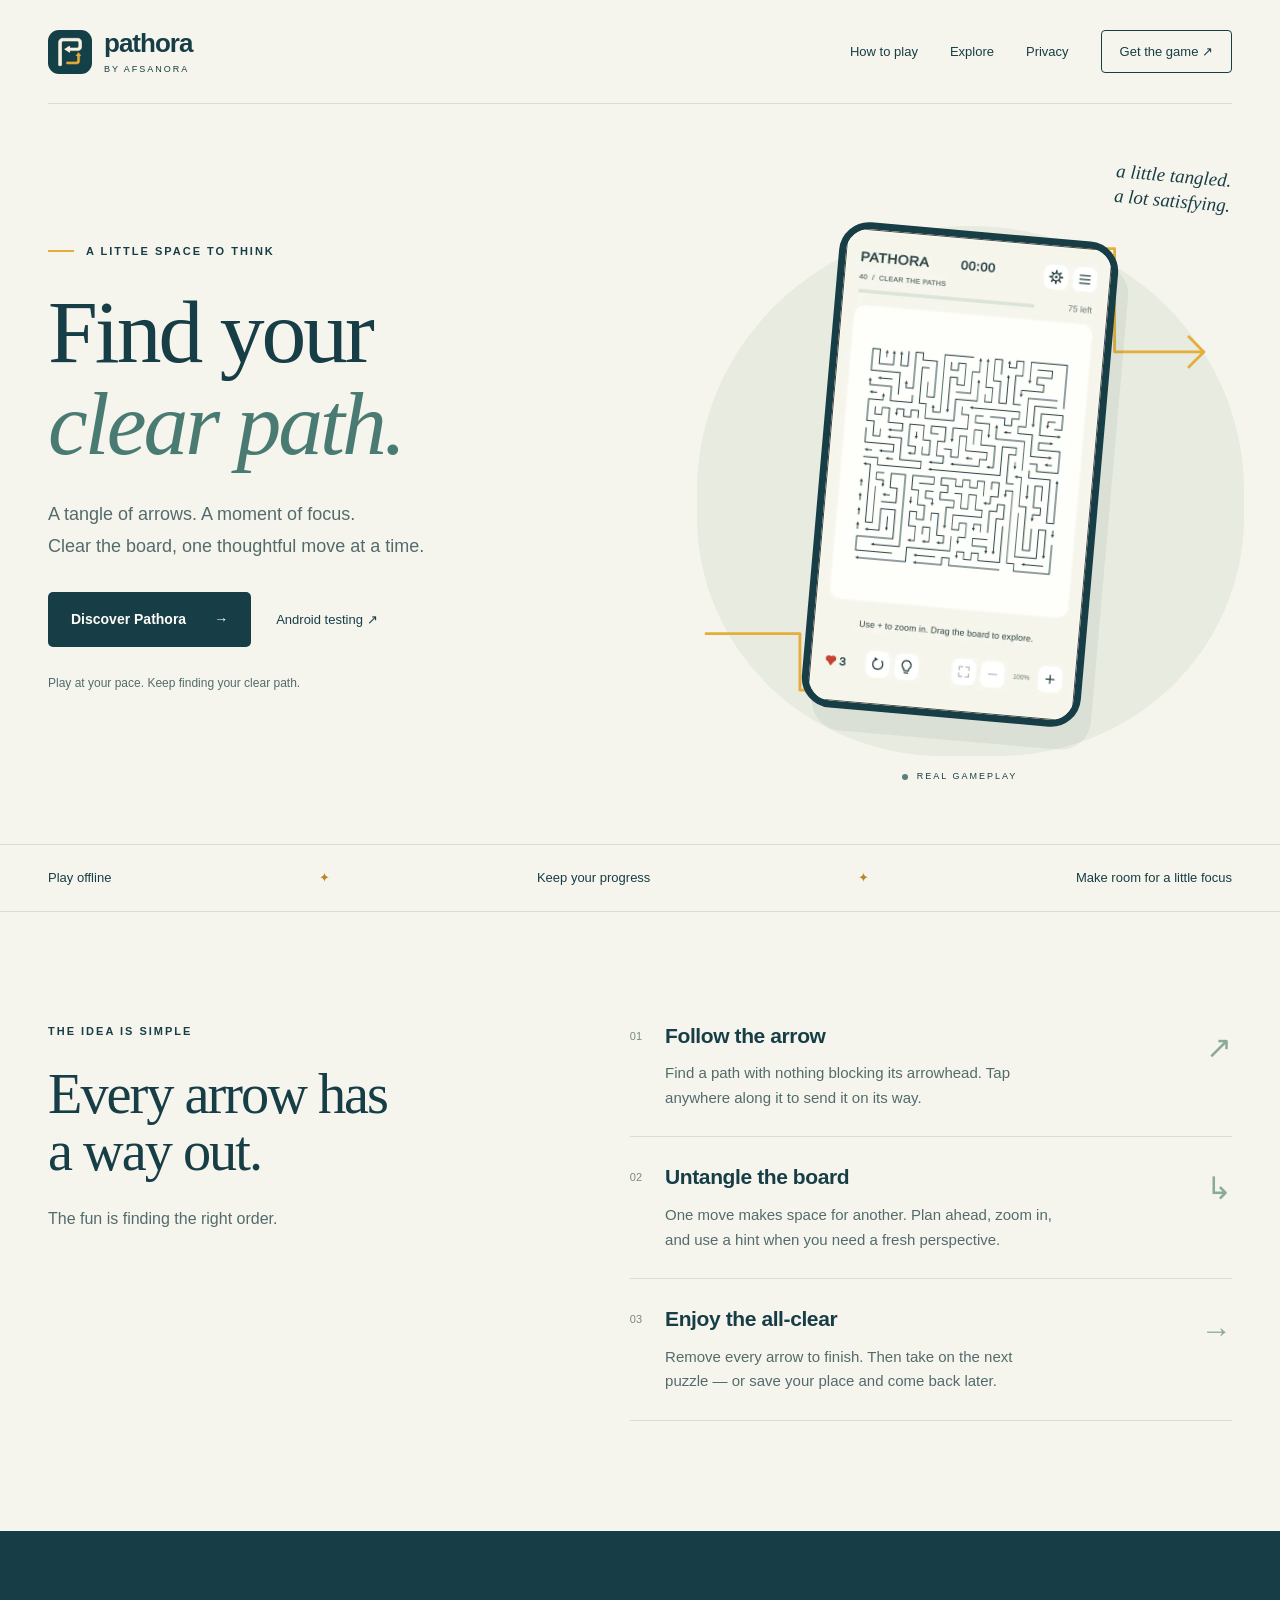
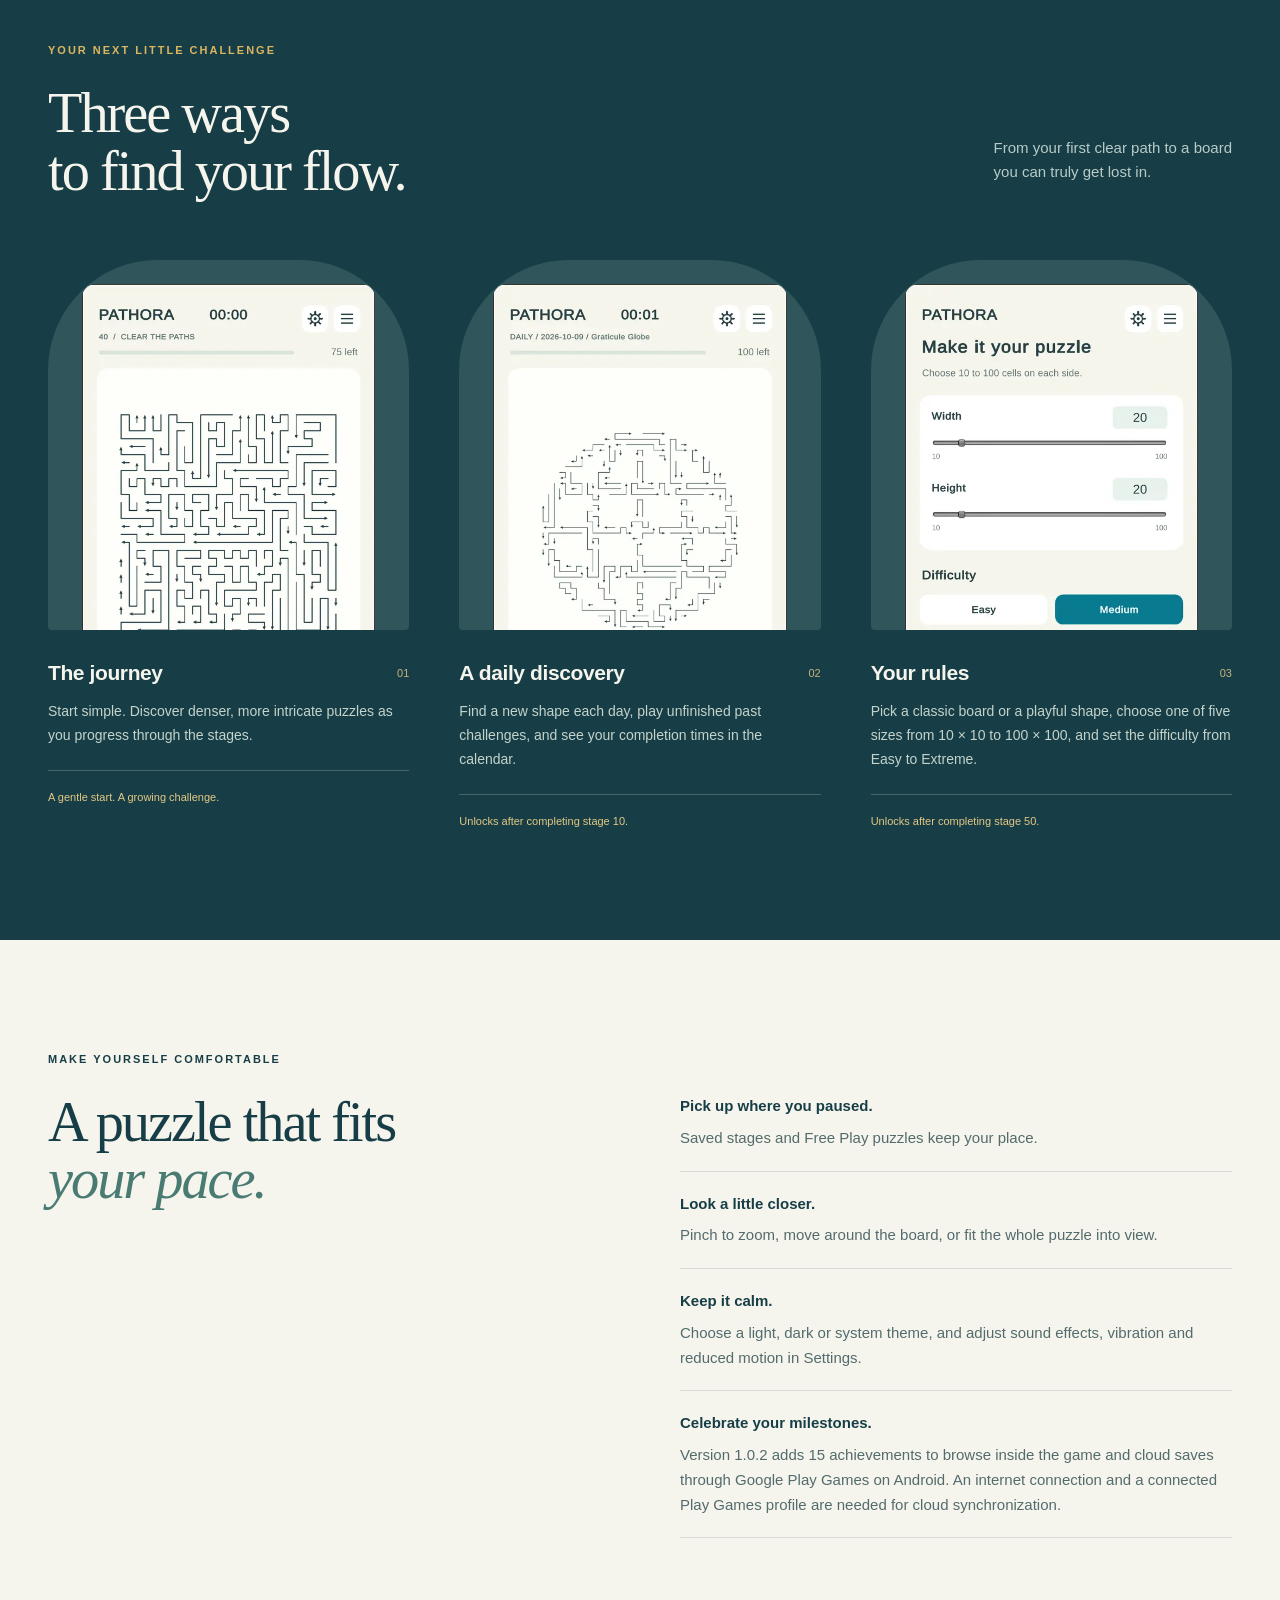
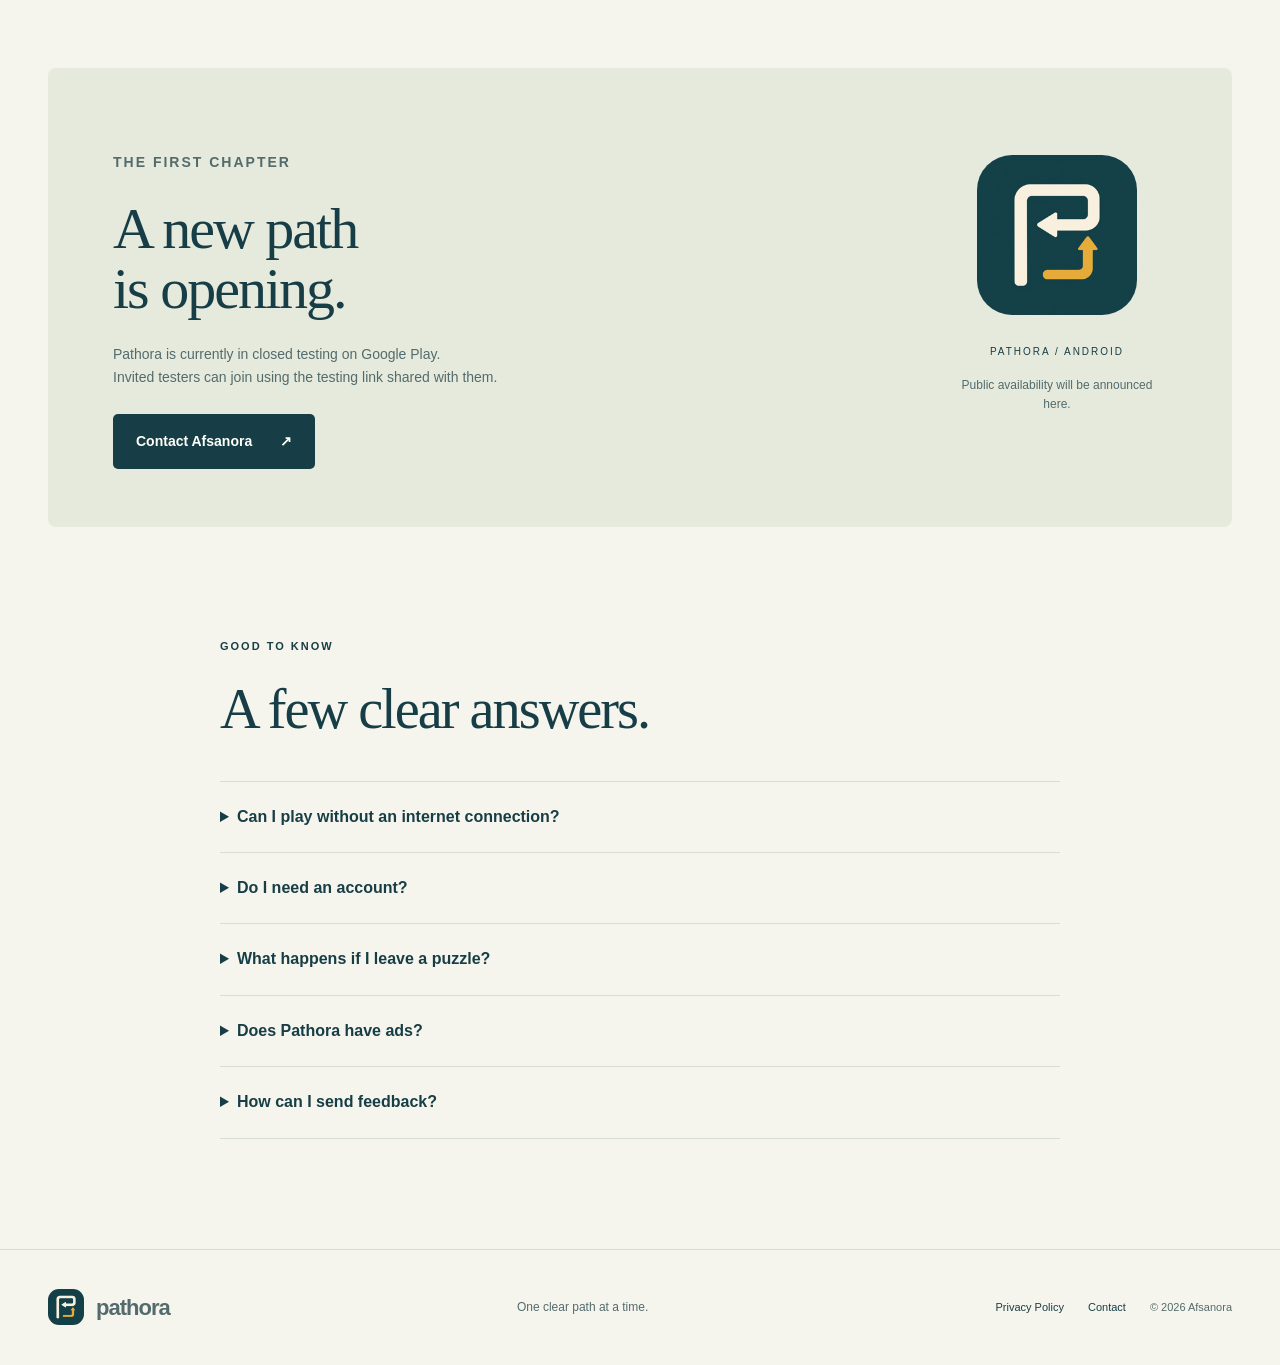
==== index.html @ 981471ac "Explain optional rewarded test ads and privacy handling" ====
<!doctype html>
<html lang="en">
<head>
  <meta charset="utf-8"><meta name="viewport" content="width=device-width,initial-scale=1">
  <title>Pathora — Find your clear path</title>
  <meta name="description" content="A little space to think. Explore winding arrow puzzles, daily shapes and custom challenges in Pathora by Afsanora.">
  <meta name="theme-color" content="#173e46"><meta property="og:title" content="Pathora — Find your clear path"><meta property="og:description" content="A thoughtful arrow puzzle by Afsanora. One clear path at a time."><meta property="og:type" content="website">
  <link rel="icon" href="assets/icon.png"><link rel="stylesheet" href="style.css">
</head>
<body>
<a class="skip" href="#main">Skip to content</a>
<header class="header wrap"><a class="brand" href="./" aria-label="Pathora home"><img src="assets/icon.png" width="44" height="44" alt=""><span>pathora<span class="byline">BY AFSANORA</span></span></a><nav aria-label="Main navigation"><a href="#how-to-play">How to play</a><a href="#explore">Explore</a><a href="privacy/">Privacy</a><a class="nav-button" href="#availability">Get the game <span aria-hidden="true">↗</span></a></nav></header>
<main id="main">
<section class="hero wrap">
  <div class="hero-copy"><p class="eyebrow"><span class="small-line"></span> A LITTLE SPACE TO THINK</p><h1>Find your<br><em>clear path.</em></h1><p class="lead">A tangle of arrows. A moment of focus.<br>Clear the board, one thoughtful move at a time.</p><div class="actions"><a class="button" href="#how-to-play">Discover Pathora <span aria-hidden="true">→</span></a><a class="text-link" href="#availability">Android testing <span aria-hidden="true">↗</span></a></div><p class="quiet">Play at your pace. Keep finding your clear path.</p></div>
  <div class="hero-art"><svg class="route" viewBox="0 0 560 660" aria-hidden="true"><path d="M10 500H110V560H210V90H445V200H540"/><path d="M524 184L540 200L524 216"/></svg><span class="art-note">a little tangled.<br>a lot satisfying.</span><div class="phone"><img src="assets/stages.webp" width="540" height="960" alt="Pathora stage 40, showing winding arrow paths and zoom controls"></div><span class="art-caption"><span class="dot"></span> REAL GAMEPLAY</span></div>
</section>
<div class="feature-strip"><div class="wrap strip-inner"><span>Play offline</span><i aria-hidden="true">✦</i><span>Keep your progress</span><i aria-hidden="true">✦</i><span>Make room for a little focus</span></div></div>
<section class="how wrap section" id="how-to-play"><div class="section-title"><p class="eyebrow">THE IDEA IS SIMPLE</p><h2>Every arrow has<br>a way out.</h2><p>The fun is finding the right order.</p></div><div class="steps"><article><span class="step-number">01</span><div><h3>Follow the arrow</h3><p>Find a path with nothing blocking its arrowhead. Tap anywhere along it to send it on its way.</p></div><span class="step-arrow" aria-hidden="true">↗</span></article><article><span class="step-number">02</span><div><h3>Untangle the board</h3><p>One move makes space for another. Plan ahead, zoom in, and use a hint when you need a fresh perspective.</p></div><span class="step-arrow" aria-hidden="true">↳</span></article><article><span class="step-number">03</span><div><h3>Enjoy the all-clear</h3><p>Remove every arrow to finish. Then take on the next puzzle — or save your place and come back later.</p></div><span class="step-arrow" aria-hidden="true">→</span></article></div></section>
<section class="explore section" id="explore"><div class="wrap"><div class="explore-heading"><div><p class="eyebrow">YOUR NEXT LITTLE CHALLENGE</p><h2>Three ways<br>to find your flow.</h2></div><p>From your first clear path to a board<br>you can truly get lost in.</p></div><div class="modes"><article><div class="screen"><img src="assets/stages.webp" width="540" height="960" loading="lazy" alt="A campaign stage with winding arrows"></div><div class="mode-title"><h3>The journey</h3><span>01</span></div><p>Start simple. Discover denser, more intricate puzzles as you progress through the stages.</p><span class="mode-detail">A gentle start. A growing challenge.</span></article><article><div class="screen"><img src="assets/daily.webp" width="540" height="960" loading="lazy" alt="A daily puzzle arranged into a globe shape"></div><div class="mode-title"><h3>A daily discovery</h3><span>02</span></div><p>Find a new shape each day, play unfinished past challenges, and see your completion times in the calendar.</p><span class="mode-detail">Unlocks after completing stage 10.</span></article><article><div class="screen"><img src="assets/free-play.webp" width="540" height="960" loading="lazy" alt="Free Play settings with width, height and four difficulty choices"></div><div class="mode-title"><h3>Your rules</h3><span>03</span></div><p>Pick a classic board or a playful shape, choose one of five sizes from 10 × 10 to 100 × 100, and set the difficulty from Easy to Extreme.</p><span class="mode-detail">Unlocks after completing stage 50.</span></article></div></div></section>
<section class="comfort section wrap"><p class="eyebrow">MAKE YOURSELF COMFORTABLE</p><h2>A puzzle that fits<br><em>your pace.</em></h2><div class="comfort-list"><p><strong>Pick up where you paused.</strong> Saved stages and Free Play puzzles keep your place.</p><p><strong>Look a little closer.</strong> Pinch to zoom, move around the board, or fit the whole puzzle into view.</p><p><strong>Keep it calm.</strong> Choose a light, dark or system theme, and adjust sound effects, vibration and reduced motion in Settings.</p><p><strong>Celebrate your milestones.</strong> Version 1.0.2 adds 15 achievements to browse inside the game and cloud saves through Google Play Games on Android. An internet connection and a connected Play Games profile are needed for cloud synchronization.</p></div></section>
<section class="availability wrap" id="availability"><div><p class="eyebrow">THE FIRST CHAPTER</p><h2>A new path<br>is opening.</h2><p>Pathora is currently in closed testing on Google Play.<br>Invited testers can join using the testing link shared with them.</p><a class="button" href="mailto:pathora@afsanora.com">Contact Afsanora <span aria-hidden="true">↗</span></a></div><div class="availability-aside"><img src="assets/icon.png" width="160" height="160" alt="Pathora app icon"><span>PATHORA / ANDROID</span><p>Public availability will be announced here.</p></div></section>
<section class="faq wrap section"><p class="eyebrow">GOOD TO KNOW</p><h2>A few clear answers.</h2><details><summary>Can I play without an internet connection?</summary><p>Yes. The current Android game generates its stages and daily puzzles locally. You do not need an internet connection to play after installation.</p></details><details><summary>Do I need an account?</summary><p>You do not need a separate Pathora account to play. Android version 1.0.2 adds Google Play Games integration: when signed in through Google, progress syncs automatically from the main menu and earned achievements are reported to Google. Local play remains available without a connection. Manage automatic sign-in through your Play Games settings.</p></details><details><summary>What happens if I leave a puzzle?</summary><p>Continue stages returns you to your unfinished campaign stage. Free Play has a separate saved puzzle that you can resume from its settings screen.</p></details><details><summary>Does Pathora have ads?</summary><p>The latest Android closed-test build includes optional rewarded test ads for one extra heart or three extra hints. There are no banners or automatic ad breaks. One heart revival is available per puzzle attempt. These demo ads do not generate revenue; an internet connection is needed. Ordinary play remains available offline. See our <a href="privacy/">Privacy Policy</a> for SDK data handling.</p></details><details><summary>How can I send feedback?</summary><p>Email <a href="mailto:pathora@afsanora.com">pathora@afsanora.com</a>. For technical issues, your device model, Android version and a description of what happened can help us investigate. Please avoid sending sensitive personal information.</p></details></section>
</main>
<footer class="footer"><div class="wrap"><a class="brand" href="./"><img src="assets/icon.png" width="36" height="36" alt=""><span>pathora</span></a><p>One clear path at a time.</p><div><a href="privacy/">Privacy Policy</a><a href="mailto:pathora@afsanora.com">Contact</a><span>© 2026 Afsanora</span></div></div></footer>
</body></html>
---- style.css ----
@charset "UTF-8";
:root{--paper:#f6f5ed;--ink:#173e46;--muted:#536b6d;--gold:#e5ae3b;--line:#d7ddd5;--white:#fffef8}*{box-sizing:border-box}html{scroll-behavior:smooth;scroll-padding-top:30px}body{margin:0;background:var(--paper);color:var(--ink);font-family:Arial,Helvetica,sans-serif;font-size:16px;line-height:1.65}a{color:inherit;text-underline-offset:5px}a:focus-visible,summary:focus-visible{outline:3px solid #ba7612;outline-offset:6px}img{max-width:100%;display:block;height:auto}.wrap{max-width:1200px;width:calc(100% - 96px);margin-inline:auto}.header{display:flex;align-items:center;justify-content:space-between;padding-block:29px;border-bottom:1px solid var(--line);gap:24px}.brand{display:flex;gap:12px;align-items:center;text-decoration:none;font-size:26px;font-weight:700;letter-spacing:-1px;line-height:1.15}.brand img{border-radius:11px}.byline{display:block;font-size:9px;font-weight:400;letter-spacing:2px;margin-top:5px}.header nav{display:flex;align-items:center;gap:32px;font-size:13px}.header nav a{text-decoration:none}.header nav a:hover{text-decoration:underline}.nav-button{border:1px solid var(--ink);padding:10px 18px;border-radius:4px}.hero{display:grid;grid-template-columns:1.1fr 1fr;align-items:center;gap:40px;min-height:740px;padding-block:52px}.eyebrow{font-size:11px;font-weight:700;letter-spacing:2px;margin:0 0 26px;display:flex;align-items:center;gap:12px}.small-line{width:26px;height:2px;background:var(--gold)}h1,h2{font-family:Georgia,'Times New Roman',serif;font-weight:400;line-height:1.02;letter-spacing:-3px;margin:0}h1{font-size:clamp(60px,7vw,98px)}h1 em,h2 em{font-weight:400;color:#497b73}h2{font-size:clamp(40px,4.4vw,61px);letter-spacing:-2px}h3{font-size:21px;line-height:1.3;margin:0 0 12px;letter-spacing:-.4px}.lead{font-size:18px;line-height:1.75;margin:30px 0;color:var(--muted)}.actions{display:flex;align-items:center;gap:25px;flex-wrap:wrap}.button{display:inline-flex;align-items:center;justify-content:space-between;gap:28px;background:var(--ink);color:var(--white);text-decoration:none;padding:16px 23px;border-radius:5px;font-size:14px;font-weight:700;transition:background .2s}.button:hover{background:#296069}.text-link{font-size:13px;text-decoration:none}.quiet{font-size:12px;color:var(--muted);margin-top:27px}.hero-art{position:relative;min-height:620px;display:flex;align-items:center;justify-content:center}.hero-art:before{content:"";position:absolute;inset:62px -12px 28px 10px;border-radius:50% 50% 45% 45%;background:#e7ebe0}.route{position:absolute;width:110%;height:100%;inset:0 -5%;fill:none;stroke:var(--gold);stroke-width:3;stroke-linejoin:round;stroke-linecap:round}.phone{position:relative;width:280px;border:7px solid var(--ink);border-radius:30px;overflow:hidden;box-shadow:12px 22px 0 #173e4610;transform:rotate(5deg)}.phone img{width:100%}.art-note{position:absolute;z-index:2;right:0;top:0;font-family:Georgia,serif;font-size:19px;line-height:1.3;font-style:italic;transform:rotate(5deg)}.art-caption{position:absolute;bottom:0;font-size:9px;letter-spacing:2px;display:flex;align-items:center;gap:9px}.dot{height:6px;width:6px;border-radius:50%;background:#578277}.feature-strip{border-block:1px solid var(--line)}.strip-inner{display:flex;justify-content:space-between;align-items:center;padding-block:22px;font-size:13px}.strip-inner i{color:#ba8726;font-style:normal}.section{padding-block:110px}.how{display:grid;grid-template-columns:1fr 1.2fr;gap:80px}.section-title>p:last-child{color:var(--muted);margin-top:25px}.steps article{display:flex;gap:23px;padding:26px 0;border-bottom:1px solid var(--line)}.steps article:first-child{padding-top:0}.step-number{font-size:11px;color:#7b8881;line-height:2.7}.steps p{font-size:15px;color:var(--muted);margin:0;max-width:390px}.step-arrow{font-size:31px;margin-left:auto;color:#8caa9b}.explore{background:var(--ink);color:var(--paper)}.explore .eyebrow{color:#dbb660}.explore-heading{display:flex;justify-content:space-between;align-items:end;margin-bottom:60px;gap:30px}.explore-heading>p{color:#b8cbc7;font-size:15px}.modes{display:grid;grid-template-columns:repeat(3,1fr);gap:50px}.screen{padding:24px 34px 0;background:#30565b;overflow:hidden;border-radius:110px 110px 4px 4px;max-height:370px}.screen img{border-radius:14px 14px 0 0}.mode-title{display:flex;justify-content:space-between;align-items:center;margin-top:29px}.mode-title span{font-size:11px;color:#c8b17d}.mode-title h3{margin:0}.modes p{color:#c4d3cb;font-size:14px;line-height:1.7}.mode-detail{display:block;padding-top:17px;margin-top:22px;border-top:1px solid #48666a;font-size:11px;color:#e3c884}.comfort{display:grid;grid-template-columns:1fr 1fr;gap:0 80px}.comfort>.eyebrow{grid-column:1/-1}.comfort-list p{padding-bottom:20px;margin:0 0 20px;border-bottom:1px solid var(--line);font-size:15px;color:var(--muted)}.comfort-list strong{color:var(--ink);display:block;margin-bottom:7px}.availability{background:#e6eadd;border-radius:8px;padding:58px 65px;display:flex;justify-content:space-between;gap:70px;align-items:center}.availability h2{font-size:58px}.availability p{font-size:14px;color:var(--muted);margin:25px 0}.availability-aside{max-width:220px;text-align:center;flex-shrink:0}.availability-aside img{border-radius:35px;margin:auto auto 22px}.availability-aside span{font-size:10px;letter-spacing:2px}.availability-aside p{font-size:12px;margin-top:12px}.faq{max-width:840px}.faq h2{margin-bottom:42px}.faq details{border-top:1px solid var(--line);padding:22px 0}.faq details:last-child{border-bottom:1px solid var(--line)}summary{cursor:pointer;font-weight:600;font-size:16px;padding-right:15px}details p{font-size:15px;color:var(--muted);max-width:670px;margin-bottom:0}.footer{border-top:1px solid var(--line);padding-block:36px}.footer>.wrap{display:flex;align-items:center;justify-content:space-between;gap:25px}.footer .brand{font-size:22px}.footer p{font-size:12px;color:var(--muted)}.footer>.wrap>div{display:flex;gap:24px;align-items:center;font-size:11px}.footer a{text-decoration:none}.footer a:hover{text-decoration:underline}.footer span{color:var(--muted)}.skip{position:absolute;top:-100px;left:20px;padding:12px;background:var(--ink);color:white;z-index:10}.skip:focus{top:10px}.policy{max-width:850px;padding-block:75px 100px}.policy h1{font-size:64px;margin-bottom:20px}.policy .intro{font-size:18px;color:var(--muted)}.policy h2{font-family:Arial,Helvetica,sans-serif;font-size:24px;font-weight:600;line-height:1.3;letter-spacing:-.5px;margin:42px 0 15px}.policy p,.policy li{font-size:16px;color:#425d62}.policy ul{padding-left:22px}.policy .summary{border-left:3px solid var(--gold);padding:8px 23px;margin:32px 0;background:#e9ede3}.policy .summary p{margin:9px 0}.policy .meta{font-size:12px;letter-spacing:.5px}.policy code{font-size:14px;overflow-wrap:anywhere}a[href^="mailto:"]{overflow-wrap:anywhere}
@media(min-width:1500px){.hero{min-height:800px}}@media(max-width:1000px){.wrap{width:calc(100% - 56px)}.hero{gap:15px}.hero-art{min-height:560px}.phone{width:240px}.art-note{right:0;font-size:16px}.how{gap:45px}.modes{gap:28px}.screen{padding:20px 20px 0;max-height:325px}.availability{padding:48px 40px}.footer>.wrap{flex-wrap:wrap}.comfort{gap:0 40px}}@media(max-width:700px){.wrap{width:calc(100% - 40px)}.header{padding-block:20px;gap:20px;align-items:start}.header nav{gap:16px;font-size:12px;flex-wrap:wrap;justify-content:flex-end;max-width:230px}.header nav>a:first-child{display:none}.nav-button{padding:6px 10px}.brand{font-size:23px}.brand img{width:36px;height:36px}.byline{font-size:7px}.hero{grid-template-columns:1fr;padding-top:46px;gap:20px}.hero h1{font-size:72px}.lead{font-size:16px;margin:24px 0}.eyebrow{font-size:9px;letter-spacing:1.7px;margin-bottom:23px}.hero-art{min-height:570px;width:min(100%,440px);margin:auto}.hero-art:before{inset:45px 0}.phone{width:255px}.art-note{top:8px;right:10px}.hero .quiet{font-size:11px}.actions{gap:21px}.button{font-size:13px;padding:15px 18px}.strip-inner{font-size:10px;gap:12px;flex-wrap:wrap;justify-content:center}.strip-inner i{font-size:9px}.section{padding-block:70px}.how{grid-template-columns:1fr;gap:35px}.steps article{gap:18px}.steps h3{font-size:19px}.explore-heading{display:block;margin-bottom:40px}.explore-heading>p{margin-top:25px}.modes{grid-template-columns:1fr;gap:50px}.modes article{max-width:390px;margin:auto}.screen{max-height:395px;padding:25px 48px 0}.mode-title{margin-top:22px}.comfort{grid-template-columns:1fr;gap:25px}.comfort h2{margin-bottom:12px}.availability{padding:38px 28px;display:block}.availability h2{font-size:48px}.availability-aside{display:none}.faq h2{font-size:43px}.footer>.wrap{gap:16px}.footer p{display:none}.footer>.wrap>div{gap:18px;flex-wrap:wrap;font-size:10px}.policy{padding-block:48px 70px}.policy h1{font-size:49px}.policy h2{font-size:21px}.policy p,.policy li{font-size:15px}}@media(prefers-reduced-motion:reduce){html{scroll-behavior:auto}*{transition:none!important}}
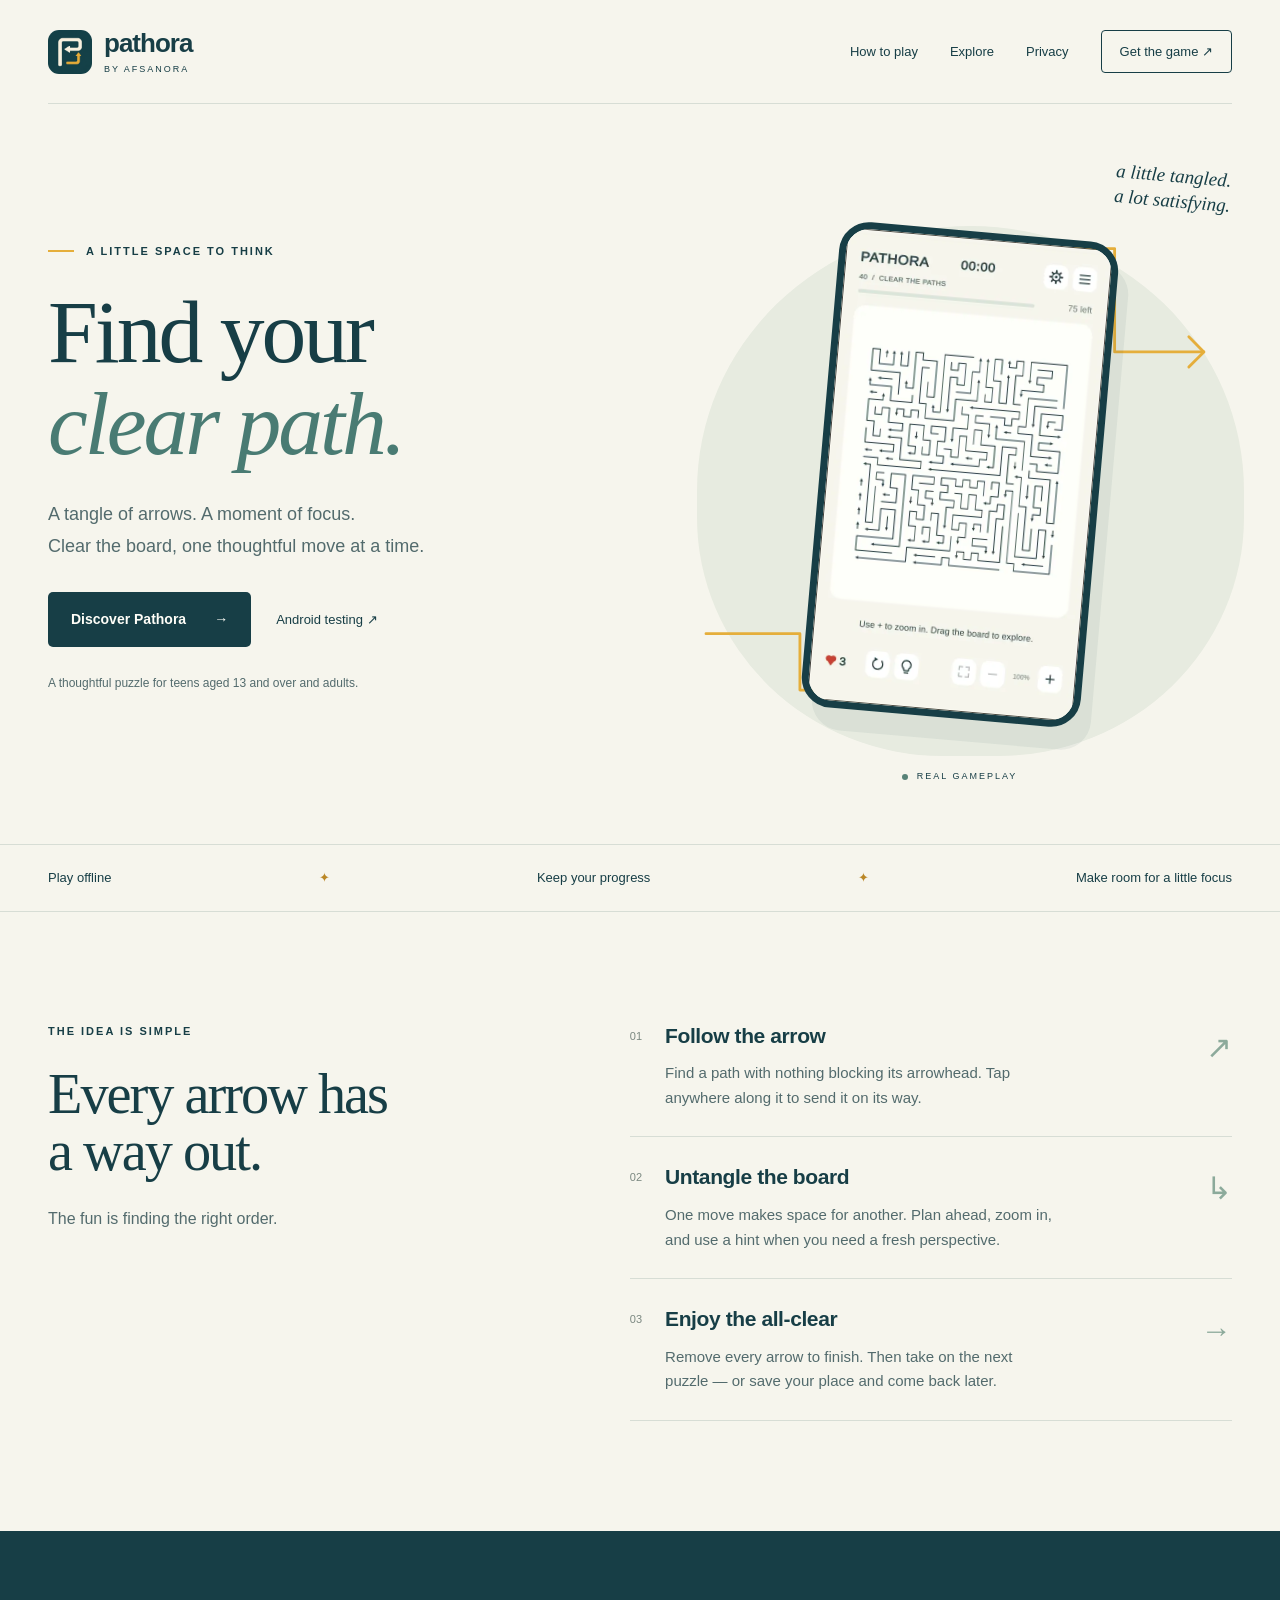
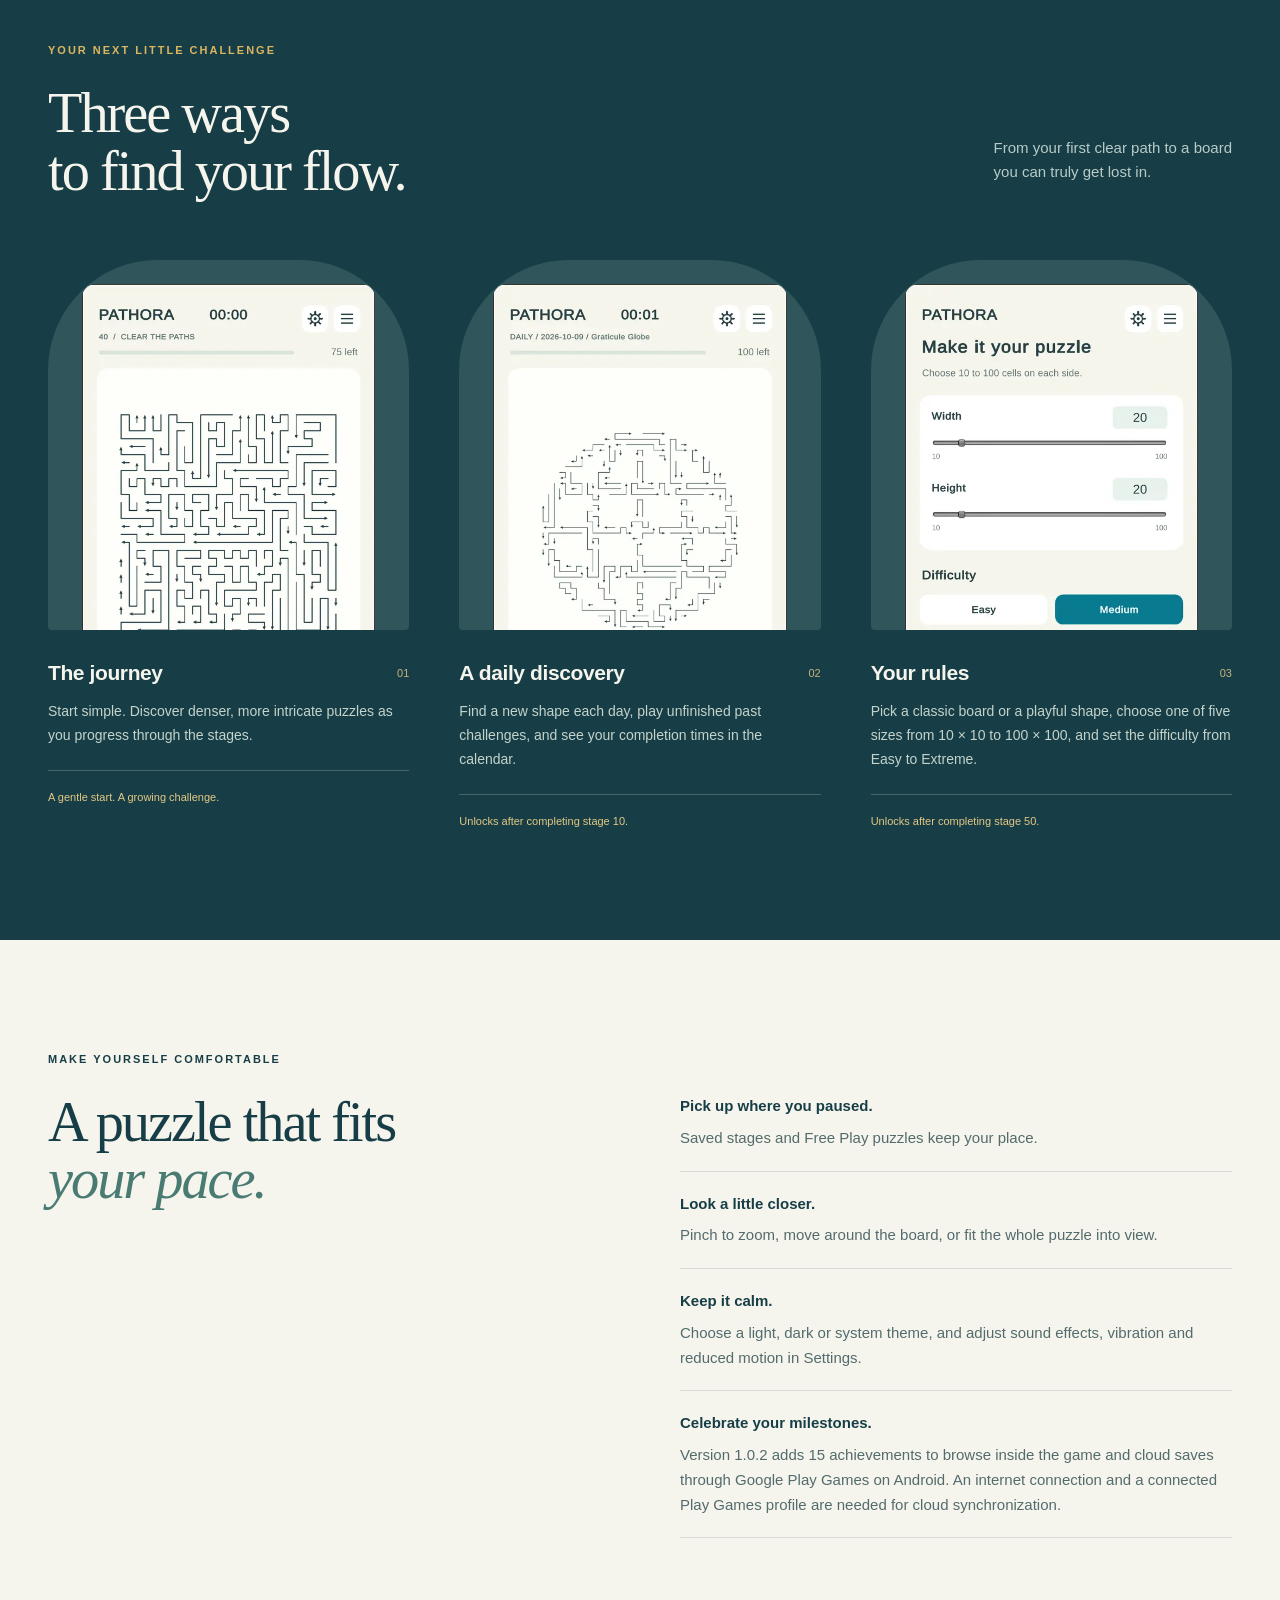
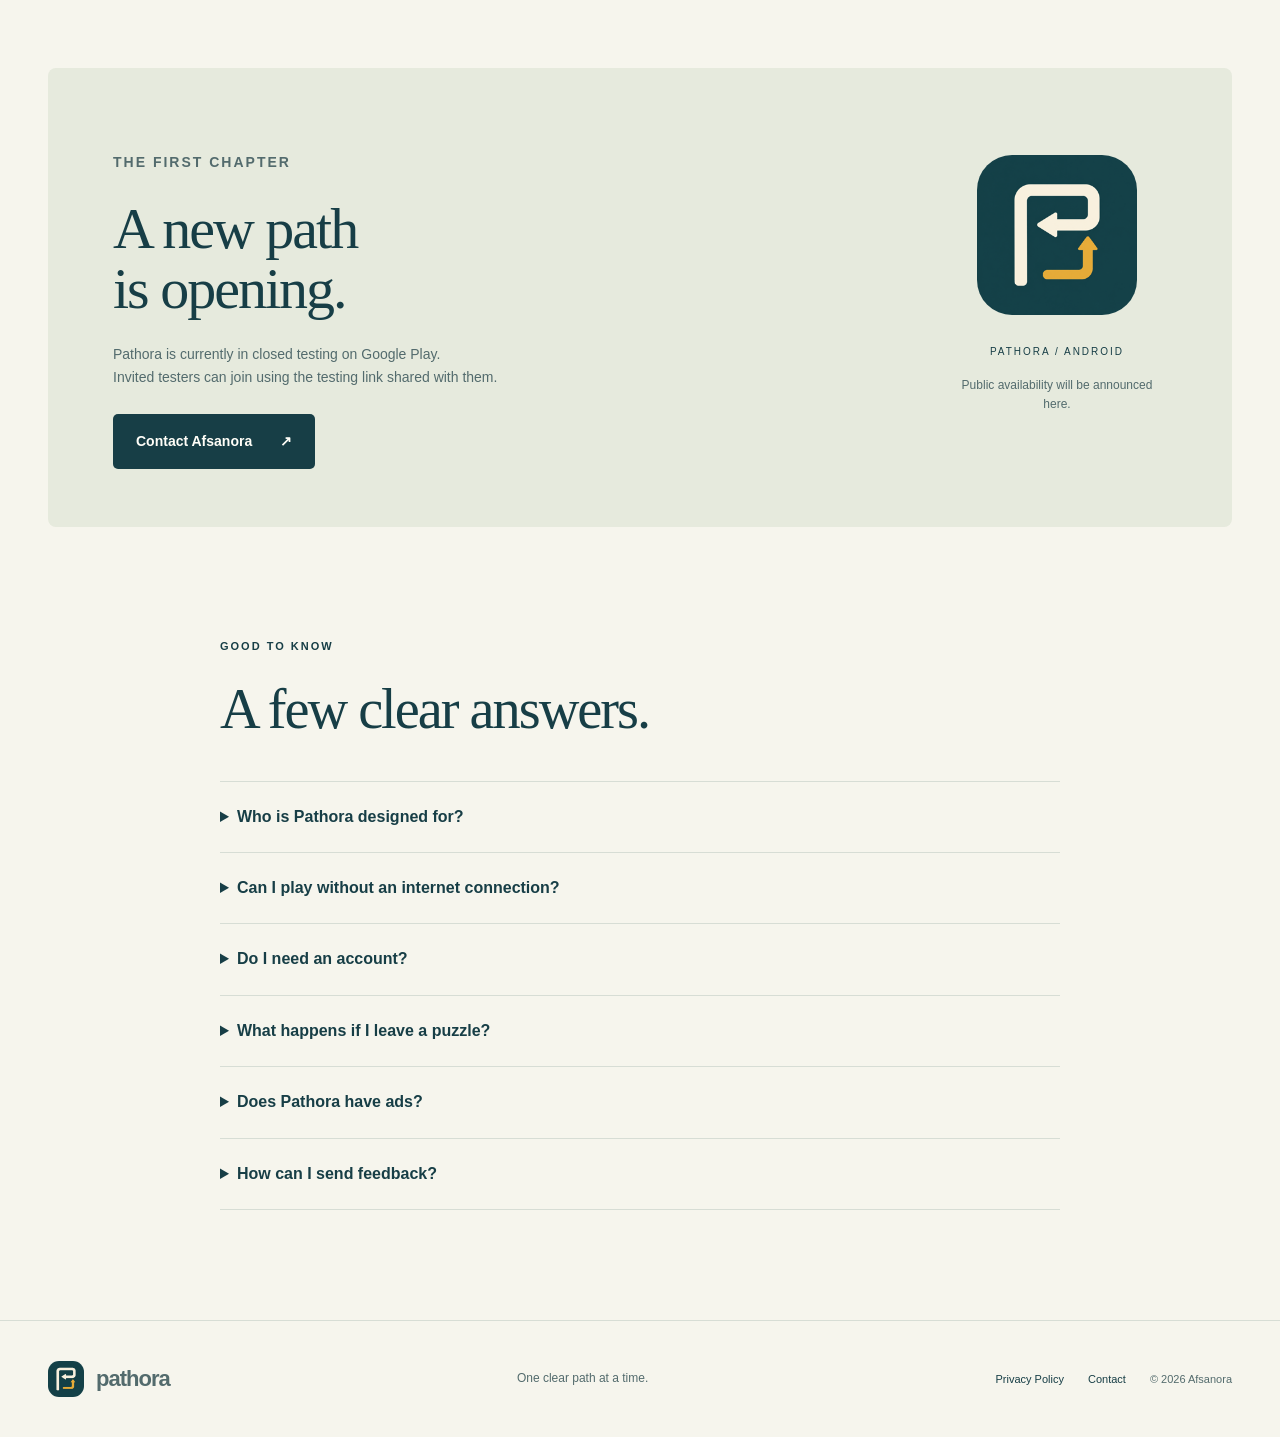
==== commit a312a437: "Align website and privacy policy with ages 13 and over" ====
--- a/index.html
+++ b/index.html
@@ -12,7 +12,7 @@
 <header class="header wrap"><a class="brand" href="./" aria-label="Pathora home"><img src="assets/icon.png" width="44" height="44" alt=""><span>pathora<span class="byline">BY AFSANORA</span></span></a><nav aria-label="Main navigation"><a href="#how-to-play">How to play</a><a href="#explore">Explore</a><a href="privacy/">Privacy</a><a class="nav-button" href="#availability">Get the game <span aria-hidden="true">↗</span></a></nav></header>
 <main id="main">
 <section class="hero wrap">
-  <div class="hero-copy"><p class="eyebrow"><span class="small-line"></span> A LITTLE SPACE TO THINK</p><h1>Find your<br><em>clear path.</em></h1><p class="lead">A tangle of arrows. A moment of focus.<br>Clear the board, one thoughtful move at a time.</p><div class="actions"><a class="button" href="#how-to-play">Discover Pathora <span aria-hidden="true">→</span></a><a class="text-link" href="#availability">Android testing <span aria-hidden="true">↗</span></a></div><p class="quiet">Play at your pace. Keep finding your clear path.</p></div>
+  <div class="hero-copy"><p class="eyebrow"><span class="small-line"></span> A LITTLE SPACE TO THINK</p><h1>Find your<br><em>clear path.</em></h1><p class="lead">A tangle of arrows. A moment of focus.<br>Clear the board, one thoughtful move at a time.</p><div class="actions"><a class="button" href="#how-to-play">Discover Pathora <span aria-hidden="true">→</span></a><a class="text-link" href="#availability">Android testing <span aria-hidden="true">↗</span></a></div><p class="quiet">A thoughtful puzzle for teens aged 13 and over and adults.</p></div>
   <div class="hero-art"><svg class="route" viewBox="0 0 560 660" aria-hidden="true"><path d="M10 500H110V560H210V90H445V200H540"/><path d="M524 184L540 200L524 216"/></svg><span class="art-note">a little tangled.<br>a lot satisfying.</span><div class="phone"><img src="assets/stages.webp" width="540" height="960" alt="Pathora stage 40, showing winding arrow paths and zoom controls"></div><span class="art-caption"><span class="dot"></span> REAL GAMEPLAY</span></div>
 </section>
 <div class="feature-strip"><div class="wrap strip-inner"><span>Play offline</span><i aria-hidden="true">✦</i><span>Keep your progress</span><i aria-hidden="true">✦</i><span>Make room for a little focus</span></div></div>
@@ -20,7 +20,7 @@
 <section class="explore section" id="explore"><div class="wrap"><div class="explore-heading"><div><p class="eyebrow">YOUR NEXT LITTLE CHALLENGE</p><h2>Three ways<br>to find your flow.</h2></div><p>From your first clear path to a board<br>you can truly get lost in.</p></div><div class="modes"><article><div class="screen"><img src="assets/stages.webp" width="540" height="960" loading="lazy" alt="A campaign stage with winding arrows"></div><div class="mode-title"><h3>The journey</h3><span>01</span></div><p>Start simple. Discover denser, more intricate puzzles as you progress through the stages.</p><span class="mode-detail">A gentle start. A growing challenge.</span></article><article><div class="screen"><img src="assets/daily.webp" width="540" height="960" loading="lazy" alt="A daily puzzle arranged into a globe shape"></div><div class="mode-title"><h3>A daily discovery</h3><span>02</span></div><p>Find a new shape each day, play unfinished past challenges, and see your completion times in the calendar.</p><span class="mode-detail">Unlocks after completing stage 10.</span></article><article><div class="screen"><img src="assets/free-play.webp" width="540" height="960" loading="lazy" alt="Free Play settings with width, height and four difficulty choices"></div><div class="mode-title"><h3>Your rules</h3><span>03</span></div><p>Pick a classic board or a playful shape, choose one of five sizes from 10 × 10 to 100 × 100, and set the difficulty from Easy to Extreme.</p><span class="mode-detail">Unlocks after completing stage 50.</span></article></div></div></section>
 <section class="comfort section wrap"><p class="eyebrow">MAKE YOURSELF COMFORTABLE</p><h2>A puzzle that fits<br><em>your pace.</em></h2><div class="comfort-list"><p><strong>Pick up where you paused.</strong> Saved stages and Free Play puzzles keep your place.</p><p><strong>Look a little closer.</strong> Pinch to zoom, move around the board, or fit the whole puzzle into view.</p><p><strong>Keep it calm.</strong> Choose a light, dark or system theme, and adjust sound effects, vibration and reduced motion in Settings.</p><p><strong>Celebrate your milestones.</strong> Version 1.0.2 adds 15 achievements to browse inside the game and cloud saves through Google Play Games on Android. An internet connection and a connected Play Games profile are needed for cloud synchronization.</p></div></section>
 <section class="availability wrap" id="availability"><div><p class="eyebrow">THE FIRST CHAPTER</p><h2>A new path<br>is opening.</h2><p>Pathora is currently in closed testing on Google Play.<br>Invited testers can join using the testing link shared with them.</p><a class="button" href="mailto:pathora@afsanora.com">Contact Afsanora <span aria-hidden="true">↗</span></a></div><div class="availability-aside"><img src="assets/icon.png" width="160" height="160" alt="Pathora app icon"><span>PATHORA / ANDROID</span><p>Public availability will be announced here.</p></div></section>
-<section class="faq wrap section"><p class="eyebrow">GOOD TO KNOW</p><h2>A few clear answers.</h2><details><summary>Can I play without an internet connection?</summary><p>Yes. The current Android game generates its stages and daily puzzles locally. You do not need an internet connection to play after installation.</p></details><details><summary>Do I need an account?</summary><p>You do not need a separate Pathora account to play. Android version 1.0.2 adds Google Play Games integration: when signed in through Google, progress syncs automatically from the main menu and earned achievements are reported to Google. Local play remains available without a connection. Manage automatic sign-in through your Play Games settings.</p></details><details><summary>What happens if I leave a puzzle?</summary><p>Continue stages returns you to your unfinished campaign stage. Free Play has a separate saved puzzle that you can resume from its settings screen.</p></details><details><summary>Does Pathora have ads?</summary><p>The latest Android closed-test build includes optional rewarded test ads for one extra heart or three extra hints. There are no banners or automatic ad breaks. One heart revival is available per puzzle attempt. These demo ads do not generate revenue; an internet connection is needed. Ordinary play remains available offline. See our <a href="privacy/">Privacy Policy</a> for SDK data handling.</p></details><details><summary>How can I send feedback?</summary><p>Email <a href="mailto:pathora@afsanora.com">pathora@afsanora.com</a>. For technical issues, your device model, Android version and a description of what happened can help us investigate. Please avoid sending sensitive personal information.</p></details></section>
+<section class="faq wrap section"><p class="eyebrow">GOOD TO KNOW</p><h2>A few clear answers.</h2><details><summary>Who is Pathora designed for?</summary><p>Pathora is designed for teens aged 13 and over and adults who enjoy spatial puzzles and planning ahead. It is not directed to children under 13.</p></details><details><summary>Can I play without an internet connection?</summary><p>Yes. The current Android game generates its stages and daily puzzles locally. You do not need an internet connection to play after installation.</p></details><details><summary>Do I need an account?</summary><p>You do not need a separate Pathora account to play. Android version 1.0.2 adds Google Play Games integration: when signed in through Google, progress syncs automatically from the main menu and earned achievements are reported to Google. Local play remains available without a connection. Manage automatic sign-in through your Play Games settings.</p></details><details><summary>What happens if I leave a puzzle?</summary><p>Continue stages returns you to your unfinished campaign stage. Free Play has a separate saved puzzle that you can resume from its settings screen.</p></details><details><summary>Does Pathora have ads?</summary><p>The latest Android closed-test build includes optional rewarded test ads for one extra heart or three extra hints. There are no banners or automatic ad breaks. One heart revival is available per puzzle attempt. These demo ads do not generate revenue; an internet connection is needed. Ordinary play remains available offline. See our <a href="privacy/">Privacy Policy</a> for SDK data handling.</p></details><details><summary>How can I send feedback?</summary><p>Email <a href="mailto:pathora@afsanora.com">pathora@afsanora.com</a>. For technical issues, your device model, Android version and a description of what happened can help us investigate. Please avoid sending sensitive personal information.</p></details></section>
 </main>
 <footer class="footer"><div class="wrap"><a class="brand" href="./"><img src="assets/icon.png" width="36" height="36" alt=""><span>pathora</span></a><p>One clear path at a time.</p><div><a href="privacy/">Privacy Policy</a><a href="mailto:pathora@afsanora.com">Contact</a><span>© 2026 Afsanora</span></div></div></footer>
 </body></html>
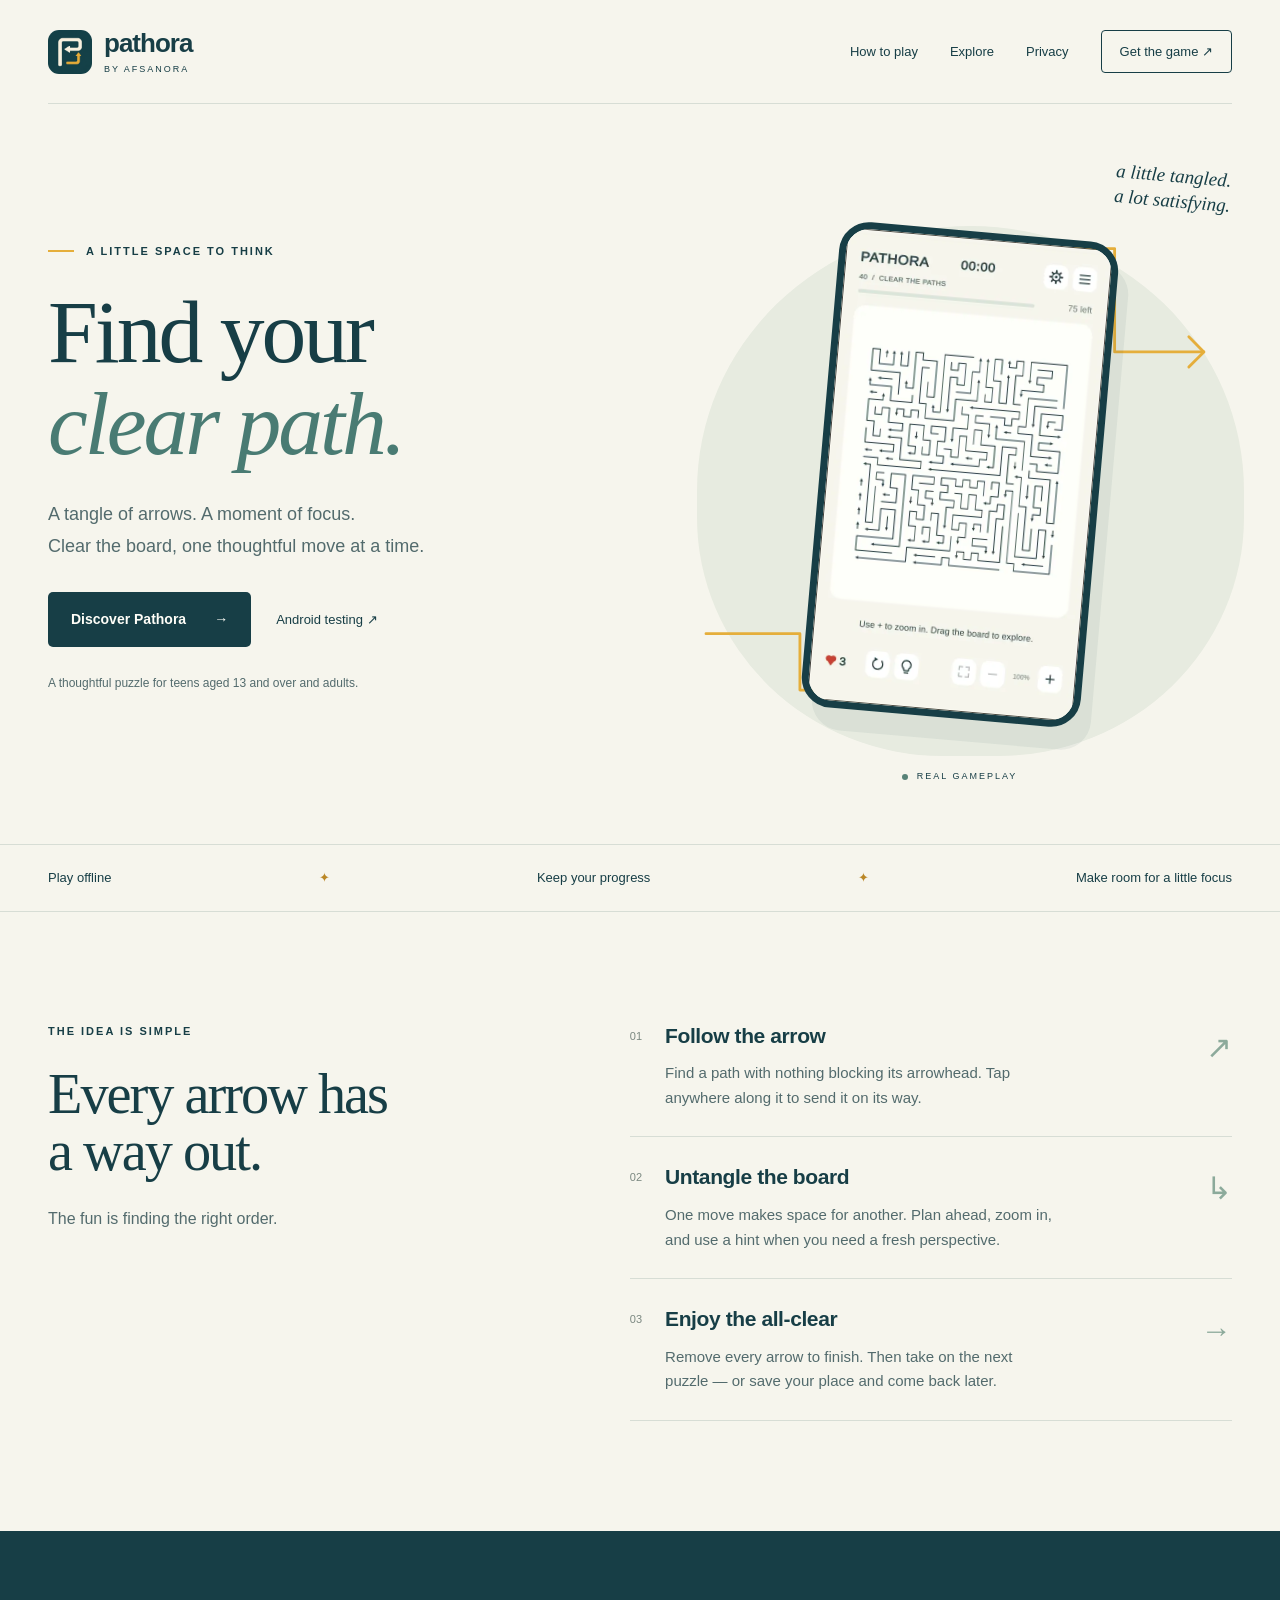
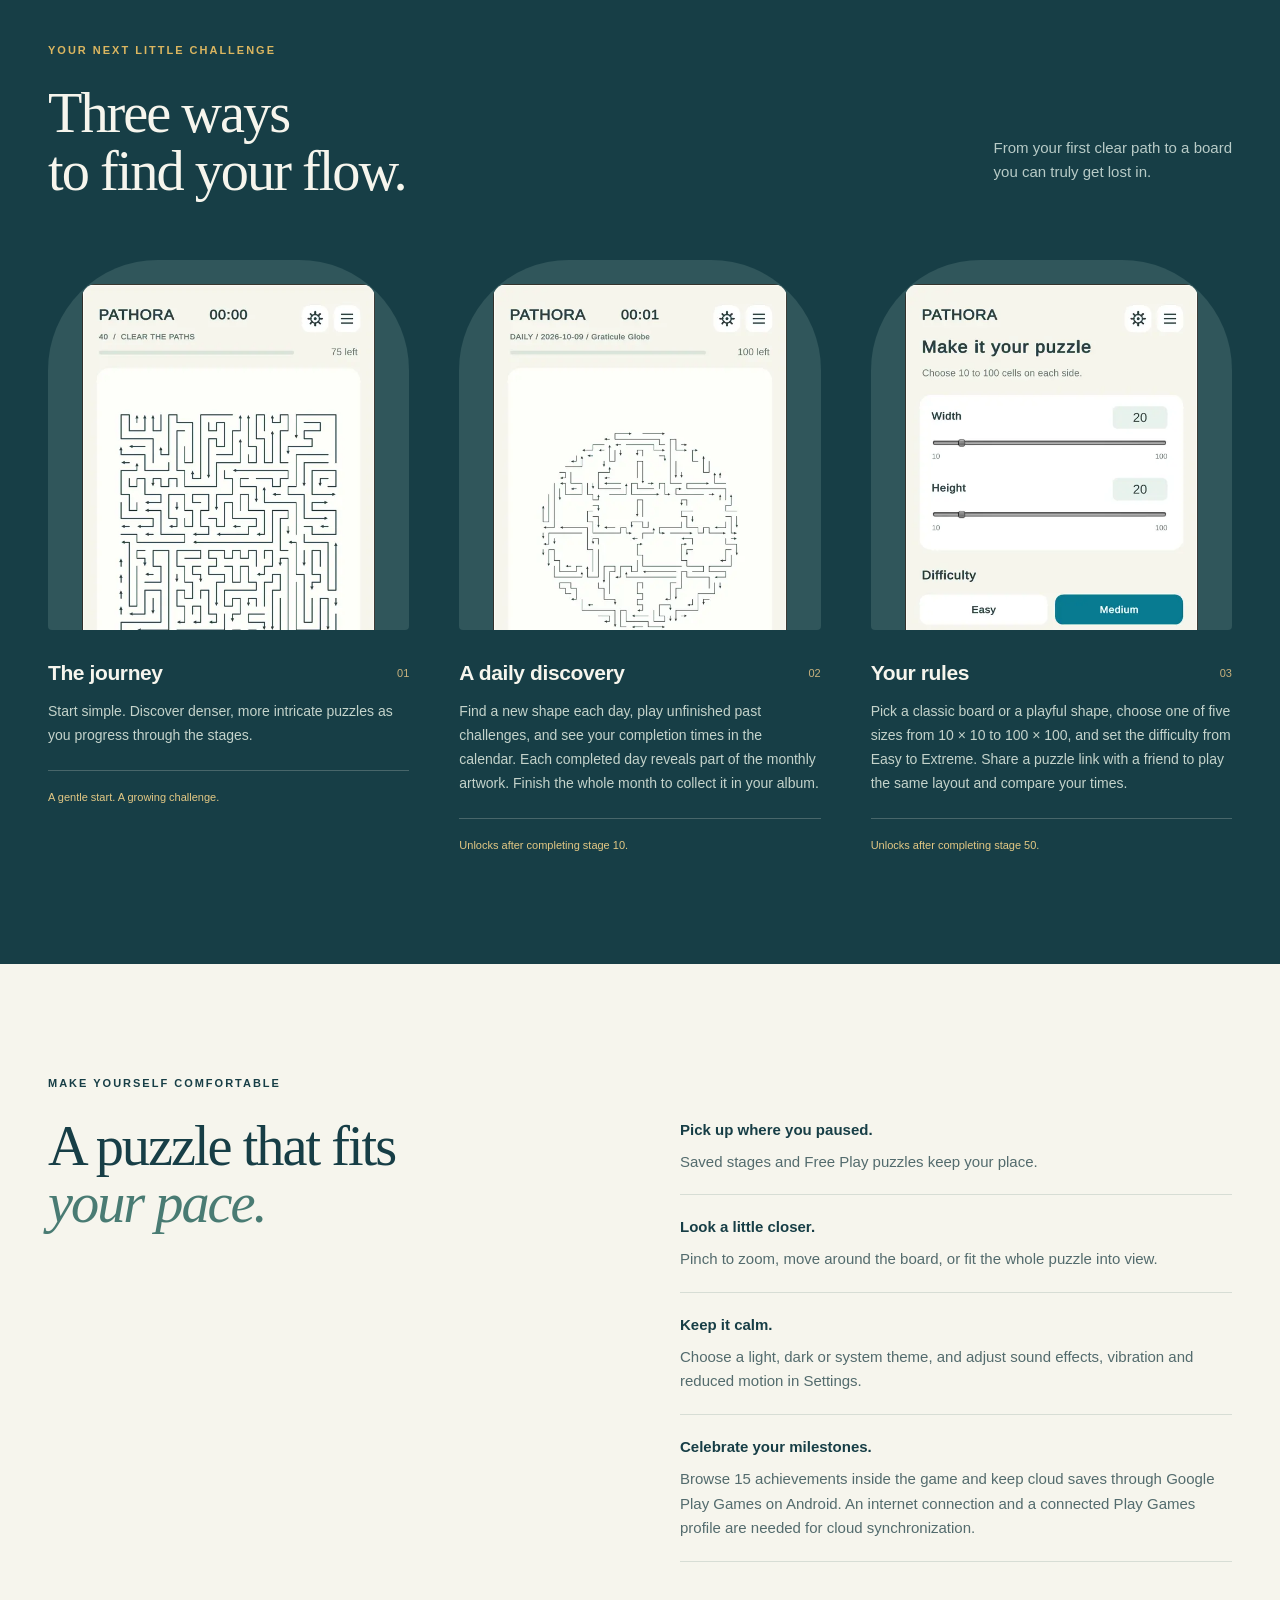
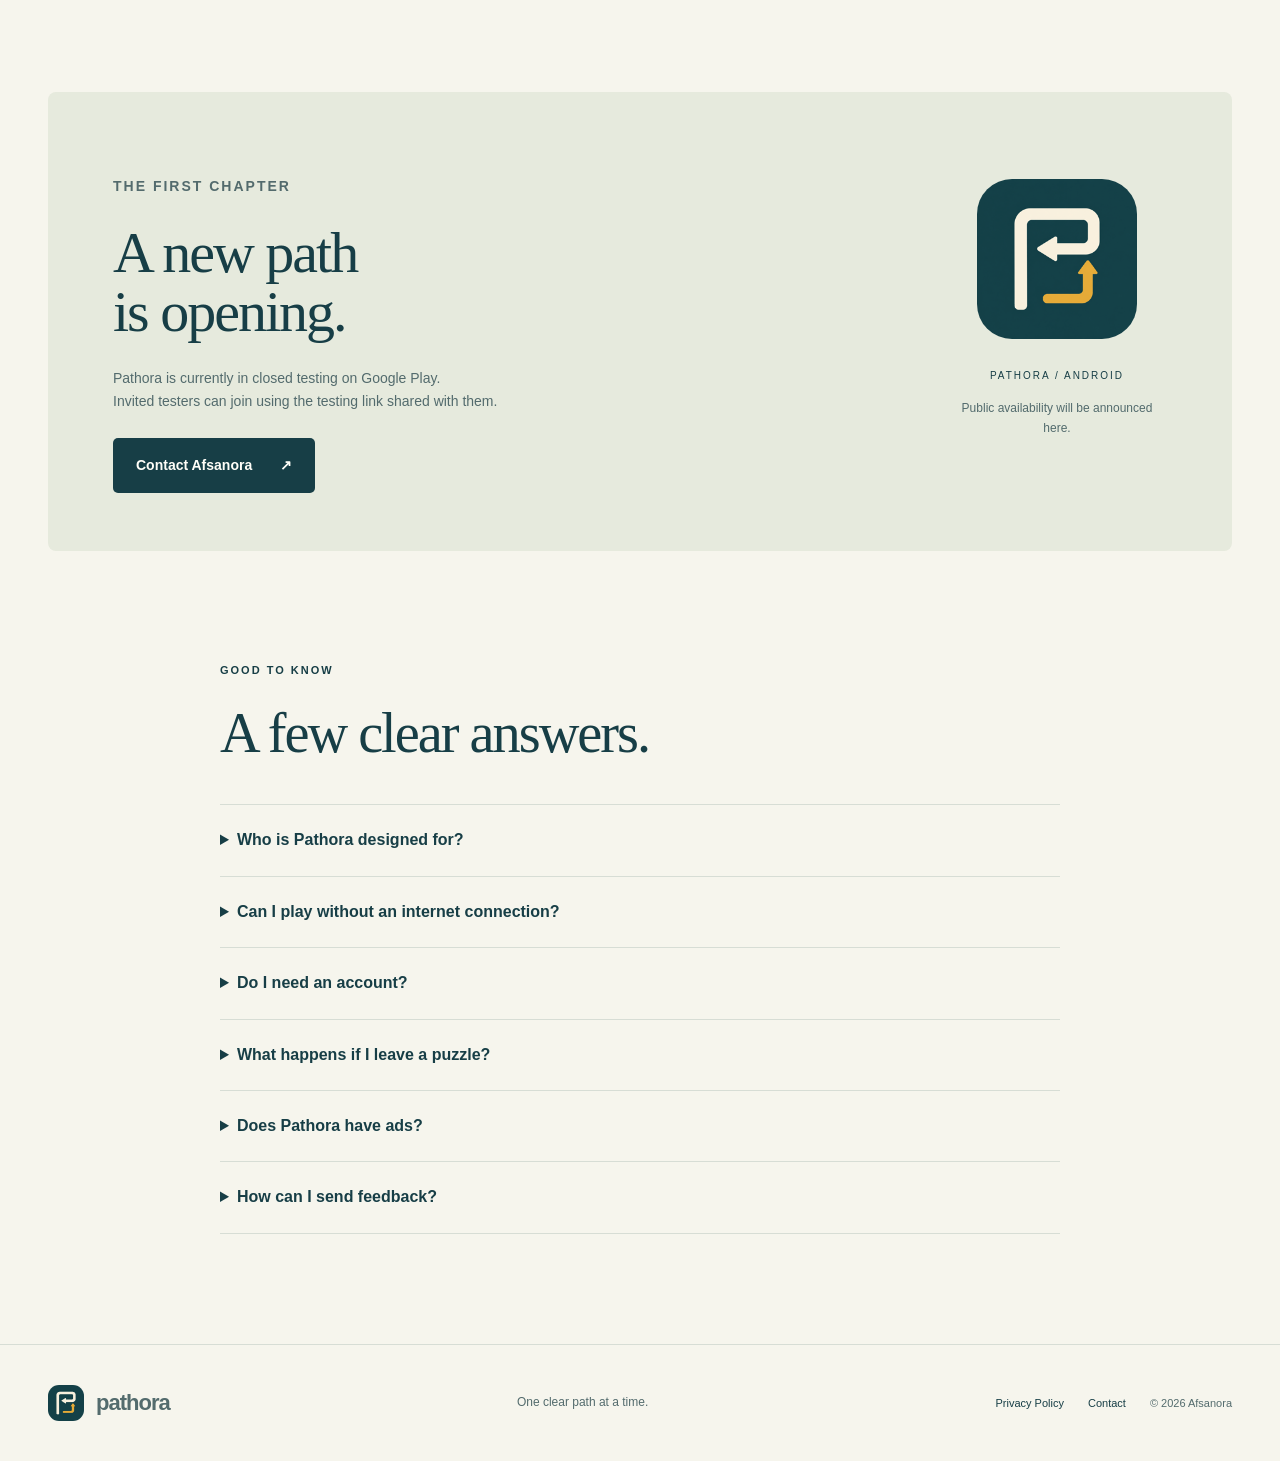
==== commit 646a6915: "Describe puzzle sharing and monthly album for Pathora 1.0.6" ====
--- a/index.html
+++ b/index.html
@@ -17,10 +17,12 @@
 </section>
 <div class="feature-strip"><div class="wrap strip-inner"><span>Play offline</span><i aria-hidden="true">✦</i><span>Keep your progress</span><i aria-hidden="true">✦</i><span>Make room for a little focus</span></div></div>
 <section class="how wrap section" id="how-to-play"><div class="section-title"><p class="eyebrow">THE IDEA IS SIMPLE</p><h2>Every arrow has<br>a way out.</h2><p>The fun is finding the right order.</p></div><div class="steps"><article><span class="step-number">01</span><div><h3>Follow the arrow</h3><p>Find a path with nothing blocking its arrowhead. Tap anywhere along it to send it on its way.</p></div><span class="step-arrow" aria-hidden="true">↗</span></article><article><span class="step-number">02</span><div><h3>Untangle the board</h3><p>One move makes space for another. Plan ahead, zoom in, and use a hint when you need a fresh perspective.</p></div><span class="step-arrow" aria-hidden="true">↳</span></article><article><span class="step-number">03</span><div><h3>Enjoy the all-clear</h3><p>Remove every arrow to finish. Then take on the next puzzle — or save your place and come back later.</p></div><span class="step-arrow" aria-hidden="true">→</span></article></div></section>
-<section class="explore section" id="explore"><div class="wrap"><div class="explore-heading"><div><p class="eyebrow">YOUR NEXT LITTLE CHALLENGE</p><h2>Three ways<br>to find your flow.</h2></div><p>From your first clear path to a board<br>you can truly get lost in.</p></div><div class="modes"><article><div class="screen"><img src="assets/stages.webp" width="540" height="960" loading="lazy" alt="A campaign stage with winding arrows"></div><div class="mode-title"><h3>The journey</h3><span>01</span></div><p>Start simple. Discover denser, more intricate puzzles as you progress through the stages.</p><span class="mode-detail">A gentle start. A growing challenge.</span></article><article><div class="screen"><img src="assets/daily.webp" width="540" height="960" loading="lazy" alt="A daily puzzle arranged into a globe shape"></div><div class="mode-title"><h3>A daily discovery</h3><span>02</span></div><p>Find a new shape each day, play unfinished past challenges, and see your completion times in the calendar.</p><span class="mode-detail">Unlocks after completing stage 10.</span></article><article><div class="screen"><img src="assets/free-play.webp" width="540" height="960" loading="lazy" alt="Free Play settings with width, height and four difficulty choices"></div><div class="mode-title"><h3>Your rules</h3><span>03</span></div><p>Pick a classic board or a playful shape, choose one of five sizes from 10 × 10 to 100 × 100, and set the difficulty from Easy to Extreme.</p><span class="mode-detail">Unlocks after completing stage 50.</span></article></div></div></section>
-<section class="comfort section wrap"><p class="eyebrow">MAKE YOURSELF COMFORTABLE</p><h2>A puzzle that fits<br><em>your pace.</em></h2><div class="comfort-list"><p><strong>Pick up where you paused.</strong> Saved stages and Free Play puzzles keep your place.</p><p><strong>Look a little closer.</strong> Pinch to zoom, move around the board, or fit the whole puzzle into view.</p><p><strong>Keep it calm.</strong> Choose a light, dark or system theme, and adjust sound effects, vibration and reduced motion in Settings.</p><p><strong>Celebrate your milestones.</strong> Version 1.0.2 adds 15 achievements to browse inside the game and cloud saves through Google Play Games on Android. An internet connection and a connected Play Games profile are needed for cloud synchronization.</p></div></section>
+<section class="explore section" id="explore"><div class="wrap"><div class="explore-heading"><div><p class="eyebrow">YOUR NEXT LITTLE CHALLENGE</p><h2>Three ways<br>to find your flow.</h2></div><p>From your first clear path to a board<br>you can truly get lost in.</p></div><div class="modes"><article><div class="screen"><img src="assets/stages.webp" width="540" height="960" loading="lazy" alt="A campaign stage with winding arrows"></div><div class="mode-title"><h3>The journey</h3><span>01</span></div><p>Start simple. Discover denser, more intricate puzzles as you progress through the stages.</p><span class="mode-detail">A gentle start. A growing challenge.</span></article><article><div class="screen"><img src="assets/daily.webp" width="540" height="960" loading="lazy" alt="A daily puzzle arranged into a globe shape"></div><div class="mode-title"><h3>A daily discovery</h3><span>02</span></div><p>Find a new shape each day, play unfinished past challenges, and see your completion times in the calendar. Each completed day reveals part of the monthly artwork. Finish the whole month to collect it in your album.</p><span class="mode-detail">Unlocks after completing stage 10.</span></article><article><div class="screen"><img src="assets/free-play.webp" width="540" height="960" loading="lazy" alt="Free Play settings with width, height and four difficulty choices"></div><div class="mode-title"><h3>Your rules</h3><span>03</span></div><p>Pick a classic board or a playful shape, choose one of five sizes from 10 × 10 to 100 × 100, and set the difficulty from Easy to Extreme. Share a puzzle link with a friend to play the same layout and compare your times.</p><span class="mode-detail">Unlocks after completing stage 50.</span></article></div></div></section>
+<section class="comfort section wrap"><p class="eyebrow">MAKE YOURSELF COMFORTABLE</p><h2>A puzzle that fits<br><em>your pace.</em></h2><div class="comfort-list"><p><strong>Pick up where you paused.</strong> Saved stages and Free Play puzzles keep your place.</p><p><strong>Look a little closer.</strong> Pinch to zoom, move around the board, or fit the whole puzzle into view.</p><p><strong>Keep it calm.</strong> Choose a light, dark or system theme, and adjust sound effects, vibration and reduced motion in Settings.</p><p><strong>Celebrate your milestones.</strong> Browse 15 achievements inside the game and keep cloud saves through Google Play Games on Android. An internet connection and a connected Play Games profile are needed for cloud synchronization.</p></div></section>
 <section class="availability wrap" id="availability"><div><p class="eyebrow">THE FIRST CHAPTER</p><h2>A new path<br>is opening.</h2><p>Pathora is currently in closed testing on Google Play.<br>Invited testers can join using the testing link shared with them.</p><a class="button" href="mailto:pathora@afsanora.com">Contact Afsanora <span aria-hidden="true">↗</span></a></div><div class="availability-aside"><img src="assets/icon.png" width="160" height="160" alt="Pathora app icon"><span>PATHORA / ANDROID</span><p>Public availability will be announced here.</p></div></section>
-<section class="faq wrap section"><p class="eyebrow">GOOD TO KNOW</p><h2>A few clear answers.</h2><details><summary>Who is Pathora designed for?</summary><p>Pathora is designed for teens aged 13 and over and adults who enjoy spatial puzzles and planning ahead. It is not directed to children under 13.</p></details><details><summary>Can I play without an internet connection?</summary><p>Yes. The current Android game generates its stages and daily puzzles locally. You do not need an internet connection to play after installation.</p></details><details><summary>Do I need an account?</summary><p>You do not need a separate Pathora account to play. Android version 1.0.2 adds Google Play Games integration: when signed in through Google, progress syncs automatically from the main menu and earned achievements are reported to Google. Local play remains available without a connection. Manage automatic sign-in through your Play Games settings.</p></details><details><summary>What happens if I leave a puzzle?</summary><p>Continue stages returns you to your unfinished campaign stage. Free Play has a separate saved puzzle that you can resume from its settings screen.</p></details><details><summary>Does Pathora have ads?</summary><p>The latest Android closed-test build includes optional rewarded test ads for one extra heart or three extra hints. There are no banners or automatic ad breaks. One heart revival is available per puzzle attempt. These demo ads do not generate revenue; an internet connection is needed. Ordinary play remains available offline. See our <a href="privacy/">Privacy Policy</a> for SDK data handling.</p></details><details><summary>How can I send feedback?</summary><p>Email <a href="mailto:pathora@afsanora.com">pathora@afsanora.com</a>. For technical issues, your device model, Android version and a description of what happened can help us investigate. Please avoid sending sensitive personal information.</p></details></section>
+<section class="faq wrap section"><p class="eyebrow">GOOD TO KNOW</p><h2>A few clear answers.</h2><details><summary>Who is Pathora designed for?</summary><p>Pathora is designed for teens aged 13 and over and adults who enjoy spatial puzzles and planning ahead. It is not directed to children under 13.</p></details><details><summary>Can I play without an internet connection?</summary><p>Yes. The current Android game generates its stages and daily puzzles locally. You do not need an internet connection to play after installation.</p></details><details><summary>Do I need an account?</summary><p>You do not need a separate Pathora account to play. With Google Play Games integration: when signed in through Google, progress syncs automatically from the main menu and earned achievements are reported to Google. Local play remains available without a connection. Manage automatic sign-in through your Play Games settings.</p></details><details><summary>What happens if I leave a puzzle?</summary><p>Continue stages returns you to your unfinished campaign stage. Free Play has a separate saved puzzle that you can resume from its settings screen.</p></details><details><summary>Does Pathora have ads?</summary><p>The latest Android closed-test build includes optional rewarded test ads for one extra heart or three extra hints. There are no banners or automatic ad breaks. One heart revival is available per puzzle attempt. These demo ads do not generate revenue; an internet connection is needed. Ordinary play remains available offline. See our <a href="privacy/">Privacy Policy</a> for SDK data handling.</p></details><details><summary>How can I send feedback?</summary><p>Email <a href="mailto:pathora@afsanora.com">pathora@afsanora.com</a>. For technical issues, your device model, Android version and a description of what happened can help us investigate. Please avoid sending sensitive personal information.</p></details></section>
 </main>
 <footer class="footer"><div class="wrap"><a class="brand" href="./"><img src="assets/icon.png" width="36" height="36" alt=""><span>pathora</span></a><p>One clear path at a time.</p><div><a href="privacy/">Privacy Policy</a><a href="mailto:pathora@afsanora.com">Contact</a><span>© 2026 Afsanora</span></div></div></footer>
 </body></html>
+
+
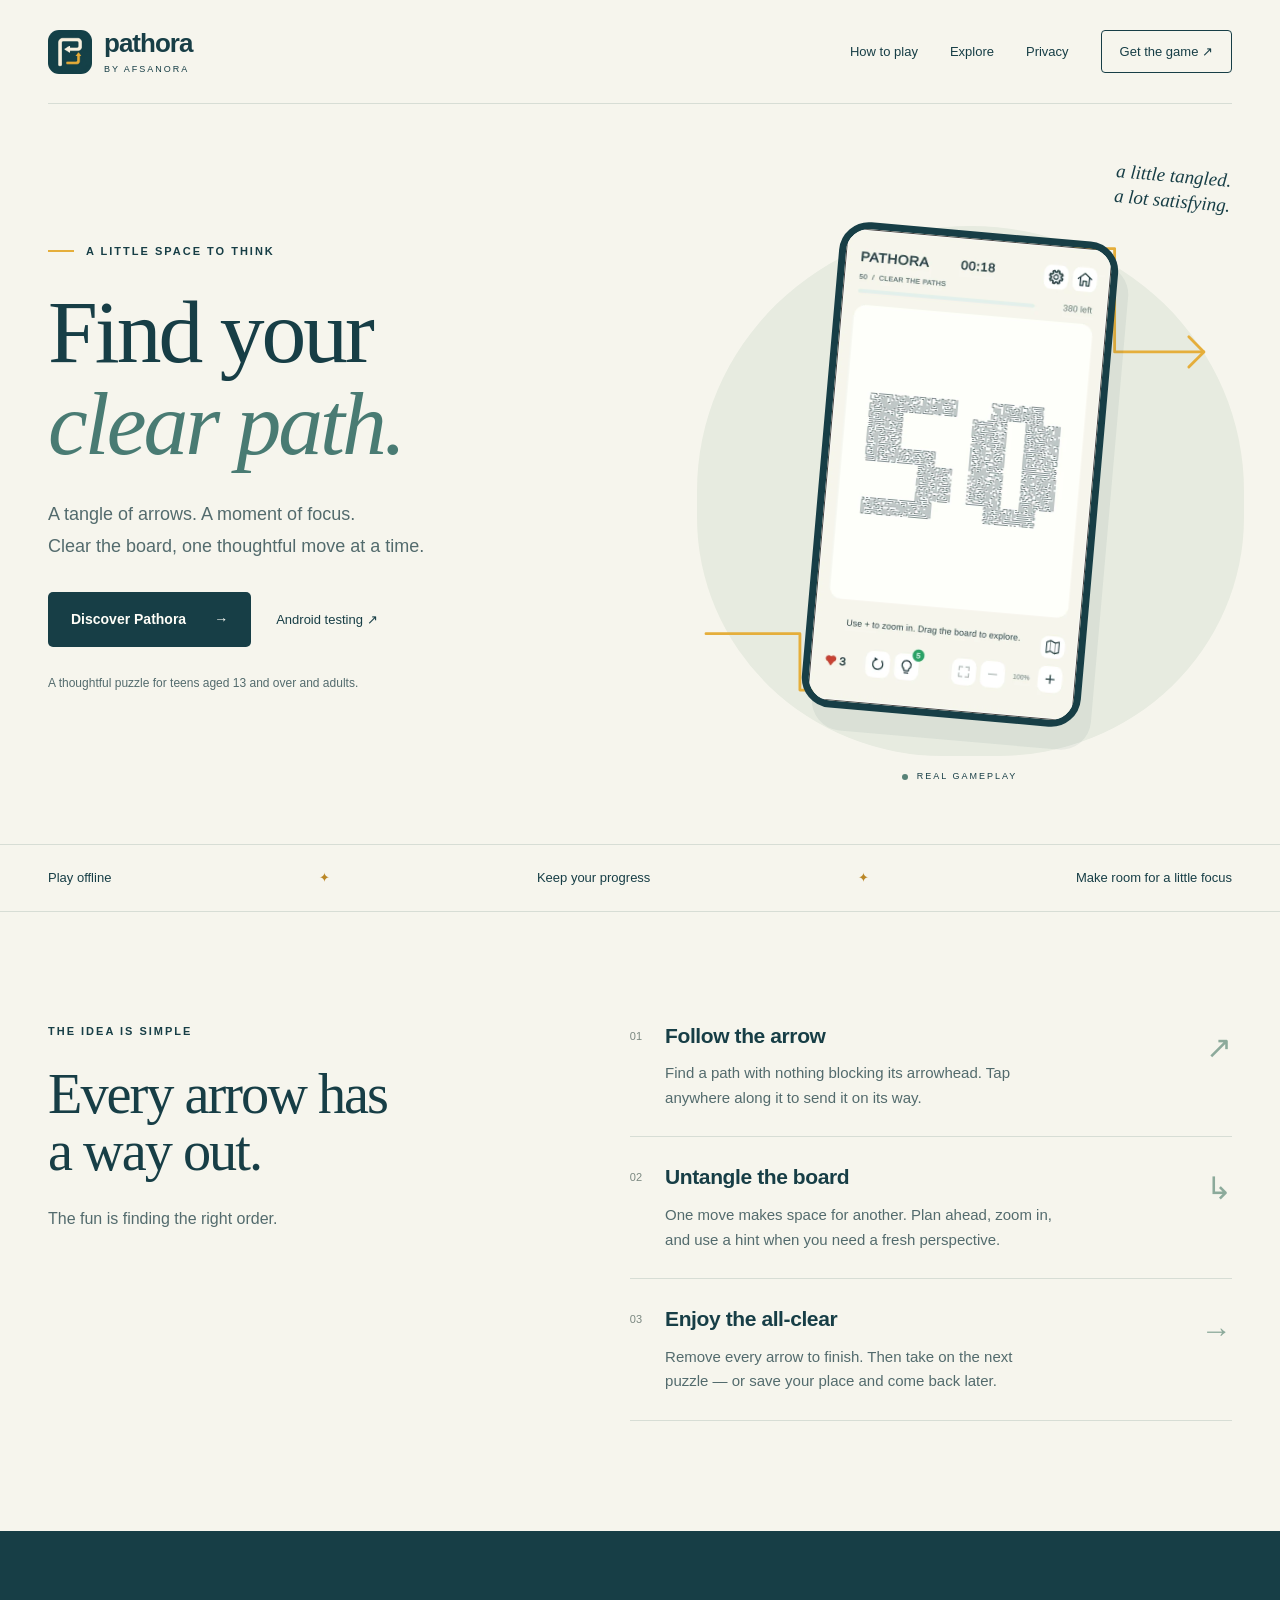
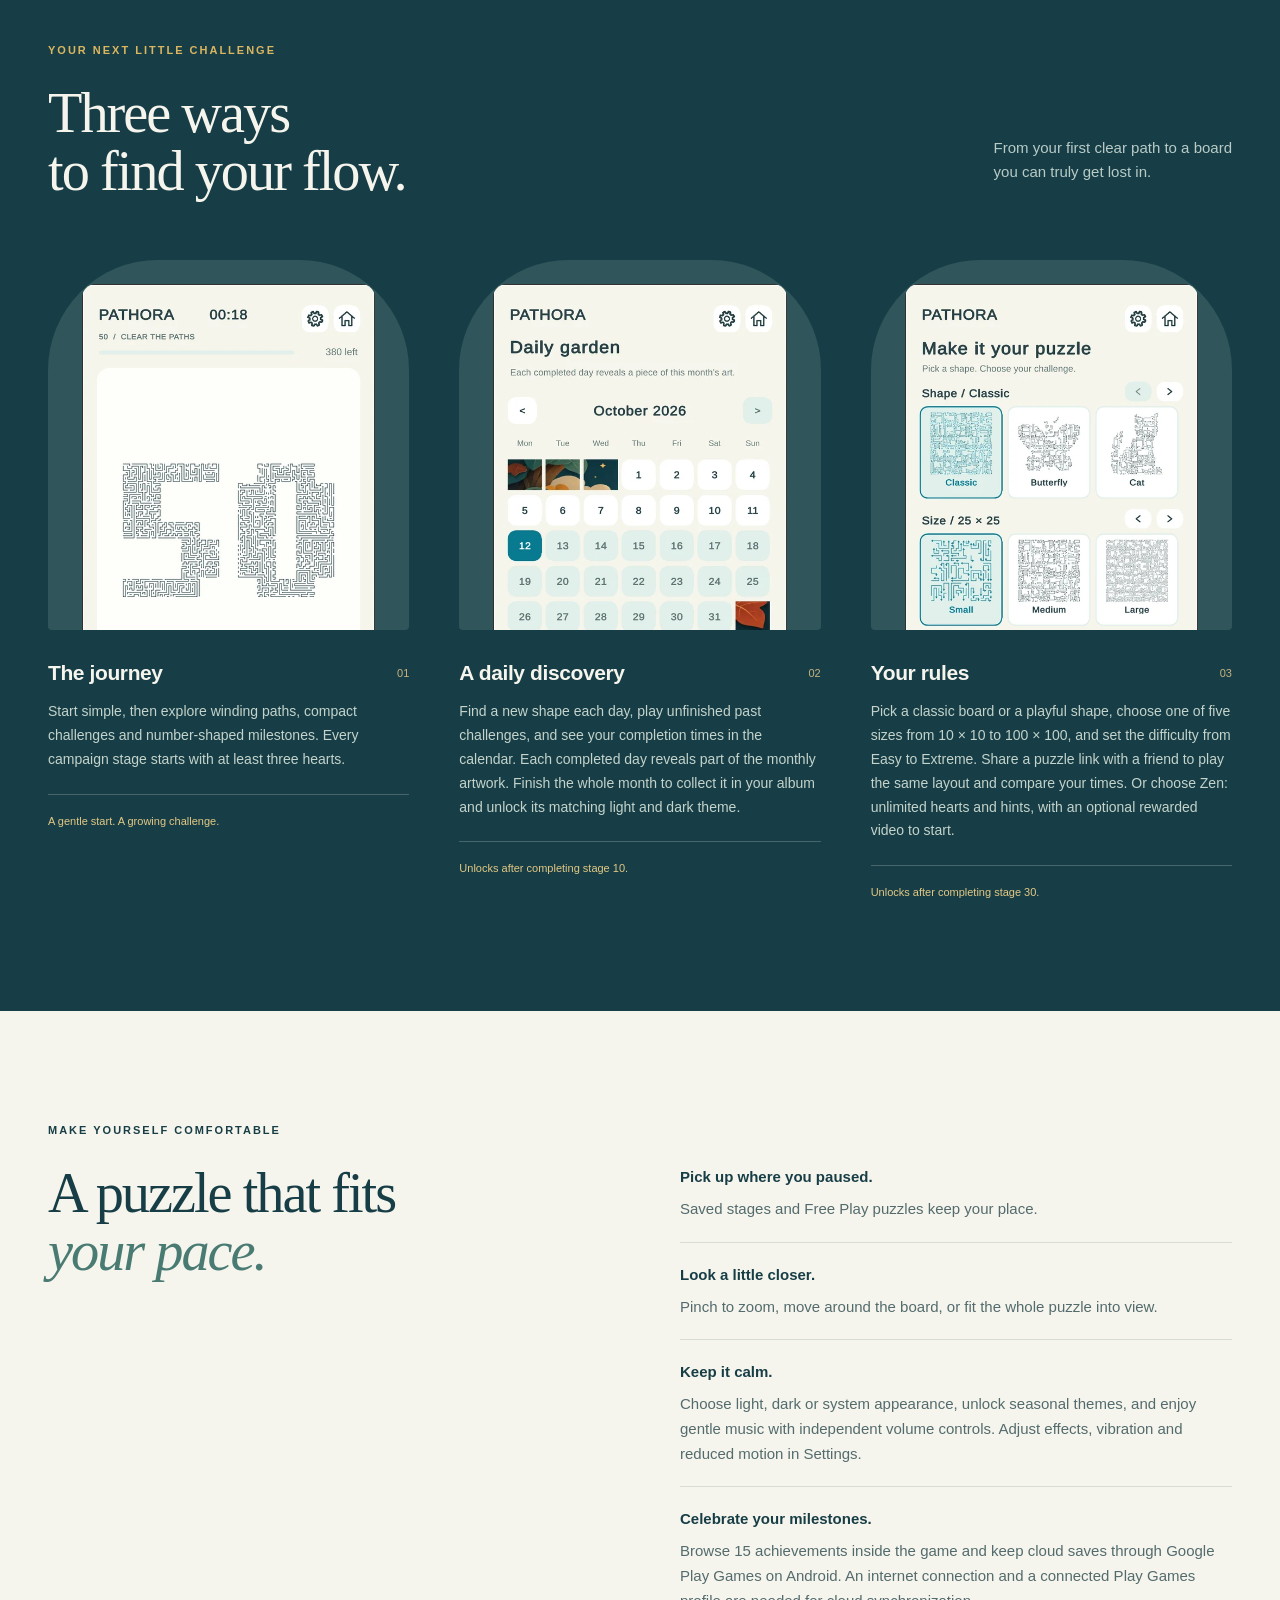
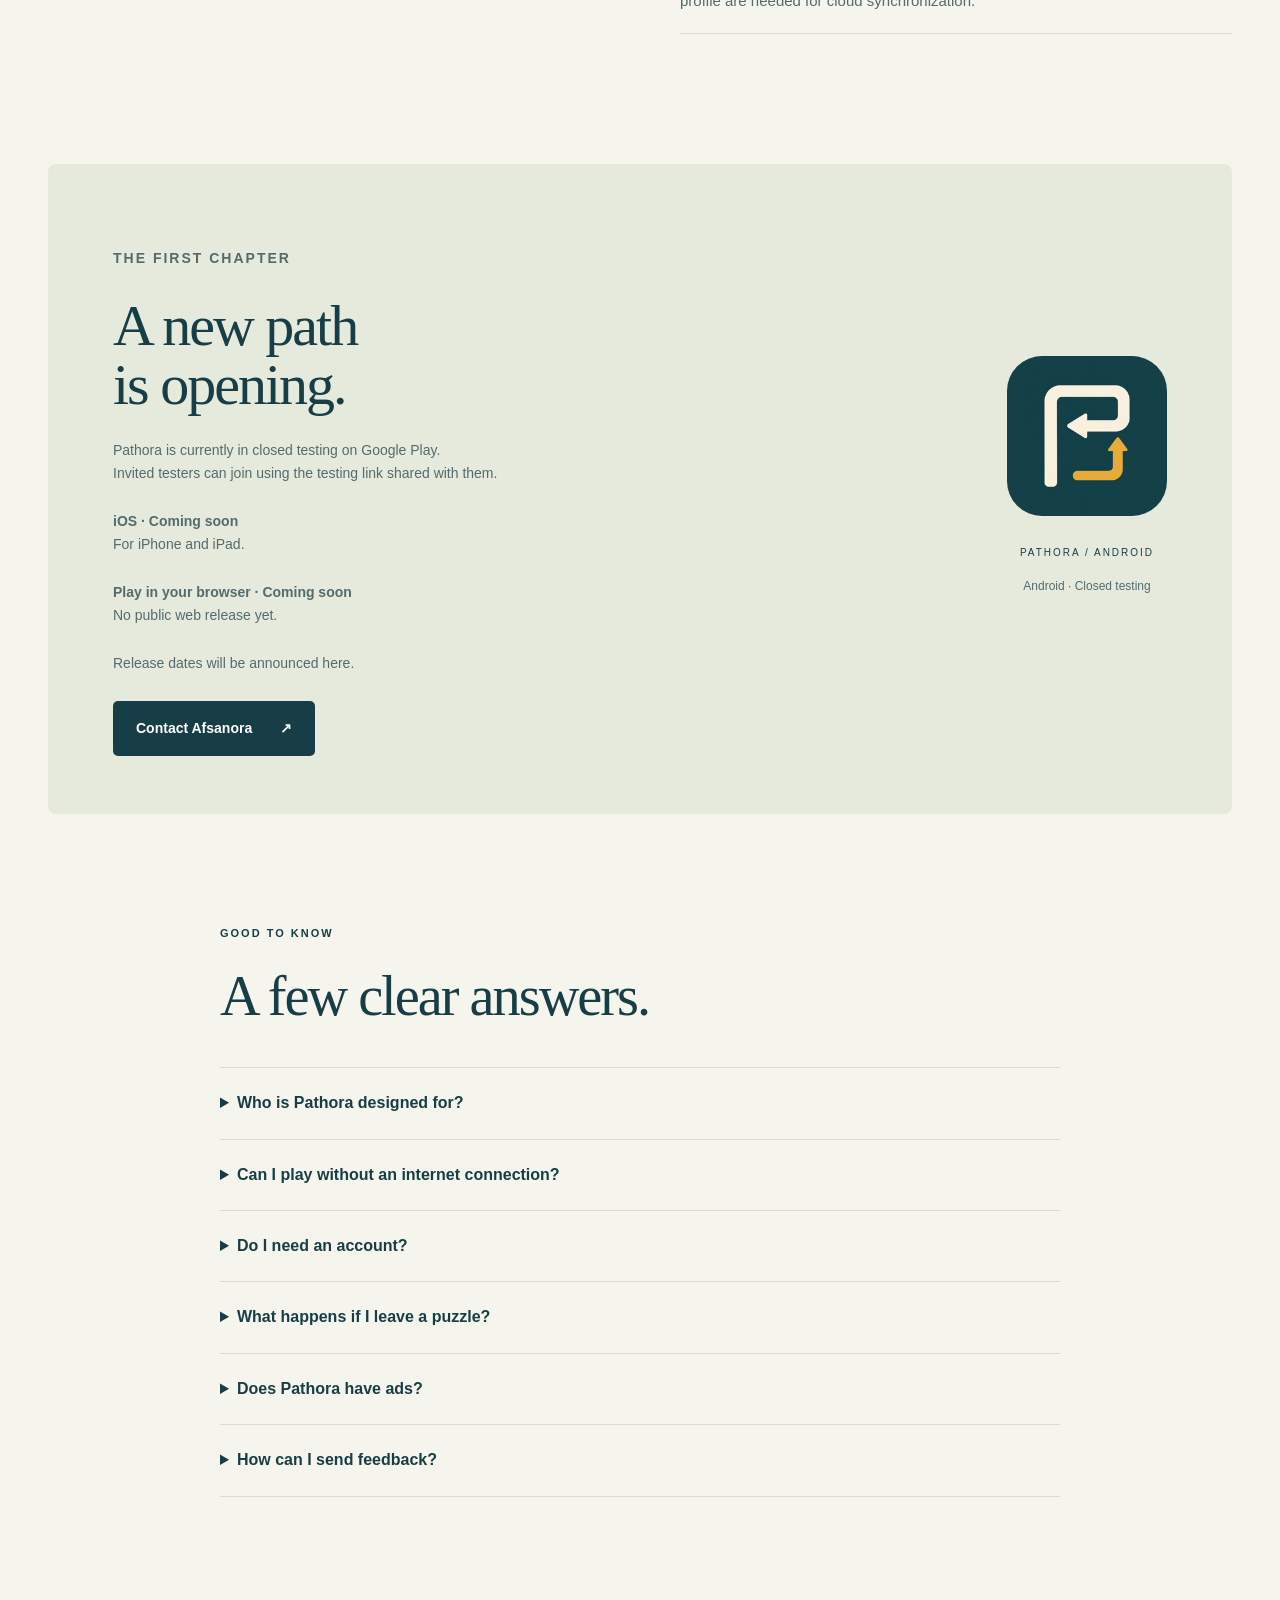
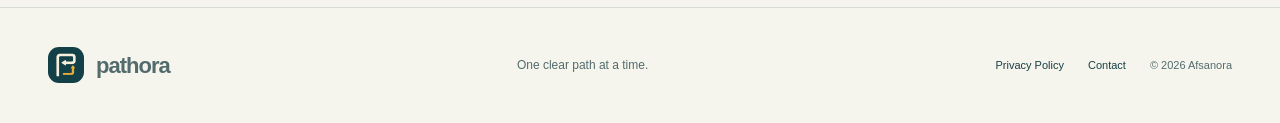
==== commit fb9dab27: "Refresh Pathora features and announce iOS and web coming soon" ====
--- a/index.html
+++ b/index.html
@@ -1,28 +1,52 @@
 <!doctype html>
+
 <html lang="en">
+
 <head>
+
   <meta charset="utf-8"><meta name="viewport" content="width=device-width,initial-scale=1">
+
   <title>Pathora — Find your clear path</title>
+
   <meta name="description" content="A little space to think. Explore winding arrow puzzles, daily shapes and custom challenges in Pathora by Afsanora.">
+
   <meta name="theme-color" content="#173e46"><meta property="og:title" content="Pathora — Find your clear path"><meta property="og:description" content="A thoughtful arrow puzzle by Afsanora. One clear path at a time."><meta property="og:type" content="website">
+
   <link rel="icon" href="assets/icon.png"><link rel="stylesheet" href="style.css">
+
 </head>
+
 <body>
+
 <a class="skip" href="#main">Skip to content</a>
+
 <header class="header wrap"><a class="brand" href="./" aria-label="Pathora home"><img src="assets/icon.png" width="44" height="44" alt=""><span>pathora<span class="byline">BY AFSANORA</span></span></a><nav aria-label="Main navigation"><a href="#how-to-play">How to play</a><a href="#explore">Explore</a><a href="privacy/">Privacy</a><a class="nav-button" href="#availability">Get the game <span aria-hidden="true">↗</span></a></nav></header>
+
 <main id="main">
+
 <section class="hero wrap">
+
   <div class="hero-copy"><p class="eyebrow"><span class="small-line"></span> A LITTLE SPACE TO THINK</p><h1>Find your<br><em>clear path.</em></h1><p class="lead">A tangle of arrows. A moment of focus.<br>Clear the board, one thoughtful move at a time.</p><div class="actions"><a class="button" href="#how-to-play">Discover Pathora <span aria-hidden="true">→</span></a><a class="text-link" href="#availability">Android testing <span aria-hidden="true">↗</span></a></div><p class="quiet">A thoughtful puzzle for teens aged 13 and over and adults.</p></div>
-  <div class="hero-art"><svg class="route" viewBox="0 0 560 660" aria-hidden="true"><path d="M10 500H110V560H210V90H445V200H540"/><path d="M524 184L540 200L524 216"/></svg><span class="art-note">a little tangled.<br>a lot satisfying.</span><div class="phone"><img src="assets/stages.webp" width="540" height="960" alt="Pathora stage 40, showing winding arrow paths and zoom controls"></div><span class="art-caption"><span class="dot"></span> REAL GAMEPLAY</span></div>
+
+  <div class="hero-art"><svg class="route" viewBox="0 0 560 660" aria-hidden="true"><path d="M10 500H110V560H210V90H445V200H540"/><path d="M524 184L540 200L524 216"/></svg><span class="art-note">a little tangled.<br>a lot satisfying.</span><div class="phone"><img src="assets/stages.webp" width="540" height="960" alt="Pathora stage 50, an arrow puzzle shaped like the number 50"></div><span class="art-caption"><span class="dot"></span> REAL GAMEPLAY</span></div>
+
 </section>
+
 <div class="feature-strip"><div class="wrap strip-inner"><span>Play offline</span><i aria-hidden="true">✦</i><span>Keep your progress</span><i aria-hidden="true">✦</i><span>Make room for a little focus</span></div></div>
+
 <section class="how wrap section" id="how-to-play"><div class="section-title"><p class="eyebrow">THE IDEA IS SIMPLE</p><h2>Every arrow has<br>a way out.</h2><p>The fun is finding the right order.</p></div><div class="steps"><article><span class="step-number">01</span><div><h3>Follow the arrow</h3><p>Find a path with nothing blocking its arrowhead. Tap anywhere along it to send it on its way.</p></div><span class="step-arrow" aria-hidden="true">↗</span></article><article><span class="step-number">02</span><div><h3>Untangle the board</h3><p>One move makes space for another. Plan ahead, zoom in, and use a hint when you need a fresh perspective.</p></div><span class="step-arrow" aria-hidden="true">↳</span></article><article><span class="step-number">03</span><div><h3>Enjoy the all-clear</h3><p>Remove every arrow to finish. Then take on the next puzzle — or save your place and come back later.</p></div><span class="step-arrow" aria-hidden="true">→</span></article></div></section>
-<section class="explore section" id="explore"><div class="wrap"><div class="explore-heading"><div><p class="eyebrow">YOUR NEXT LITTLE CHALLENGE</p><h2>Three ways<br>to find your flow.</h2></div><p>From your first clear path to a board<br>you can truly get lost in.</p></div><div class="modes"><article><div class="screen"><img src="assets/stages.webp" width="540" height="960" loading="lazy" alt="A campaign stage with winding arrows"></div><div class="mode-title"><h3>The journey</h3><span>01</span></div><p>Start simple. Discover denser, more intricate puzzles as you progress through the stages.</p><span class="mode-detail">A gentle start. A growing challenge.</span></article><article><div class="screen"><img src="assets/daily.webp" width="540" height="960" loading="lazy" alt="A daily puzzle arranged into a globe shape"></div><div class="mode-title"><h3>A daily discovery</h3><span>02</span></div><p>Find a new shape each day, play unfinished past challenges, and see your completion times in the calendar. Each completed day reveals part of the monthly artwork. Finish the whole month to collect it in your album.</p><span class="mode-detail">Unlocks after completing stage 10.</span></article><article><div class="screen"><img src="assets/free-play.webp" width="540" height="960" loading="lazy" alt="Free Play settings with width, height and four difficulty choices"></div><div class="mode-title"><h3>Your rules</h3><span>03</span></div><p>Pick a classic board or a playful shape, choose one of five sizes from 10 × 10 to 100 × 100, and set the difficulty from Easy to Extreme. Share a puzzle link with a friend to play the same layout and compare your times.</p><span class="mode-detail">Unlocks after completing stage 50.</span></article></div></div></section>
-<section class="comfort section wrap"><p class="eyebrow">MAKE YOURSELF COMFORTABLE</p><h2>A puzzle that fits<br><em>your pace.</em></h2><div class="comfort-list"><p><strong>Pick up where you paused.</strong> Saved stages and Free Play puzzles keep your place.</p><p><strong>Look a little closer.</strong> Pinch to zoom, move around the board, or fit the whole puzzle into view.</p><p><strong>Keep it calm.</strong> Choose a light, dark or system theme, and adjust sound effects, vibration and reduced motion in Settings.</p><p><strong>Celebrate your milestones.</strong> Browse 15 achievements inside the game and keep cloud saves through Google Play Games on Android. An internet connection and a connected Play Games profile are needed for cloud synchronization.</p></div></section>
-<section class="availability wrap" id="availability"><div><p class="eyebrow">THE FIRST CHAPTER</p><h2>A new path<br>is opening.</h2><p>Pathora is currently in closed testing on Google Play.<br>Invited testers can join using the testing link shared with them.</p><a class="button" href="mailto:pathora@afsanora.com">Contact Afsanora <span aria-hidden="true">↗</span></a></div><div class="availability-aside"><img src="assets/icon.png" width="160" height="160" alt="Pathora app icon"><span>PATHORA / ANDROID</span><p>Public availability will be announced here.</p></div></section>
-<section class="faq wrap section"><p class="eyebrow">GOOD TO KNOW</p><h2>A few clear answers.</h2><details><summary>Who is Pathora designed for?</summary><p>Pathora is designed for teens aged 13 and over and adults who enjoy spatial puzzles and planning ahead. It is not directed to children under 13.</p></details><details><summary>Can I play without an internet connection?</summary><p>Yes. The current Android game generates its stages and daily puzzles locally. You do not need an internet connection to play after installation.</p></details><details><summary>Do I need an account?</summary><p>You do not need a separate Pathora account to play. With Google Play Games integration: when signed in through Google, progress syncs automatically from the main menu and earned achievements are reported to Google. Local play remains available without a connection. Manage automatic sign-in through your Play Games settings.</p></details><details><summary>What happens if I leave a puzzle?</summary><p>Continue stages returns you to your unfinished campaign stage. Free Play has a separate saved puzzle that you can resume from its settings screen.</p></details><details><summary>Does Pathora have ads?</summary><p>The latest Android closed-test build includes optional rewarded test ads for one extra heart or three extra hints. There are no banners or automatic ad breaks. One heart revival is available per puzzle attempt. These demo ads do not generate revenue; an internet connection is needed. Ordinary play remains available offline. See our <a href="privacy/">Privacy Policy</a> for SDK data handling.</p></details><details><summary>How can I send feedback?</summary><p>Email <a href="mailto:pathora@afsanora.com">pathora@afsanora.com</a>. For technical issues, your device model, Android version and a description of what happened can help us investigate. Please avoid sending sensitive personal information.</p></details></section>
+
+<section class="explore section" id="explore"><div class="wrap"><div class="explore-heading"><div><p class="eyebrow">YOUR NEXT LITTLE CHALLENGE</p><h2>Three ways<br>to find your flow.</h2></div><p>From your first clear path to a board<br>you can truly get lost in.</p></div><div class="modes"><article><div class="screen"><img src="assets/stages.webp" width="540" height="960" loading="lazy" alt="Number-shaped campaign milestone with zoom controls"></div><div class="mode-title"><h3>The journey</h3><span>01</span></div><p>Start simple, then explore winding paths, compact challenges and number-shaped milestones. Every campaign stage starts with at least three hearts.</p><span class="mode-detail">A gentle start. A growing challenge.</span></article><article><div class="screen"><img src="assets/daily.webp" width="540" height="960" loading="lazy" alt="Daily calendar with monthly artwork progress"></div><div class="mode-title"><h3>A daily discovery</h3><span>02</span></div><p>Find a new shape each day, play unfinished past challenges, and see your completion times in the calendar. Each completed day reveals part of the monthly artwork. Finish the whole month to collect it in your album and unlock its matching light and dark theme.</p><span class="mode-detail">Unlocks after completing stage 10.</span></article><article><div class="screen"><img src="assets/free-play.webp" width="540" height="960" loading="lazy" alt="Free Play settings with shapes, five board sizes and four difficulty choices"></div><div class="mode-title"><h3>Your rules</h3><span>03</span></div><p>Pick a classic board or a playful shape, choose one of five sizes from 10 × 10 to 100 × 100, and set the difficulty from Easy to Extreme. Share a puzzle link with a friend to play the same layout and compare your times. Or choose Zen: unlimited hearts and hints, with an optional rewarded video to start.</p><span class="mode-detail">Unlocks after completing stage 30.</span></article></div></div></section>
+
+<section class="comfort section wrap"><p class="eyebrow">MAKE YOURSELF COMFORTABLE</p><h2>A puzzle that fits<br><em>your pace.</em></h2><div class="comfort-list"><p><strong>Pick up where you paused.</strong> Saved stages and Free Play puzzles keep your place.</p><p><strong>Look a little closer.</strong> Pinch to zoom, move around the board, or fit the whole puzzle into view.</p><p><strong>Keep it calm.</strong> Choose light, dark or system appearance, unlock seasonal themes, and enjoy gentle music with independent volume controls. Adjust effects, vibration and reduced motion in Settings.</p><p><strong>Celebrate your milestones.</strong> Browse 15 achievements inside the game and keep cloud saves through Google Play Games on Android. An internet connection and a connected Play Games profile are needed for cloud synchronization.</p></div></section>
+
+<section class="availability wrap" id="availability"><div><p class="eyebrow">THE FIRST CHAPTER</p><h2>A new path<br>is opening.</h2><p>Pathora is currently in closed testing on Google Play.<br>Invited testers can join using the testing link shared with them.</p><p><strong>iOS · Coming soon</strong><br>For iPhone and iPad.</p><p><strong>Play in your browser · Coming soon</strong><br>No public web release yet.</p><p>Release dates will be announced here.</p><a class="button" href="mailto:pathora@afsanora.com">Contact Afsanora <span aria-hidden="true">↗</span></a></div><div class="availability-aside"><img src="assets/icon.png" width="160" height="160" alt="Pathora app icon"><span>PATHORA / ANDROID</span><p>Android · Closed testing</p></div></section>
+
+<section class="faq wrap section"><p class="eyebrow">GOOD TO KNOW</p><h2>A few clear answers.</h2><details><summary>Who is Pathora designed for?</summary><p>Pathora is designed for teens aged 13 and over and adults who enjoy spatial puzzles and planning ahead. It is not directed to children under 13.</p></details><details><summary>Can I play without an internet connection?</summary><p>Yes. The current Android game generates its stages and daily puzzles locally. Ordinary campaign, daily and Free Play puzzles work offline after installation. Optional rewarded ads, including starting a new Zen puzzle, require an internet connection.</p></details><details><summary>Do I need an account?</summary><p>You do not need a separate Pathora account to play. With Google Play Games integration: when signed in through Google, progress syncs automatically from the main menu and earned achievements are reported to Google. Local play remains available without a connection. Manage automatic sign-in through your Play Games settings.</p></details><details><summary>What happens if I leave a puzzle?</summary><p>Continue stages returns you to your unfinished campaign stage. Free Play has a separate saved puzzle that you can resume from its settings screen.</p></details><details><summary>Does Pathora have ads?</summary><p>The latest Android closed-test build includes optional rewarded test ads for one extra heart, three extra hints, or starting a Zen puzzle. There are no banners or automatic ad breaks. One heart revival is available per puzzle attempt. These demo ads do not generate revenue; an internet connection is needed. Ordinary play remains available offline. See our <a href="privacy/">Privacy Policy</a> for SDK data handling.</p></details><details><summary>How can I send feedback?</summary><p>Email <a href="mailto:pathora@afsanora.com">pathora@afsanora.com</a>. For technical issues, your device model, Android version and a description of what happened can help us investigate. Please avoid sending sensitive personal information.</p></details></section>
+
 </main>
+
 <footer class="footer"><div class="wrap"><a class="brand" href="./"><img src="assets/icon.png" width="36" height="36" alt=""><span>pathora</span></a><p>One clear path at a time.</p><div><a href="privacy/">Privacy Policy</a><a href="mailto:pathora@afsanora.com">Contact</a><span>© 2026 Afsanora</span></div></div></footer>
+
 </body></html>
 
-
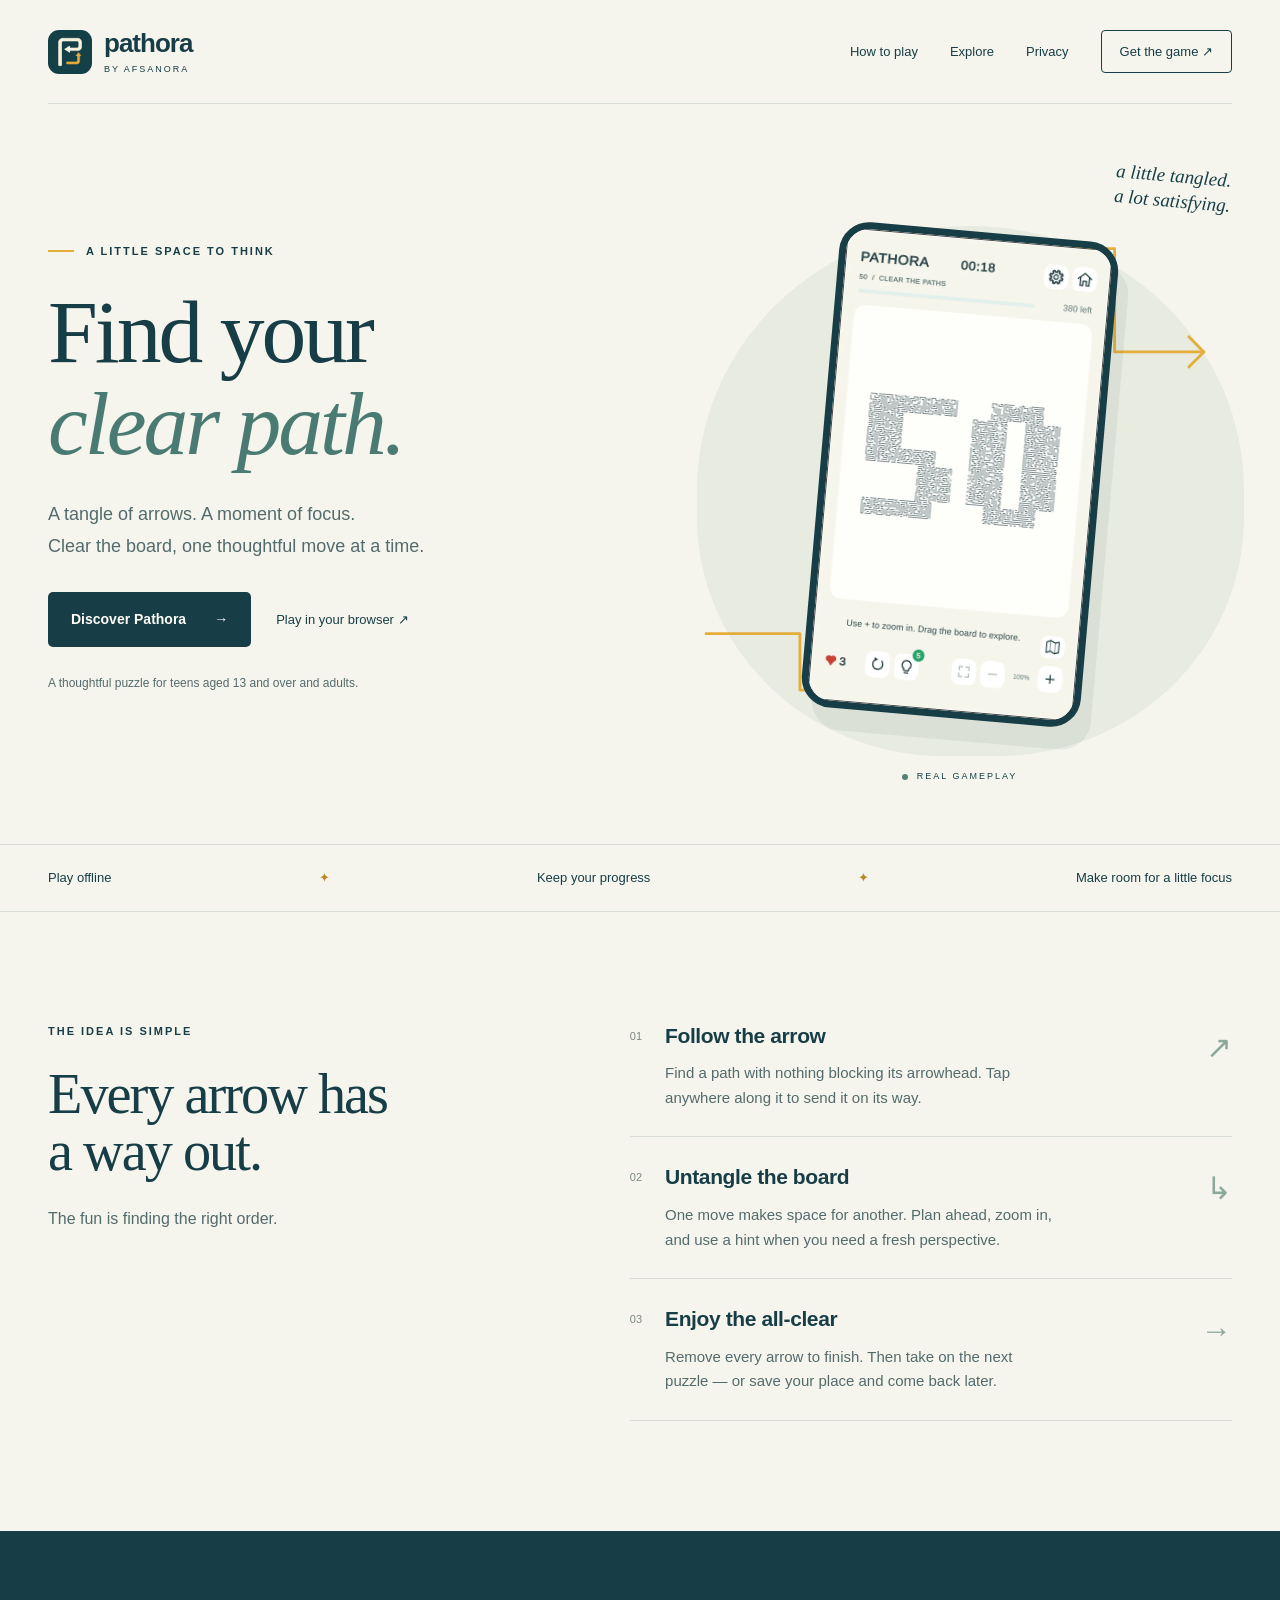
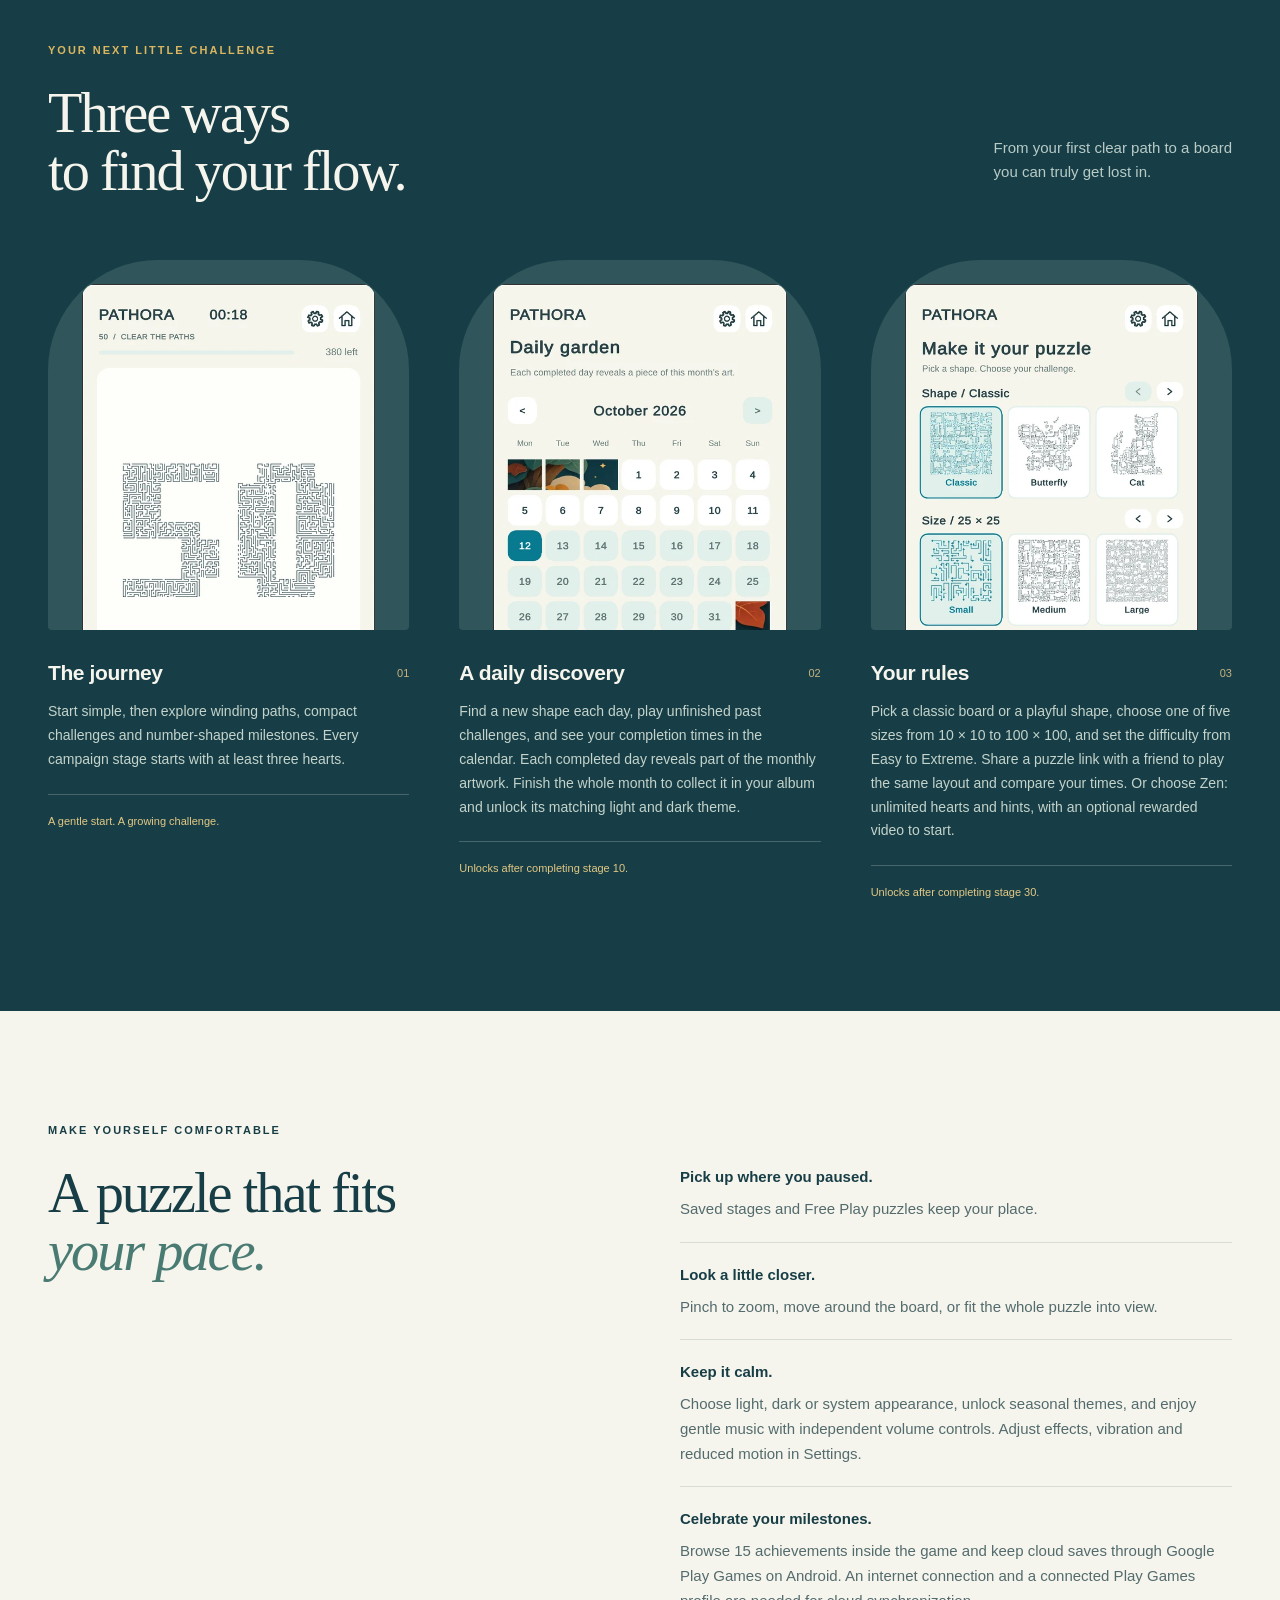
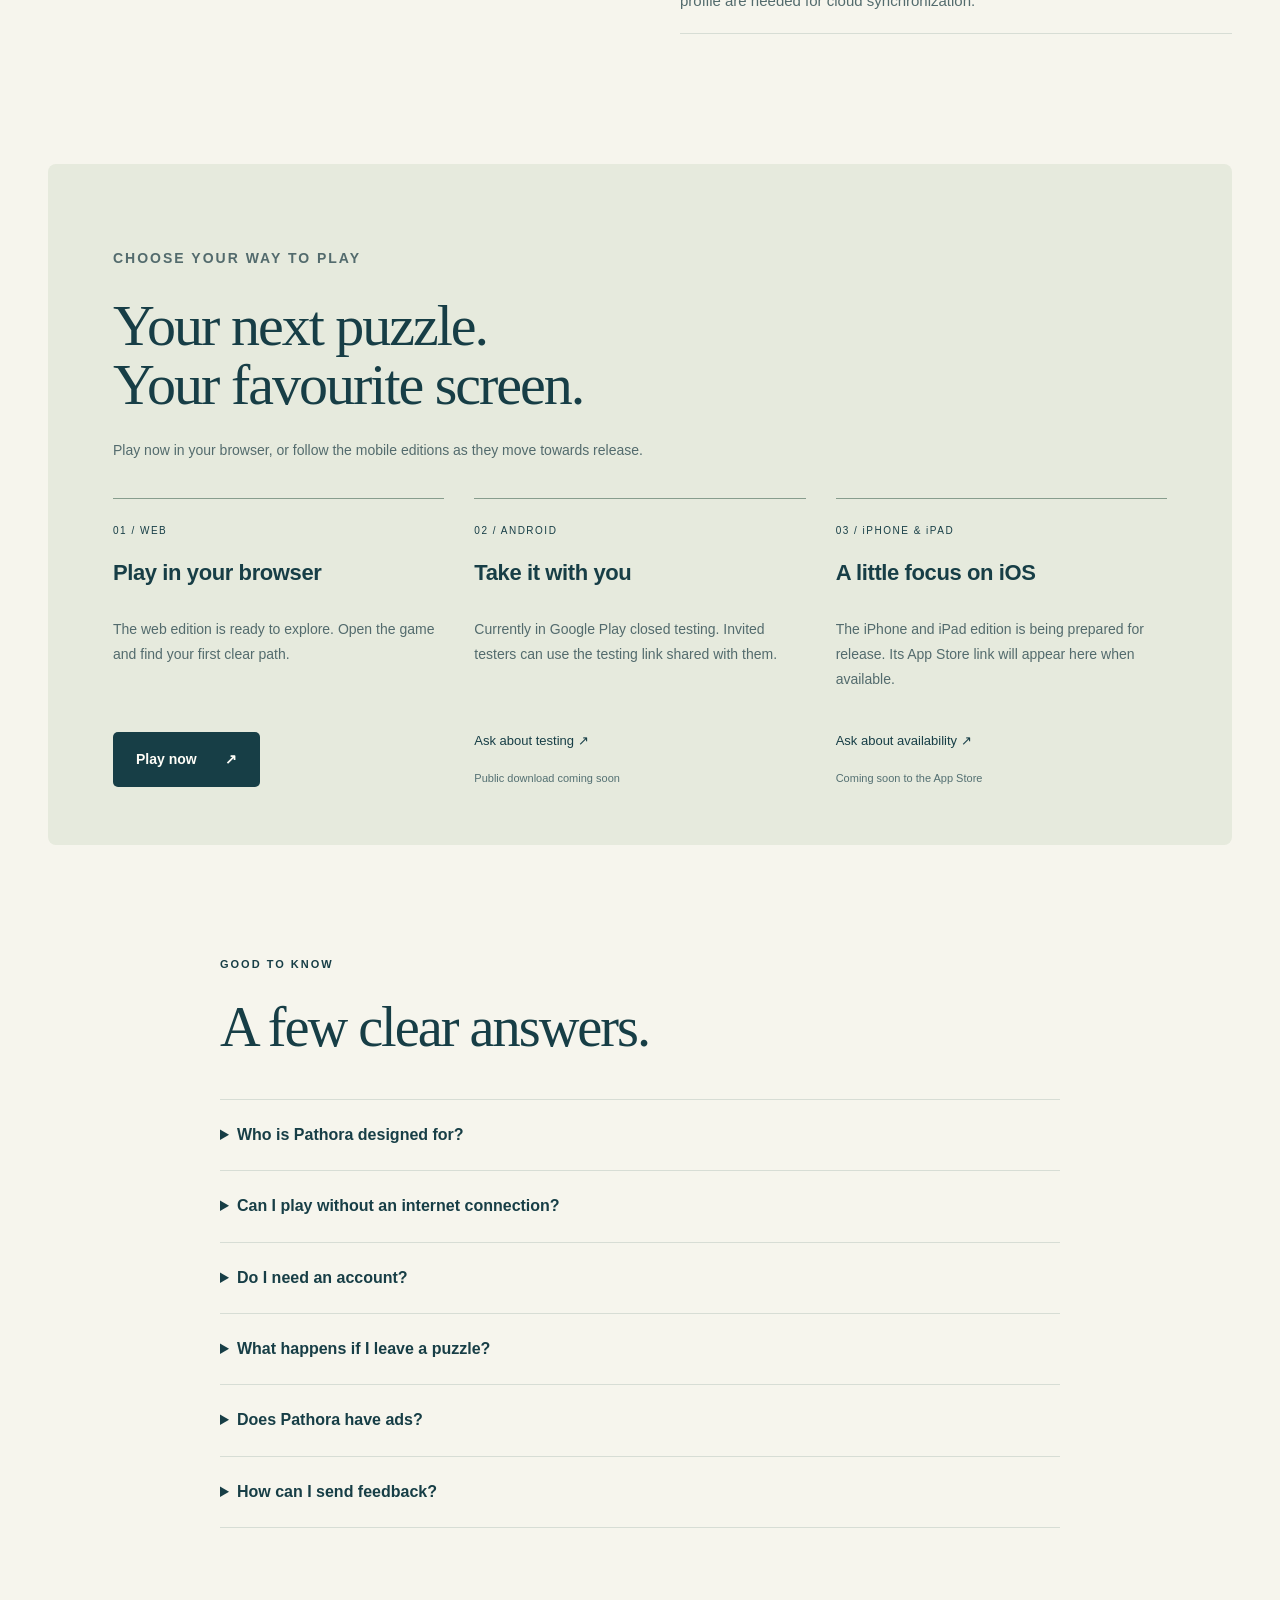
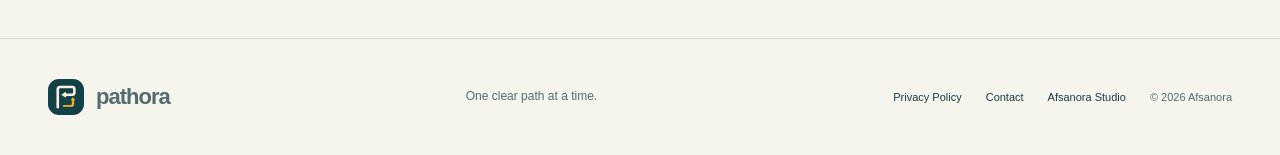
==== commit c99f916a: "Add web play and Android and iOS availability" ====
--- a/index.html
+++ b/index.html
@@ -26,7 +26,7 @@
 
 <section class="hero wrap">
 
-  <div class="hero-copy"><p class="eyebrow"><span class="small-line"></span> A LITTLE SPACE TO THINK</p><h1>Find your<br><em>clear path.</em></h1><p class="lead">A tangle of arrows. A moment of focus.<br>Clear the board, one thoughtful move at a time.</p><div class="actions"><a class="button" href="#how-to-play">Discover Pathora <span aria-hidden="true">→</span></a><a class="text-link" href="#availability">Android testing <span aria-hidden="true">↗</span></a></div><p class="quiet">A thoughtful puzzle for teens aged 13 and over and adults.</p></div>
+  <div class="hero-copy"><p class="eyebrow"><span class="small-line"></span> A LITTLE SPACE TO THINK</p><h1>Find your<br><em>clear path.</em></h1><p class="lead">A tangle of arrows. A moment of focus.<br>Clear the board, one thoughtful move at a time.</p><div class="actions"><a class="button" href="#how-to-play">Discover Pathora <span aria-hidden="true">→</span></a><a class="text-link" href="#availability">Play in your browser <span aria-hidden="true">↗</span></a></div><p class="quiet">A thoughtful puzzle for teens aged 13 and over and adults.</p></div>
 
   <div class="hero-art"><svg class="route" viewBox="0 0 560 660" aria-hidden="true"><path d="M10 500H110V560H210V90H445V200H540"/><path d="M524 184L540 200L524 216"/></svg><span class="art-note">a little tangled.<br>a lot satisfying.</span><div class="phone"><img src="assets/stages.webp" width="540" height="960" alt="Pathora stage 50, an arrow puzzle shaped like the number 50"></div><span class="art-caption"><span class="dot"></span> REAL GAMEPLAY</span></div>
 
@@ -40,13 +40,12 @@
 
 <section class="comfort section wrap"><p class="eyebrow">MAKE YOURSELF COMFORTABLE</p><h2>A puzzle that fits<br><em>your pace.</em></h2><div class="comfort-list"><p><strong>Pick up where you paused.</strong> Saved stages and Free Play puzzles keep your place.</p><p><strong>Look a little closer.</strong> Pinch to zoom, move around the board, or fit the whole puzzle into view.</p><p><strong>Keep it calm.</strong> Choose light, dark or system appearance, unlock seasonal themes, and enjoy gentle music with independent volume controls. Adjust effects, vibration and reduced motion in Settings.</p><p><strong>Celebrate your milestones.</strong> Browse 15 achievements inside the game and keep cloud saves through Google Play Games on Android. An internet connection and a connected Play Games profile are needed for cloud synchronization.</p></div></section>
 
-<section class="availability wrap" id="availability"><div><p class="eyebrow">THE FIRST CHAPTER</p><h2>A new path<br>is opening.</h2><p>Pathora is currently in closed testing on Google Play.<br>Invited testers can join using the testing link shared with them.</p><p><strong>iOS · Coming soon</strong><br>For iPhone and iPad.</p><p><strong>Play in your browser · Coming soon</strong><br>No public web release yet.</p><p>Release dates will be announced here.</p><a class="button" href="mailto:pathora@afsanora.com">Contact Afsanora <span aria-hidden="true">↗</span></a></div><div class="availability-aside"><img src="assets/icon.png" width="160" height="160" alt="Pathora app icon"><span>PATHORA / ANDROID</span><p>Android · Closed testing</p></div></section>
+<section class="availability wrap platform-section" id="availability"><div><p class="eyebrow">CHOOSE YOUR WAY TO PLAY</p><h2>Your next puzzle.<br>Your favourite screen.</h2><p>Play now in your browser, or follow the mobile editions as they move towards release.</p><div class="platform-grid"><article><span class="platform-label">01 / WEB</span><h3>Play in your browser</h3><p>The web edition is ready to explore. Open the game and find your first clear path.</p><a class="button" href="https://play.pathora.afsanora.com/">Play now <span aria-hidden="true">↗</span></a></article><article><span class="platform-label">02 / ANDROID</span><h3>Take it with you</h3><p>Currently in Google Play closed testing. Invited testers can use the testing link shared with them.</p><a class="text-link" href="mailto:pathora@afsanora.com?subject=Pathora%20Android%20testing">Ask about testing ↗</a><span class="platform-status">Public download coming soon</span></article><article><span class="platform-label">03 / iPHONE & iPAD</span><h3>A little focus on iOS</h3><p>The iPhone and iPad edition is being prepared for release. Its App Store link will appear here when available.</p><a class="text-link" href="mailto:pathora@afsanora.com?subject=Pathora%20iOS%20availability">Ask about availability ↗</a><span class="platform-status">Coming soon to the App Store</span></article></div></div></section>
 
 <section class="faq wrap section"><p class="eyebrow">GOOD TO KNOW</p><h2>A few clear answers.</h2><details><summary>Who is Pathora designed for?</summary><p>Pathora is designed for teens aged 13 and over and adults who enjoy spatial puzzles and planning ahead. It is not directed to children under 13.</p></details><details><summary>Can I play without an internet connection?</summary><p>Yes. The current Android game generates its stages and daily puzzles locally. Ordinary campaign, daily and Free Play puzzles work offline after installation. Optional rewarded ads, including starting a new Zen puzzle, require an internet connection.</p></details><details><summary>Do I need an account?</summary><p>You do not need a separate Pathora account to play. With Google Play Games integration: when signed in through Google, progress syncs automatically from the main menu and earned achievements are reported to Google. Local play remains available without a connection. Manage automatic sign-in through your Play Games settings.</p></details><details><summary>What happens if I leave a puzzle?</summary><p>Continue stages returns you to your unfinished campaign stage. Free Play has a separate saved puzzle that you can resume from its settings screen.</p></details><details><summary>Does Pathora have ads?</summary><p>The latest Android closed-test build includes optional rewarded test ads for one extra heart, three extra hints, or starting a Zen puzzle. There are no banners or automatic ad breaks. One heart revival is available per puzzle attempt. These demo ads do not generate revenue; an internet connection is needed. Ordinary play remains available offline. See our <a href="privacy/">Privacy Policy</a> for SDK data handling.</p></details><details><summary>How can I send feedback?</summary><p>Email <a href="mailto:pathora@afsanora.com">pathora@afsanora.com</a>. For technical issues, your device model, Android version and a description of what happened can help us investigate. Please avoid sending sensitive personal information.</p></details></section>
 
 </main>
 
-<footer class="footer"><div class="wrap"><a class="brand" href="./"><img src="assets/icon.png" width="36" height="36" alt=""><span>pathora</span></a><p>One clear path at a time.</p><div><a href="privacy/">Privacy Policy</a><a href="mailto:pathora@afsanora.com">Contact</a><span>© 2026 Afsanora</span></div></div></footer>
+<footer class="footer"><div class="wrap"><a class="brand" href="./"><img src="assets/icon.png" width="36" height="36" alt=""><span>pathora</span></a><p>One clear path at a time.</p><div><a href="privacy/">Privacy Policy</a><a href="mailto:pathora@afsanora.com">Contact</a><a href="https://afsanora.com/">Afsanora Studio</a><span>© 2026 Afsanora</span></div></div></footer>
 
 </body></html>
-
--- a/style.css
+++ b/style.css
@@ -1,3 +1,5 @@
 @charset "UTF-8";
 :root{--paper:#f6f5ed;--ink:#173e46;--muted:#536b6d;--gold:#e5ae3b;--line:#d7ddd5;--white:#fffef8}*{box-sizing:border-box}html{scroll-behavior:smooth;scroll-padding-top:30px}body{margin:0;background:var(--paper);color:var(--ink);font-family:Arial,Helvetica,sans-serif;font-size:16px;line-height:1.65}a{color:inherit;text-underline-offset:5px}a:focus-visible,summary:focus-visible{outline:3px solid #ba7612;outline-offset:6px}img{max-width:100%;display:block;height:auto}.wrap{max-width:1200px;width:calc(100% - 96px);margin-inline:auto}.header{display:flex;align-items:center;justify-content:space-between;padding-block:29px;border-bottom:1px solid var(--line);gap:24px}.brand{display:flex;gap:12px;align-items:center;text-decoration:none;font-size:26px;font-weight:700;letter-spacing:-1px;line-height:1.15}.brand img{border-radius:11px}.byline{display:block;font-size:9px;font-weight:400;letter-spacing:2px;margin-top:5px}.header nav{display:flex;align-items:center;gap:32px;font-size:13px}.header nav a{text-decoration:none}.header nav a:hover{text-decoration:underline}.nav-button{border:1px solid var(--ink);padding:10px 18px;border-radius:4px}.hero{display:grid;grid-template-columns:1.1fr 1fr;align-items:center;gap:40px;min-height:740px;padding-block:52px}.eyebrow{font-size:11px;font-weight:700;letter-spacing:2px;margin:0 0 26px;display:flex;align-items:center;gap:12px}.small-line{width:26px;height:2px;background:var(--gold)}h1,h2{font-family:Georgia,'Times New Roman',serif;font-weight:400;line-height:1.02;letter-spacing:-3px;margin:0}h1{font-size:clamp(60px,7vw,98px)}h1 em,h2 em{font-weight:400;color:#497b73}h2{font-size:clamp(40px,4.4vw,61px);letter-spacing:-2px}h3{font-size:21px;line-height:1.3;margin:0 0 12px;letter-spacing:-.4px}.lead{font-size:18px;line-height:1.75;margin:30px 0;color:var(--muted)}.actions{display:flex;align-items:center;gap:25px;flex-wrap:wrap}.button{display:inline-flex;align-items:center;justify-content:space-between;gap:28px;background:var(--ink);color:var(--white);text-decoration:none;padding:16px 23px;border-radius:5px;font-size:14px;font-weight:700;transition:background .2s}.button:hover{background:#296069}.text-link{font-size:13px;text-decoration:none}.quiet{font-size:12px;color:var(--muted);margin-top:27px}.hero-art{position:relative;min-height:620px;display:flex;align-items:center;justify-content:center}.hero-art:before{content:"";position:absolute;inset:62px -12px 28px 10px;border-radius:50% 50% 45% 45%;background:#e7ebe0}.route{position:absolute;width:110%;height:100%;inset:0 -5%;fill:none;stroke:var(--gold);stroke-width:3;stroke-linejoin:round;stroke-linecap:round}.phone{position:relative;width:280px;border:7px solid var(--ink);border-radius:30px;overflow:hidden;box-shadow:12px 22px 0 #173e4610;transform:rotate(5deg)}.phone img{width:100%}.art-note{position:absolute;z-index:2;right:0;top:0;font-family:Georgia,serif;font-size:19px;line-height:1.3;font-style:italic;transform:rotate(5deg)}.art-caption{position:absolute;bottom:0;font-size:9px;letter-spacing:2px;display:flex;align-items:center;gap:9px}.dot{height:6px;width:6px;border-radius:50%;background:#578277}.feature-strip{border-block:1px solid var(--line)}.strip-inner{display:flex;justify-content:space-between;align-items:center;padding-block:22px;font-size:13px}.strip-inner i{color:#ba8726;font-style:normal}.section{padding-block:110px}.how{display:grid;grid-template-columns:1fr 1.2fr;gap:80px}.section-title>p:last-child{color:var(--muted);margin-top:25px}.steps article{display:flex;gap:23px;padding:26px 0;border-bottom:1px solid var(--line)}.steps article:first-child{padding-top:0}.step-number{font-size:11px;color:#7b8881;line-height:2.7}.steps p{font-size:15px;color:var(--muted);margin:0;max-width:390px}.step-arrow{font-size:31px;margin-left:auto;color:#8caa9b}.explore{background:var(--ink);color:var(--paper)}.explore .eyebrow{color:#dbb660}.explore-heading{display:flex;justify-content:space-between;align-items:end;margin-bottom:60px;gap:30px}.explore-heading>p{color:#b8cbc7;font-size:15px}.modes{display:grid;grid-template-columns:repeat(3,1fr);gap:50px}.screen{padding:24px 34px 0;background:#30565b;overflow:hidden;border-radius:110px 110px 4px 4px;max-height:370px}.screen img{border-radius:14px 14px 0 0}.mode-title{display:flex;justify-content:space-between;align-items:center;margin-top:29px}.mode-title span{font-size:11px;color:#c8b17d}.mode-title h3{margin:0}.modes p{color:#c4d3cb;font-size:14px;line-height:1.7}.mode-detail{display:block;padding-top:17px;margin-top:22px;border-top:1px solid #48666a;font-size:11px;color:#e3c884}.comfort{display:grid;grid-template-columns:1fr 1fr;gap:0 80px}.comfort>.eyebrow{grid-column:1/-1}.comfort-list p{padding-bottom:20px;margin:0 0 20px;border-bottom:1px solid var(--line);font-size:15px;color:var(--muted)}.comfort-list strong{color:var(--ink);display:block;margin-bottom:7px}.availability{background:#e6eadd;border-radius:8px;padding:58px 65px;display:flex;justify-content:space-between;gap:70px;align-items:center}.availability h2{font-size:58px}.availability p{font-size:14px;color:var(--muted);margin:25px 0}.availability-aside{max-width:220px;text-align:center;flex-shrink:0}.availability-aside img{border-radius:35px;margin:auto auto 22px}.availability-aside span{font-size:10px;letter-spacing:2px}.availability-aside p{font-size:12px;margin-top:12px}.faq{max-width:840px}.faq h2{margin-bottom:42px}.faq details{border-top:1px solid var(--line);padding:22px 0}.faq details:last-child{border-bottom:1px solid var(--line)}summary{cursor:pointer;font-weight:600;font-size:16px;padding-right:15px}details p{font-size:15px;color:var(--muted);max-width:670px;margin-bottom:0}.footer{border-top:1px solid var(--line);padding-block:36px}.footer>.wrap{display:flex;align-items:center;justify-content:space-between;gap:25px}.footer .brand{font-size:22px}.footer p{font-size:12px;color:var(--muted)}.footer>.wrap>div{display:flex;gap:24px;align-items:center;font-size:11px}.footer a{text-decoration:none}.footer a:hover{text-decoration:underline}.footer span{color:var(--muted)}.skip{position:absolute;top:-100px;left:20px;padding:12px;background:var(--ink);color:white;z-index:10}.skip:focus{top:10px}.policy{max-width:850px;padding-block:75px 100px}.policy h1{font-size:64px;margin-bottom:20px}.policy .intro{font-size:18px;color:var(--muted)}.policy h2{font-family:Arial,Helvetica,sans-serif;font-size:24px;font-weight:600;line-height:1.3;letter-spacing:-.5px;margin:42px 0 15px}.policy p,.policy li{font-size:16px;color:#425d62}.policy ul{padding-left:22px}.policy .summary{border-left:3px solid var(--gold);padding:8px 23px;margin:32px 0;background:#e9ede3}.policy .summary p{margin:9px 0}.policy .meta{font-size:12px;letter-spacing:.5px}.policy code{font-size:14px;overflow-wrap:anywhere}a[href^="mailto:"]{overflow-wrap:anywhere}
 @media(min-width:1500px){.hero{min-height:800px}}@media(max-width:1000px){.wrap{width:calc(100% - 56px)}.hero{gap:15px}.hero-art{min-height:560px}.phone{width:240px}.art-note{right:0;font-size:16px}.how{gap:45px}.modes{gap:28px}.screen{padding:20px 20px 0;max-height:325px}.availability{padding:48px 40px}.footer>.wrap{flex-wrap:wrap}.comfort{gap:0 40px}}@media(max-width:700px){.wrap{width:calc(100% - 40px)}.header{padding-block:20px;gap:20px;align-items:start}.header nav{gap:16px;font-size:12px;flex-wrap:wrap;justify-content:flex-end;max-width:230px}.header nav>a:first-child{display:none}.nav-button{padding:6px 10px}.brand{font-size:23px}.brand img{width:36px;height:36px}.byline{font-size:7px}.hero{grid-template-columns:1fr;padding-top:46px;gap:20px}.hero h1{font-size:72px}.lead{font-size:16px;margin:24px 0}.eyebrow{font-size:9px;letter-spacing:1.7px;margin-bottom:23px}.hero-art{min-height:570px;width:min(100%,440px);margin:auto}.hero-art:before{inset:45px 0}.phone{width:255px}.art-note{top:8px;right:10px}.hero .quiet{font-size:11px}.actions{gap:21px}.button{font-size:13px;padding:15px 18px}.strip-inner{font-size:10px;gap:12px;flex-wrap:wrap;justify-content:center}.strip-inner i{font-size:9px}.section{padding-block:70px}.how{grid-template-columns:1fr;gap:35px}.steps article{gap:18px}.steps h3{font-size:19px}.explore-heading{display:block;margin-bottom:40px}.explore-heading>p{margin-top:25px}.modes{grid-template-columns:1fr;gap:50px}.modes article{max-width:390px;margin:auto}.screen{max-height:395px;padding:25px 48px 0}.mode-title{margin-top:22px}.comfort{grid-template-columns:1fr;gap:25px}.comfort h2{margin-bottom:12px}.availability{padding:38px 28px;display:block}.availability h2{font-size:48px}.availability-aside{display:none}.faq h2{font-size:43px}.footer>.wrap{gap:16px}.footer p{display:none}.footer>.wrap>div{gap:18px;flex-wrap:wrap;font-size:10px}.policy{padding-block:48px 70px}.policy h1{font-size:49px}.policy h2{font-size:21px}.policy p,.policy li{font-size:15px}}@media(prefers-reduced-motion:reduce){html{scroll-behavior:auto}*{transition:none!important}}
+
+.platform-section{display:block}.platform-section>div{width:100%}.platform-grid{display:grid;grid-template-columns:repeat(3,minmax(0,1fr));gap:30px;margin-top:36px}.platform-grid article{border-top:1px solid #879d8d;padding-top:24px;display:flex;flex-direction:column;align-items:flex-start}.platform-label{font-size:10px;letter-spacing:1.5px}.platform-grid h3{font-size:22px;margin:20px 0 4px}.platform-grid p{font-size:14px;line-height:1.8;flex:1}.platform-grid .button{margin-top:12px}.platform-status{font-size:11px;opacity:.7;margin-top:18px}.platform-grid .text-link{font-size:13px;margin-top:12px}@media(max-width:800px){.platform-grid{grid-template-columns:1fr;gap:32px}}
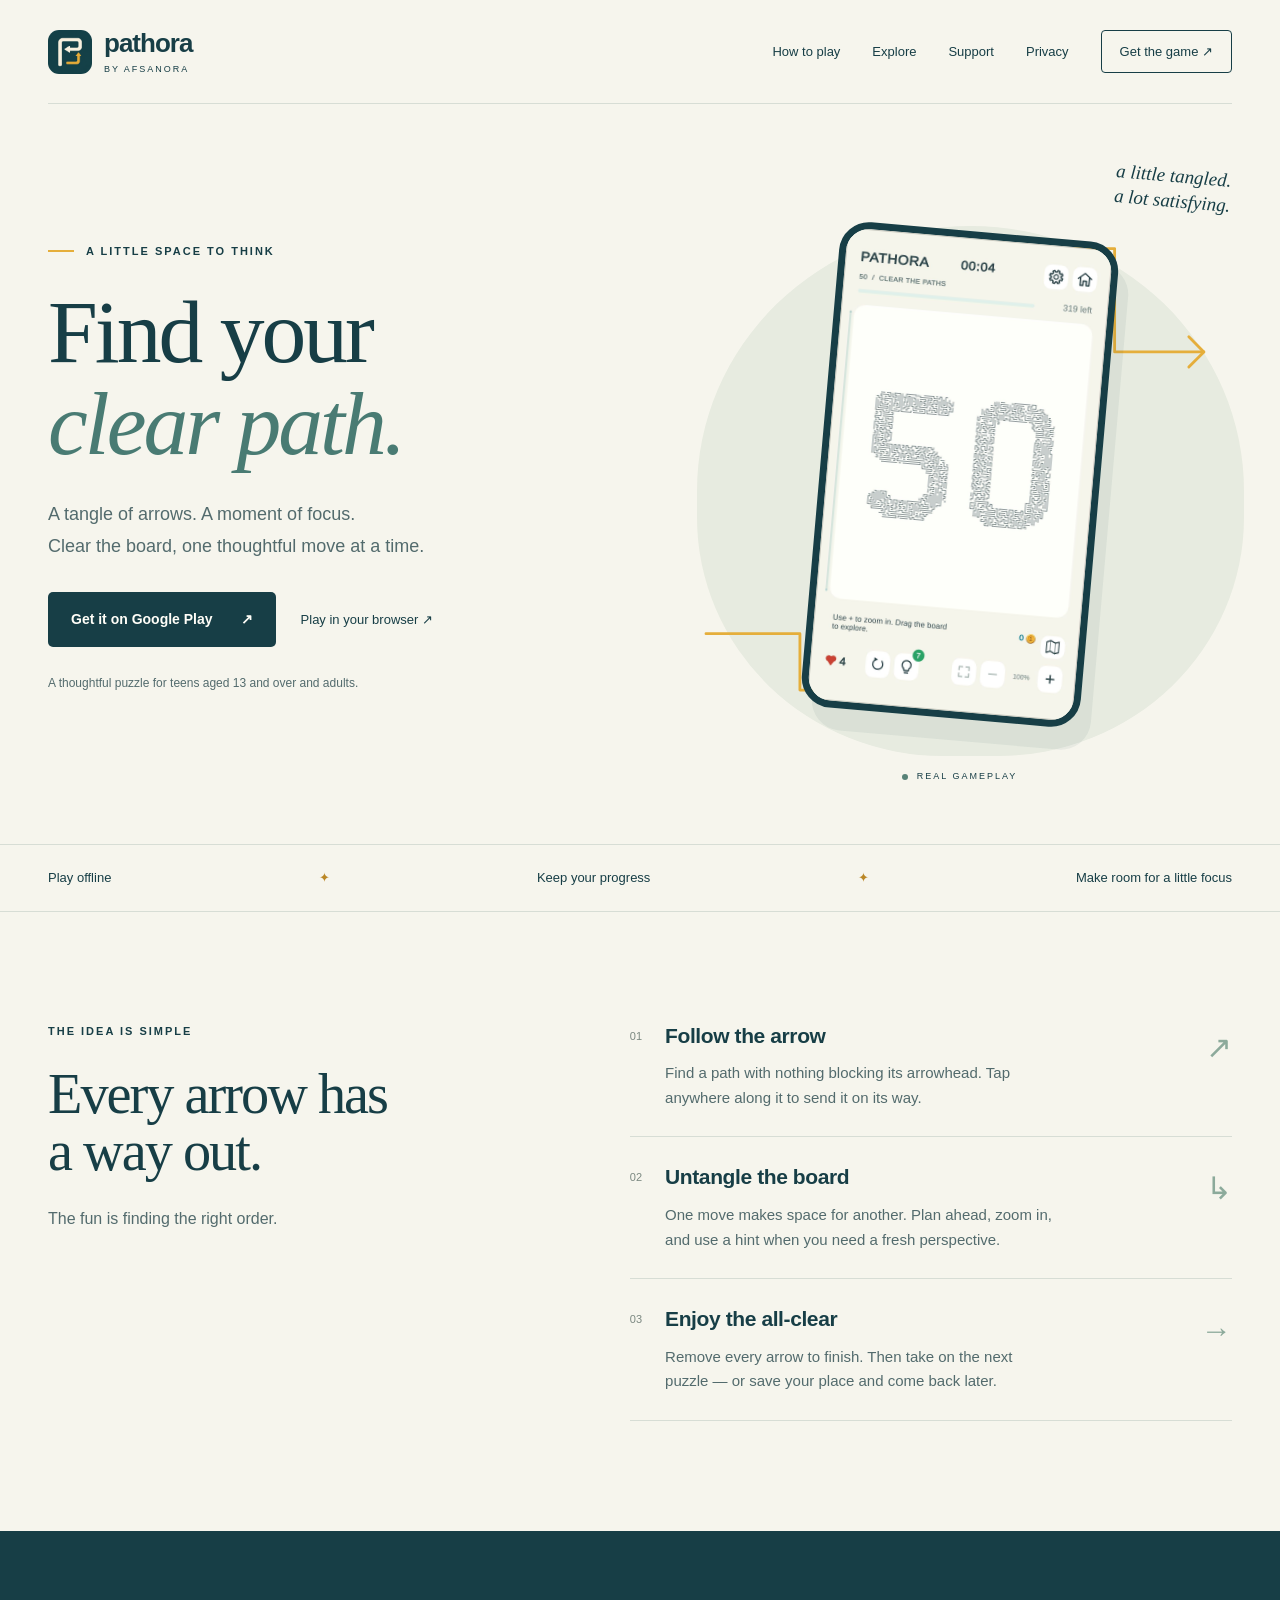
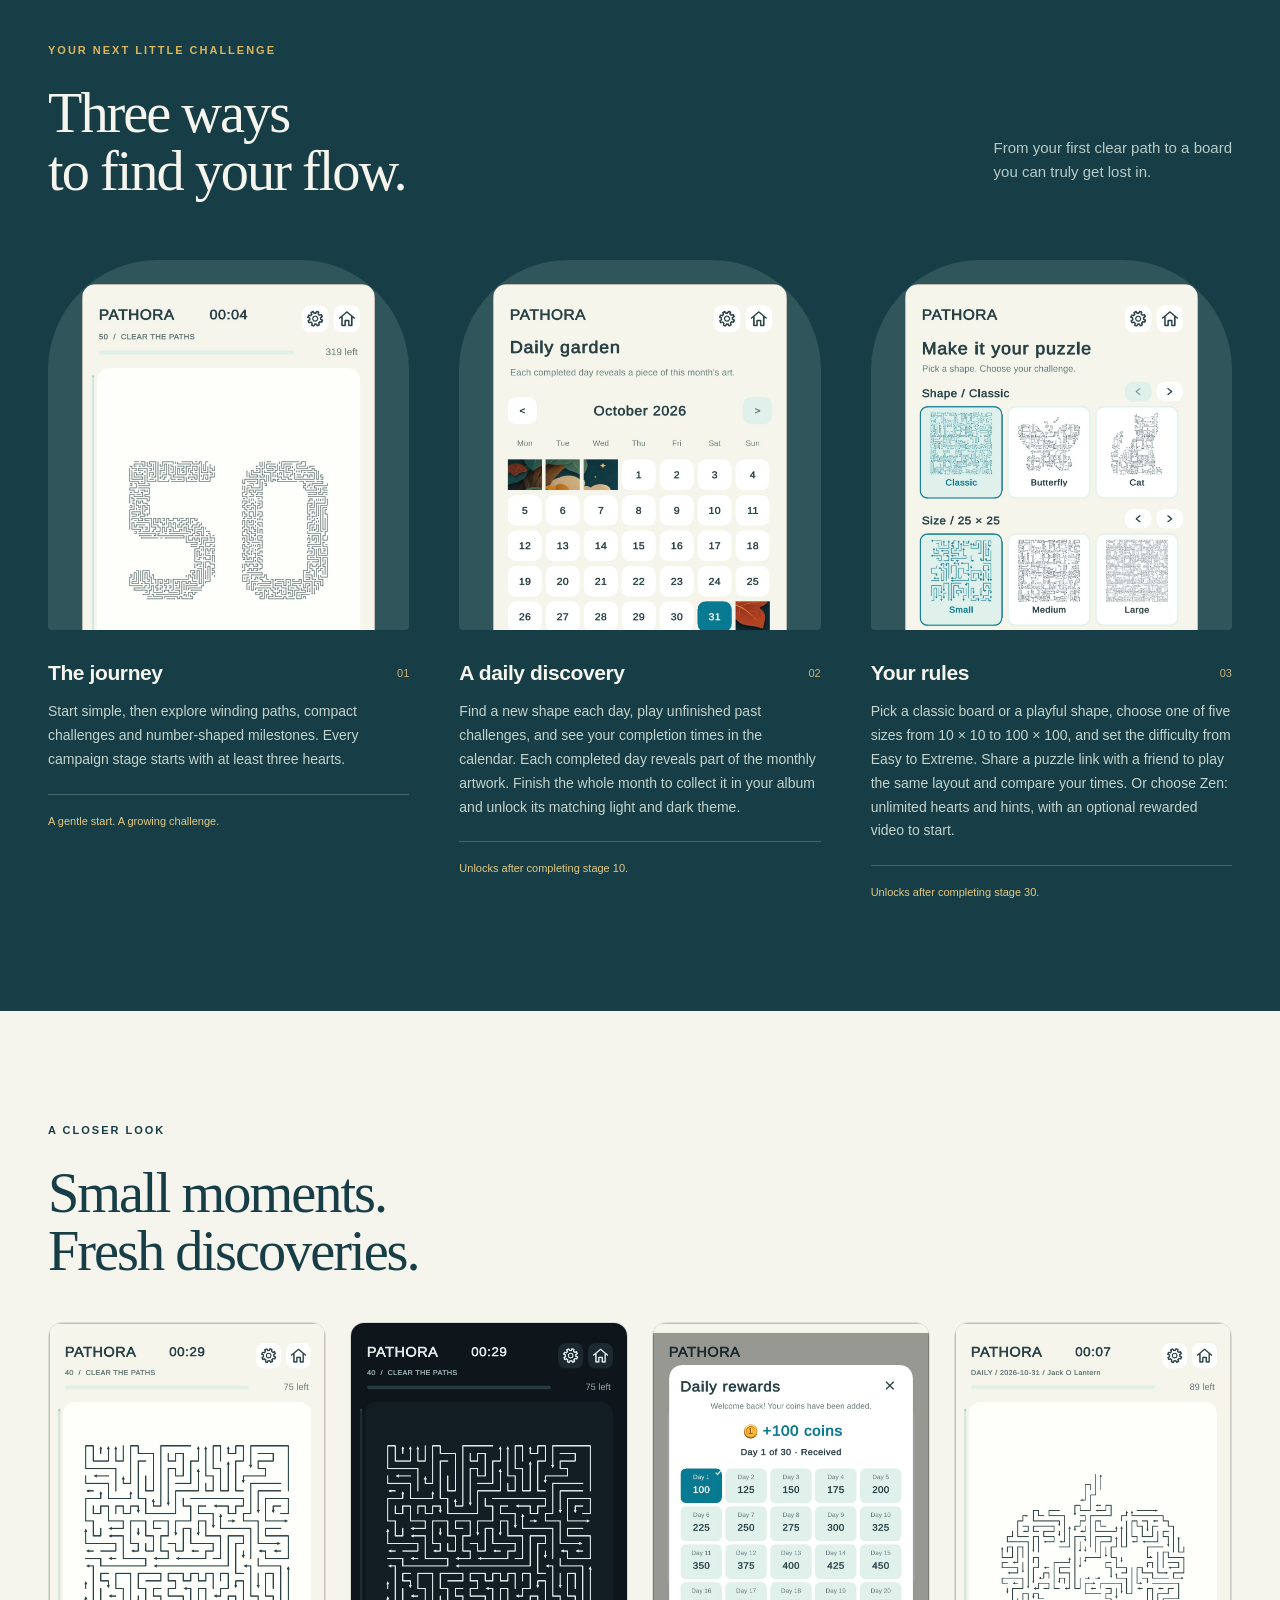
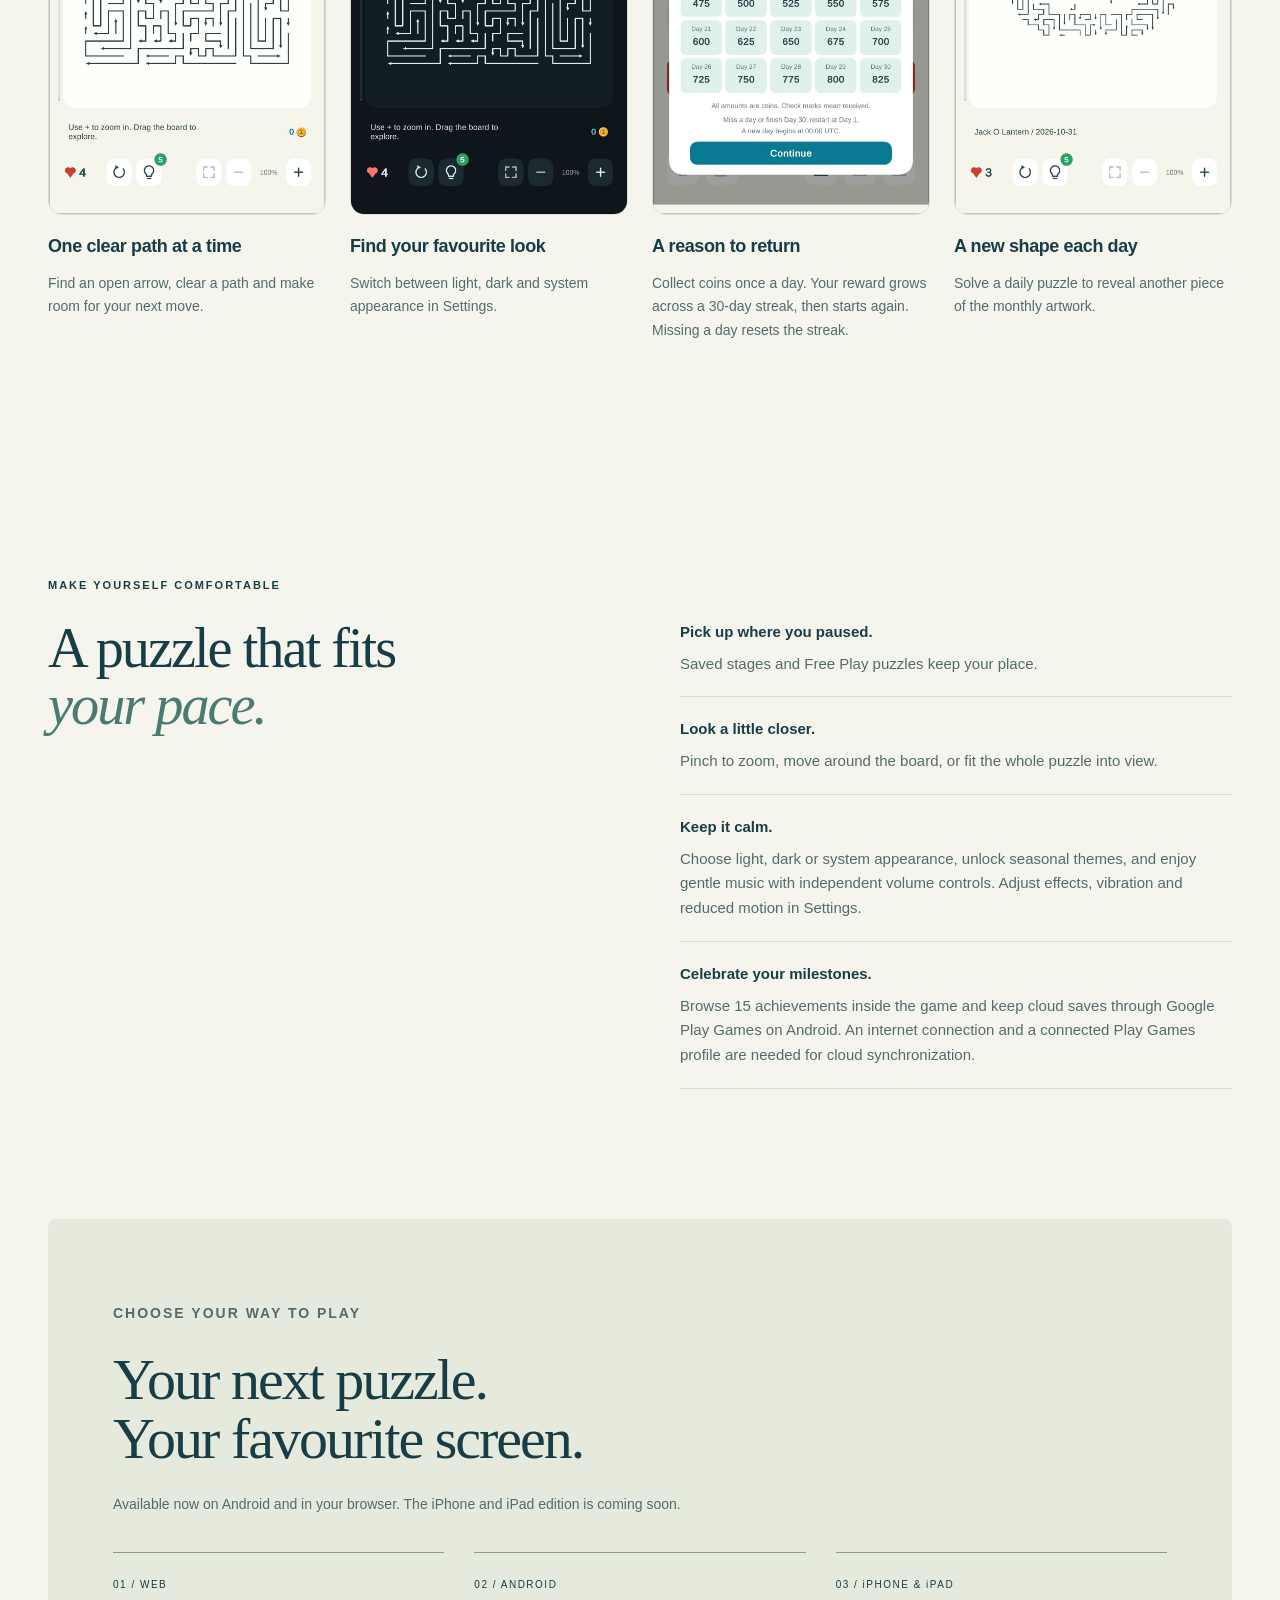
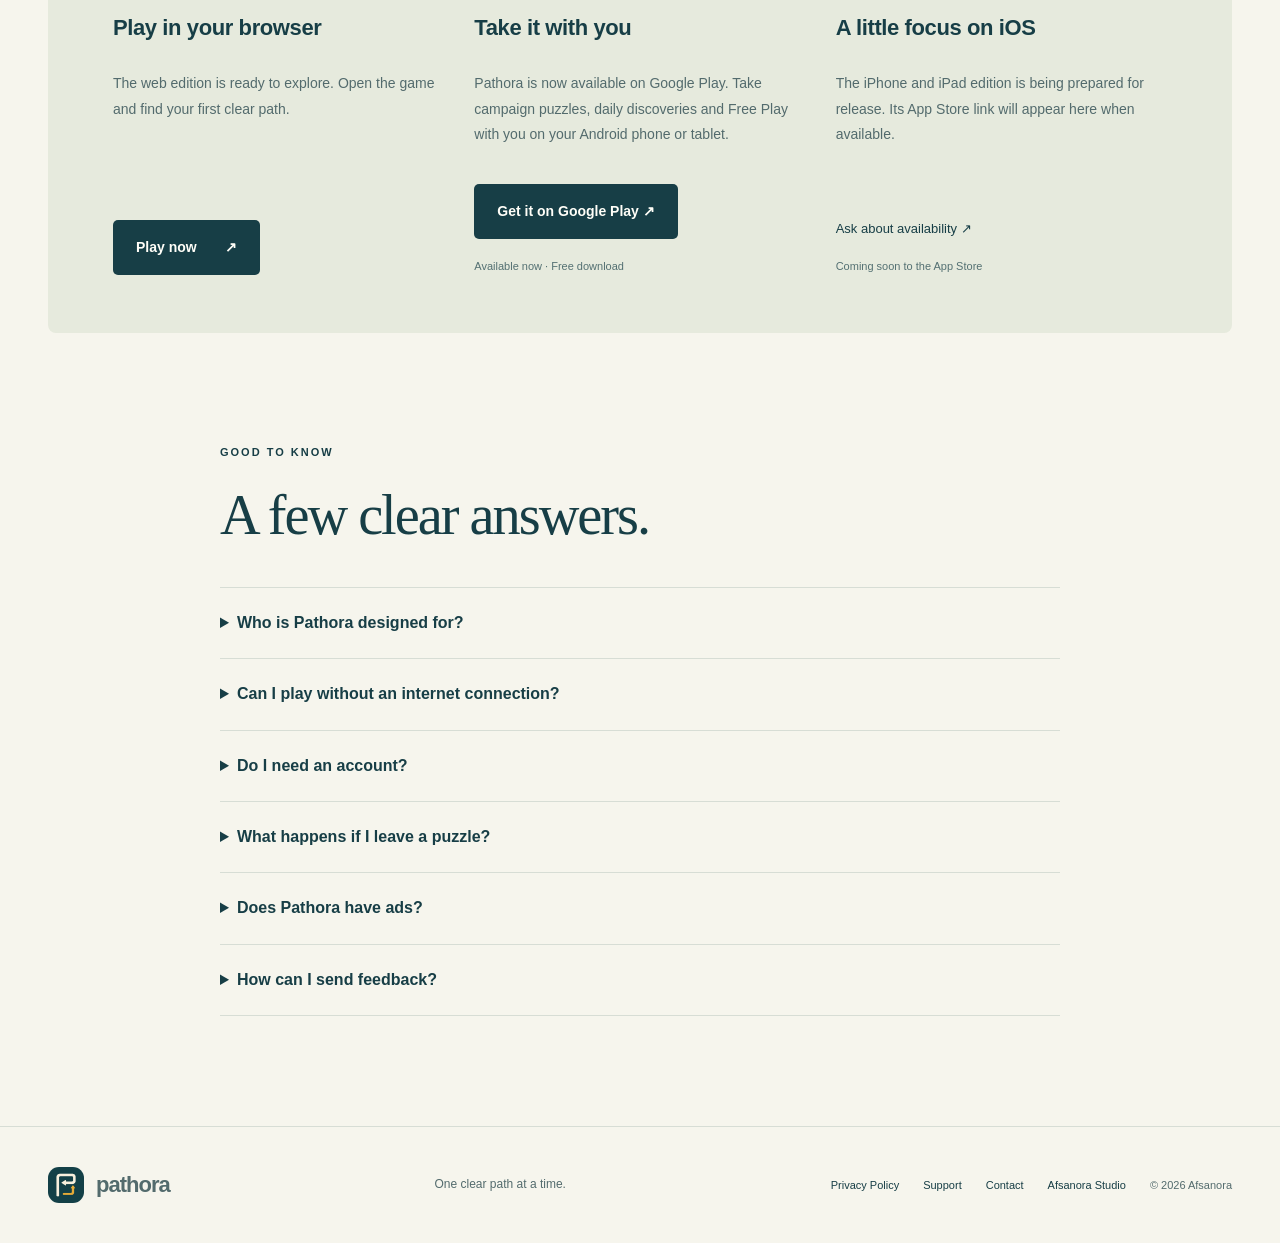
==== commit a46e07a7: "Update Android availability and current gameplay gallery" ====
--- a/index.html
+++ b/index.html
@@ -12,7 +12,7 @@
 
   <meta name="theme-color" content="#173e46"><meta property="og:title" content="Pathora — Find your clear path"><meta property="og:description" content="A thoughtful arrow puzzle by Afsanora. One clear path at a time."><meta property="og:type" content="website">
 
-  <link rel="icon" href="assets/icon.png"><link rel="stylesheet" href="style.css">
+  <link rel="canonical" href="https://pathora.afsanora.com/"><link rel="icon" href="assets/icon.png"><link rel="stylesheet" href="style.css">
 
 </head>
 
@@ -20,15 +20,15 @@
 
 <a class="skip" href="#main">Skip to content</a>
 
-<header class="header wrap"><a class="brand" href="./" aria-label="Pathora home"><img src="assets/icon.png" width="44" height="44" alt=""><span>pathora<span class="byline">BY AFSANORA</span></span></a><nav aria-label="Main navigation"><a href="#how-to-play">How to play</a><a href="#explore">Explore</a><a href="privacy/">Privacy</a><a class="nav-button" href="#availability">Get the game <span aria-hidden="true">↗</span></a></nav></header>
+<header class="header wrap"><a class="brand" href="./" aria-label="Pathora home"><img src="assets/icon.png" width="44" height="44" alt=""><span>pathora<span class="byline">BY AFSANORA</span></span></a><nav aria-label="Main navigation"><a href="#how-to-play">How to play</a><a href="#explore">Explore</a><a href="support/">Support</a><a href="privacy/">Privacy</a><a class="nav-button" href="#availability">Get the game <span aria-hidden="true">↗</span></a></nav></header>
 
 <main id="main">
 
 <section class="hero wrap">
 
-  <div class="hero-copy"><p class="eyebrow"><span class="small-line"></span> A LITTLE SPACE TO THINK</p><h1>Find your<br><em>clear path.</em></h1><p class="lead">A tangle of arrows. A moment of focus.<br>Clear the board, one thoughtful move at a time.</p><div class="actions"><a class="button" href="#how-to-play">Discover Pathora <span aria-hidden="true">→</span></a><a class="text-link" href="#availability">Play in your browser <span aria-hidden="true">↗</span></a></div><p class="quiet">A thoughtful puzzle for teens aged 13 and over and adults.</p></div>
+  <div class="hero-copy"><p class="eyebrow"><span class="small-line"></span> A LITTLE SPACE TO THINK</p><h1>Find your<br><em>clear path.</em></h1><p class="lead">A tangle of arrows. A moment of focus.<br>Clear the board, one thoughtful move at a time.</p><div class="actions"><a class="button" href="https://play.google.com/store/apps/details?id=com.afsanora.pathora">Get it on Google Play <span aria-hidden="true">↗</span></a><a class="text-link" href="https://play.pathora.afsanora.com/">Play in your browser <span aria-hidden="true">↗</span></a></div><p class="quiet">A thoughtful puzzle for teens aged 13 and over and adults.</p></div>
 
-  <div class="hero-art"><svg class="route" viewBox="0 0 560 660" aria-hidden="true"><path d="M10 500H110V560H210V90H445V200H540"/><path d="M524 184L540 200L524 216"/></svg><span class="art-note">a little tangled.<br>a lot satisfying.</span><div class="phone"><img src="assets/stages.webp" width="540" height="960" alt="Pathora stage 50, an arrow puzzle shaped like the number 50"></div><span class="art-caption"><span class="dot"></span> REAL GAMEPLAY</span></div>
+  <div class="hero-art"><svg class="route" viewBox="0 0 560 660" aria-hidden="true"><path d="M10 500H110V560H210V90H445V200H540"/><path d="M524 184L540 200L524 216"/></svg><span class="art-note">a little tangled.<br>a lot satisfying.</span><div class="phone"><img src="assets/milestone-1.0.15.png" width="540" height="960" alt="Pathora stage 50, an arrow puzzle shaped like the number 50"></div><span class="art-caption"><span class="dot"></span> REAL GAMEPLAY</span></div>
 
 </section>
 
@@ -36,16 +36,17 @@
 
 <section class="how wrap section" id="how-to-play"><div class="section-title"><p class="eyebrow">THE IDEA IS SIMPLE</p><h2>Every arrow has<br>a way out.</h2><p>The fun is finding the right order.</p></div><div class="steps"><article><span class="step-number">01</span><div><h3>Follow the arrow</h3><p>Find a path with nothing blocking its arrowhead. Tap anywhere along it to send it on its way.</p></div><span class="step-arrow" aria-hidden="true">↗</span></article><article><span class="step-number">02</span><div><h3>Untangle the board</h3><p>One move makes space for another. Plan ahead, zoom in, and use a hint when you need a fresh perspective.</p></div><span class="step-arrow" aria-hidden="true">↳</span></article><article><span class="step-number">03</span><div><h3>Enjoy the all-clear</h3><p>Remove every arrow to finish. Then take on the next puzzle — or save your place and come back later.</p></div><span class="step-arrow" aria-hidden="true">→</span></article></div></section>
 
-<section class="explore section" id="explore"><div class="wrap"><div class="explore-heading"><div><p class="eyebrow">YOUR NEXT LITTLE CHALLENGE</p><h2>Three ways<br>to find your flow.</h2></div><p>From your first clear path to a board<br>you can truly get lost in.</p></div><div class="modes"><article><div class="screen"><img src="assets/stages.webp" width="540" height="960" loading="lazy" alt="Number-shaped campaign milestone with zoom controls"></div><div class="mode-title"><h3>The journey</h3><span>01</span></div><p>Start simple, then explore winding paths, compact challenges and number-shaped milestones. Every campaign stage starts with at least three hearts.</p><span class="mode-detail">A gentle start. A growing challenge.</span></article><article><div class="screen"><img src="assets/daily.webp" width="540" height="960" loading="lazy" alt="Daily calendar with monthly artwork progress"></div><div class="mode-title"><h3>A daily discovery</h3><span>02</span></div><p>Find a new shape each day, play unfinished past challenges, and see your completion times in the calendar. Each completed day reveals part of the monthly artwork. Finish the whole month to collect it in your album and unlock its matching light and dark theme.</p><span class="mode-detail">Unlocks after completing stage 10.</span></article><article><div class="screen"><img src="assets/free-play.webp" width="540" height="960" loading="lazy" alt="Free Play settings with shapes, five board sizes and four difficulty choices"></div><div class="mode-title"><h3>Your rules</h3><span>03</span></div><p>Pick a classic board or a playful shape, choose one of five sizes from 10 × 10 to 100 × 100, and set the difficulty from Easy to Extreme. Share a puzzle link with a friend to play the same layout and compare your times. Or choose Zen: unlimited hearts and hints, with an optional rewarded video to start.</p><span class="mode-detail">Unlocks after completing stage 30.</span></article></div></div></section>
+<section class="explore section" id="explore"><div class="wrap"><div class="explore-heading"><div><p class="eyebrow">YOUR NEXT LITTLE CHALLENGE</p><h2>Three ways<br>to find your flow.</h2></div><p>From your first clear path to a board<br>you can truly get lost in.</p></div><div class="modes"><article><div class="screen"><img src="assets/milestone-1.0.15.png" width="540" height="960" loading="lazy" alt="Number-shaped campaign milestone with zoom controls"></div><div class="mode-title"><h3>The journey</h3><span>01</span></div><p>Start simple, then explore winding paths, compact challenges and number-shaped milestones. Every campaign stage starts with at least three hearts.</p><span class="mode-detail">A gentle start. A growing challenge.</span></article><article><div class="screen"><img src="assets/daily-1.0.15.png" width="540" height="960" loading="lazy" alt="Daily calendar with monthly artwork progress"></div><div class="mode-title"><h3>A daily discovery</h3><span>02</span></div><p>Find a new shape each day, play unfinished past challenges, and see your completion times in the calendar. Each completed day reveals part of the monthly artwork. Finish the whole month to collect it in your album and unlock its matching light and dark theme.</p><span class="mode-detail">Unlocks after completing stage 10.</span></article><article><div class="screen"><img src="assets/free-play-1.0.15.png" width="540" height="960" loading="lazy" alt="Free Play settings with shapes, five board sizes and four difficulty choices"></div><div class="mode-title"><h3>Your rules</h3><span>03</span></div><p>Pick a classic board or a playful shape, choose one of five sizes from 10 × 10 to 100 × 100, and set the difficulty from Easy to Extreme. Share a puzzle link with a friend to play the same layout and compare your times. Or choose Zen: unlimited hearts and hints, with an optional rewarded video to start.</p><span class="mode-detail">Unlocks after completing stage 30.</span></article></div></div></section>
 
+<section class="wrap section gallery-section" aria-labelledby="gallery-title"><p class="eyebrow">A CLOSER LOOK</p><h2 id="gallery-title">Small moments.<br>Fresh discoveries.</h2><div class="game-gallery"><figure><img src="assets/gameplay-1.0.15.png" width="1080" height="1920" loading="lazy" alt="Campaign arrow puzzle with hearts, hints and zoom controls"><figcaption><h3>One clear path at a time</h3><p>Find an open arrow, clear a path and make room for your next move.</p></figcaption></figure><figure><img src="assets/dark-1.0.15.png" width="1080" height="1920" loading="lazy" alt="Pathora arrow puzzle with a dark background and bright paths"><figcaption><h3>Find your favourite look</h3><p>Switch between light, dark and system appearance in Settings.</p></figcaption></figure><figure><img src="assets/rewards-1.0.15.png" width="1080" height="1920" loading="lazy" alt="Daily reward calendar showing coin rewards for 30 days"><figcaption><h3>A reason to return</h3><p>Collect coins once a day. Your reward grows across a 30-day streak, then starts again. Missing a day resets the streak.</p></figcaption></figure><figure><img src="assets/daily-gameplay-1.0.15.png" width="1080" height="1920" loading="lazy" alt="Daily arrow puzzle shaped like a jack-o-lantern"><figcaption><h3>A new shape each day</h3><p>Solve a daily puzzle to reveal another piece of the monthly artwork.</p></figcaption></figure></div></section>
 <section class="comfort section wrap"><p class="eyebrow">MAKE YOURSELF COMFORTABLE</p><h2>A puzzle that fits<br><em>your pace.</em></h2><div class="comfort-list"><p><strong>Pick up where you paused.</strong> Saved stages and Free Play puzzles keep your place.</p><p><strong>Look a little closer.</strong> Pinch to zoom, move around the board, or fit the whole puzzle into view.</p><p><strong>Keep it calm.</strong> Choose light, dark or system appearance, unlock seasonal themes, and enjoy gentle music with independent volume controls. Adjust effects, vibration and reduced motion in Settings.</p><p><strong>Celebrate your milestones.</strong> Browse 15 achievements inside the game and keep cloud saves through Google Play Games on Android. An internet connection and a connected Play Games profile are needed for cloud synchronization.</p></div></section>
 
-<section class="availability wrap platform-section" id="availability"><div><p class="eyebrow">CHOOSE YOUR WAY TO PLAY</p><h2>Your next puzzle.<br>Your favourite screen.</h2><p>Play now in your browser, or follow the mobile editions as they move towards release.</p><div class="platform-grid"><article><span class="platform-label">01 / WEB</span><h3>Play in your browser</h3><p>The web edition is ready to explore. Open the game and find your first clear path.</p><a class="button" href="https://play.pathora.afsanora.com/">Play now <span aria-hidden="true">↗</span></a></article><article><span class="platform-label">02 / ANDROID</span><h3>Take it with you</h3><p>Currently in Google Play closed testing. Invited testers can use the testing link shared with them.</p><a class="text-link" href="mailto:pathora@afsanora.com?subject=Pathora%20Android%20testing">Ask about testing ↗</a><span class="platform-status">Public download coming soon</span></article><article><span class="platform-label">03 / iPHONE & iPAD</span><h3>A little focus on iOS</h3><p>The iPhone and iPad edition is being prepared for release. Its App Store link will appear here when available.</p><a class="text-link" href="mailto:pathora@afsanora.com?subject=Pathora%20iOS%20availability">Ask about availability ↗</a><span class="platform-status">Coming soon to the App Store</span></article></div></div></section>
+<section class="availability wrap platform-section" id="availability"><div><p class="eyebrow">CHOOSE YOUR WAY TO PLAY</p><h2>Your next puzzle.<br>Your favourite screen.</h2><p>Available now on Android and in your browser. The iPhone and iPad edition is coming soon.</p><div class="platform-grid"><article><span class="platform-label">01 / WEB</span><h3>Play in your browser</h3><p>The web edition is ready to explore. Open the game and find your first clear path.</p><a class="button" href="https://play.pathora.afsanora.com/">Play now <span aria-hidden="true">↗</span></a></article><article><span class="platform-label">02 / ANDROID</span><h3>Take it with you</h3><p>Pathora is now available on Google Play. Take campaign puzzles, daily discoveries and Free Play with you on your Android phone or tablet.</p><a class="button" href="https://play.google.com/store/apps/details?id=com.afsanora.pathora">Get it on Google Play ↗</a><span class="platform-status">Available now · Free download</span></article><article><span class="platform-label">03 / iPHONE & iPAD</span><h3>A little focus on iOS</h3><p>The iPhone and iPad edition is being prepared for release. Its App Store link will appear here when available.</p><a class="text-link" href="mailto:pathora@afsanora.com?subject=Pathora%20iOS%20availability">Ask about availability ↗</a><span class="platform-status">Coming soon to the App Store</span></article></div></div></section>
 
 <section class="faq wrap section"><p class="eyebrow">GOOD TO KNOW</p><h2>A few clear answers.</h2><details><summary>Who is Pathora designed for?</summary><p>Pathora is designed for teens aged 13 and over and adults who enjoy spatial puzzles and planning ahead. It is not directed to children under 13.</p></details><details><summary>Can I play without an internet connection?</summary><p>Yes. The current Android game generates its stages and daily puzzles locally. Ordinary campaign, daily and Free Play puzzles work offline after installation. Optional rewarded ads, including starting a new Zen puzzle, require an internet connection.</p></details><details><summary>Do I need an account?</summary><p>You do not need a separate Pathora account to play. With Google Play Games integration: when signed in through Google, progress syncs automatically from the main menu and earned achievements are reported to Google. Local play remains available without a connection. Manage automatic sign-in through your Play Games settings.</p></details><details><summary>What happens if I leave a puzzle?</summary><p>Continue stages returns you to your unfinished campaign stage. Free Play has a separate saved puzzle that you can resume from its settings screen.</p></details><details><summary>Does Pathora have ads?</summary><p>The latest Android closed-test build includes optional rewarded test ads for one extra heart, three extra hints, or starting a Zen puzzle. There are no banners or automatic ad breaks. One heart revival is available per puzzle attempt. These demo ads do not generate revenue; an internet connection is needed. Ordinary play remains available offline. See our <a href="privacy/">Privacy Policy</a> for SDK data handling.</p></details><details><summary>How can I send feedback?</summary><p>Email <a href="mailto:pathora@afsanora.com">pathora@afsanora.com</a>. For technical issues, your device model, Android version and a description of what happened can help us investigate. Please avoid sending sensitive personal information.</p></details></section>
 
 </main>
 
-<footer class="footer"><div class="wrap"><a class="brand" href="./"><img src="assets/icon.png" width="36" height="36" alt=""><span>pathora</span></a><p>One clear path at a time.</p><div><a href="privacy/">Privacy Policy</a><a href="mailto:pathora@afsanora.com">Contact</a><a href="https://afsanora.com/">Afsanora Studio</a><span>© 2026 Afsanora</span></div></div></footer>
+<footer class="footer"><div class="wrap"><a class="brand" href="./"><img src="assets/icon.png" width="36" height="36" alt=""><span>pathora</span></a><p>One clear path at a time.</p><div><a href="privacy/">Privacy Policy</a><a href="support/">Support</a><a href="mailto:pathora@afsanora.com">Contact</a><a href="https://afsanora.com/">Afsanora Studio</a><span>© 2026 Afsanora</span></div></div></footer>
 
 </body></html>
--- a/style.css
+++ b/style.css
@@ -3,3 +3,5 @@
 @media(min-width:1500px){.hero{min-height:800px}}@media(max-width:1000px){.wrap{width:calc(100% - 56px)}.hero{gap:15px}.hero-art{min-height:560px}.phone{width:240px}.art-note{right:0;font-size:16px}.how{gap:45px}.modes{gap:28px}.screen{padding:20px 20px 0;max-height:325px}.availability{padding:48px 40px}.footer>.wrap{flex-wrap:wrap}.comfort{gap:0 40px}}@media(max-width:700px){.wrap{width:calc(100% - 40px)}.header{padding-block:20px;gap:20px;align-items:start}.header nav{gap:16px;font-size:12px;flex-wrap:wrap;justify-content:flex-end;max-width:230px}.header nav>a:first-child{display:none}.nav-button{padding:6px 10px}.brand{font-size:23px}.brand img{width:36px;height:36px}.byline{font-size:7px}.hero{grid-template-columns:1fr;padding-top:46px;gap:20px}.hero h1{font-size:72px}.lead{font-size:16px;margin:24px 0}.eyebrow{font-size:9px;letter-spacing:1.7px;margin-bottom:23px}.hero-art{min-height:570px;width:min(100%,440px);margin:auto}.hero-art:before{inset:45px 0}.phone{width:255px}.art-note{top:8px;right:10px}.hero .quiet{font-size:11px}.actions{gap:21px}.button{font-size:13px;padding:15px 18px}.strip-inner{font-size:10px;gap:12px;flex-wrap:wrap;justify-content:center}.strip-inner i{font-size:9px}.section{padding-block:70px}.how{grid-template-columns:1fr;gap:35px}.steps article{gap:18px}.steps h3{font-size:19px}.explore-heading{display:block;margin-bottom:40px}.explore-heading>p{margin-top:25px}.modes{grid-template-columns:1fr;gap:50px}.modes article{max-width:390px;margin:auto}.screen{max-height:395px;padding:25px 48px 0}.mode-title{margin-top:22px}.comfort{grid-template-columns:1fr;gap:25px}.comfort h2{margin-bottom:12px}.availability{padding:38px 28px;display:block}.availability h2{font-size:48px}.availability-aside{display:none}.faq h2{font-size:43px}.footer>.wrap{gap:16px}.footer p{display:none}.footer>.wrap>div{gap:18px;flex-wrap:wrap;font-size:10px}.policy{padding-block:48px 70px}.policy h1{font-size:49px}.policy h2{font-size:21px}.policy p,.policy li{font-size:15px}}@media(prefers-reduced-motion:reduce){html{scroll-behavior:auto}*{transition:none!important}}
 
 .platform-section{display:block}.platform-section>div{width:100%}.platform-grid{display:grid;grid-template-columns:repeat(3,minmax(0,1fr));gap:30px;margin-top:36px}.platform-grid article{border-top:1px solid #879d8d;padding-top:24px;display:flex;flex-direction:column;align-items:flex-start}.platform-label{font-size:10px;letter-spacing:1.5px}.platform-grid h3{font-size:22px;margin:20px 0 4px}.platform-grid p{font-size:14px;line-height:1.8;flex:1}.platform-grid .button{margin-top:12px}.platform-status{font-size:11px;opacity:.7;margin-top:18px}.platform-grid .text-link{font-size:13px;margin-top:12px}@media(max-width:800px){.platform-grid{grid-template-columns:1fr;gap:32px}}
+
+.game-gallery{display:grid;grid-template-columns:repeat(4,minmax(0,1fr));gap:24px;margin-top:42px}.game-gallery figure{margin:0;min-width:0}.game-gallery img{width:100%;border:1px solid var(--line);border-radius:14px}.game-gallery figcaption{padding-top:20px}.game-gallery h3{font-size:18px}.game-gallery p{font-size:14px;color:var(--muted)}@media(max-width:1000px){.game-gallery{grid-template-columns:repeat(2,minmax(0,1fr))}}@media(max-width:500px){.game-gallery{grid-template-columns:1fr}.game-gallery figure{max-width:320px;margin:auto}}
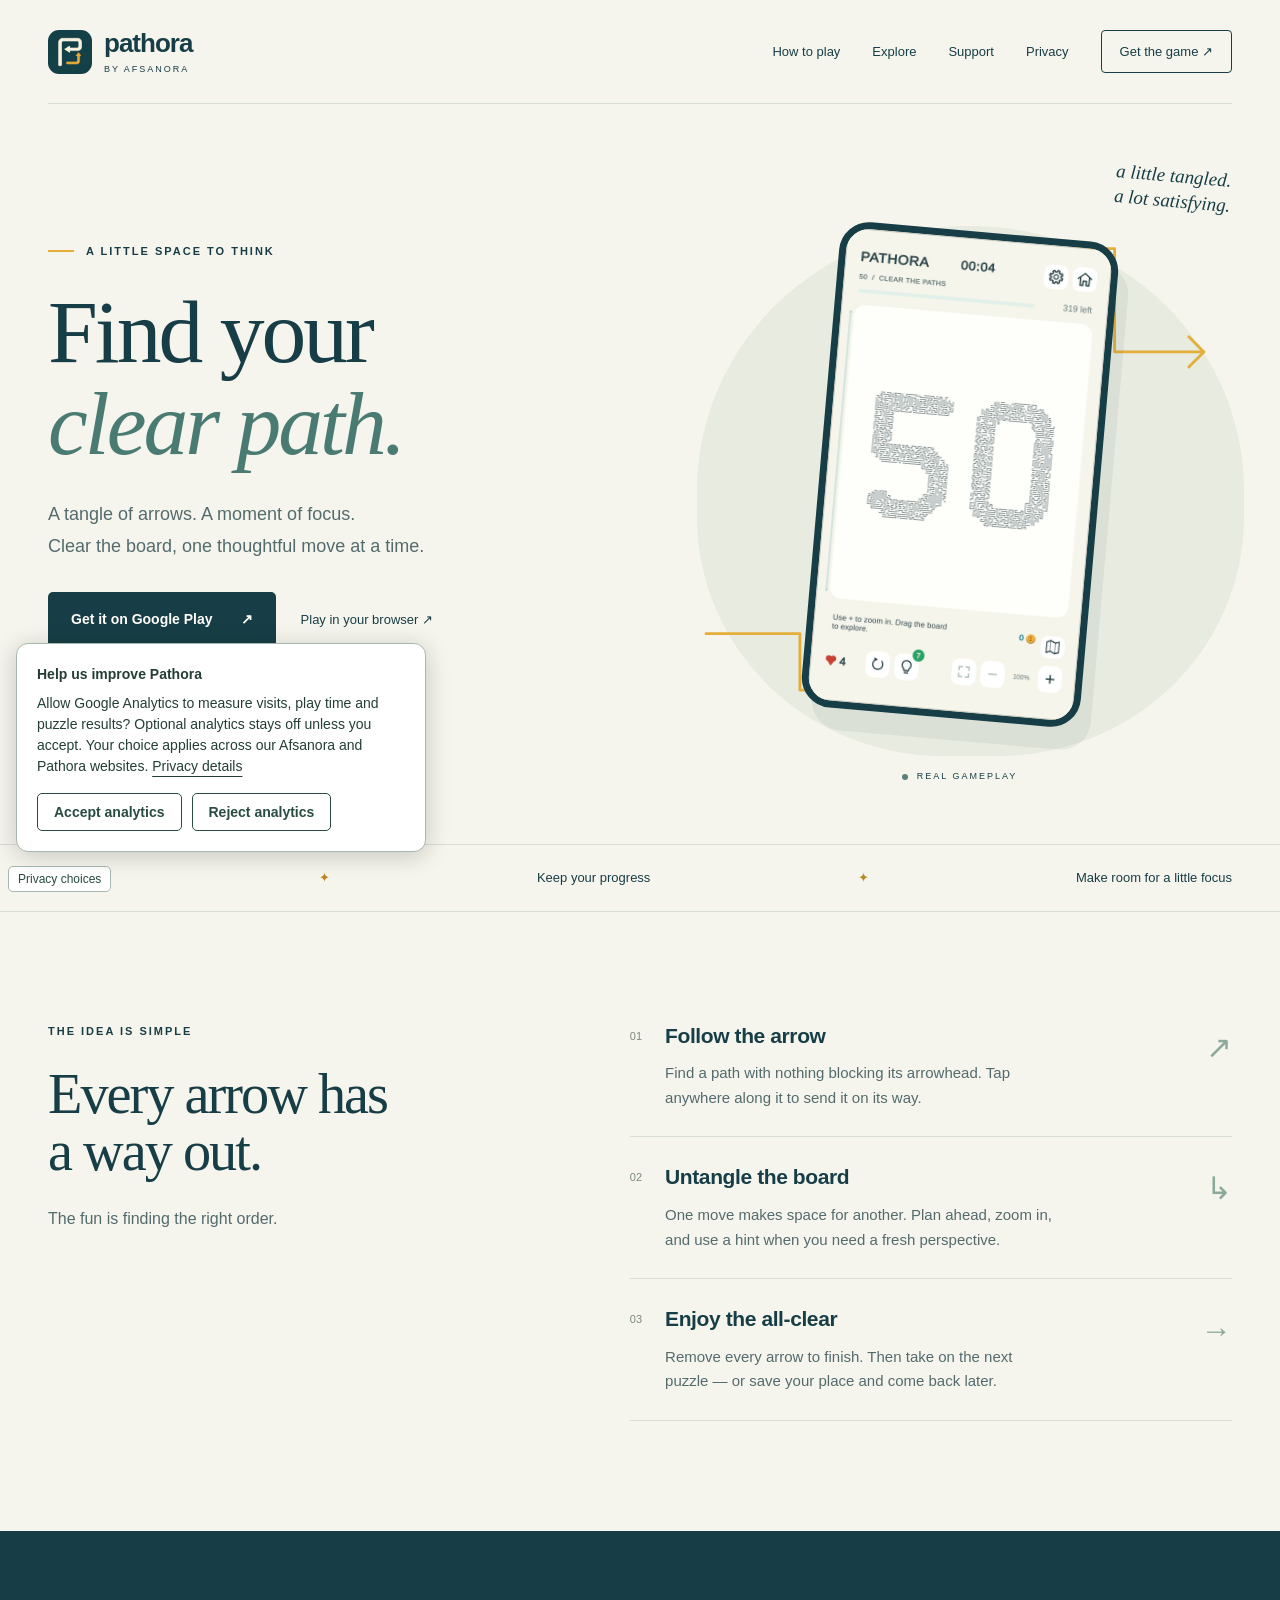
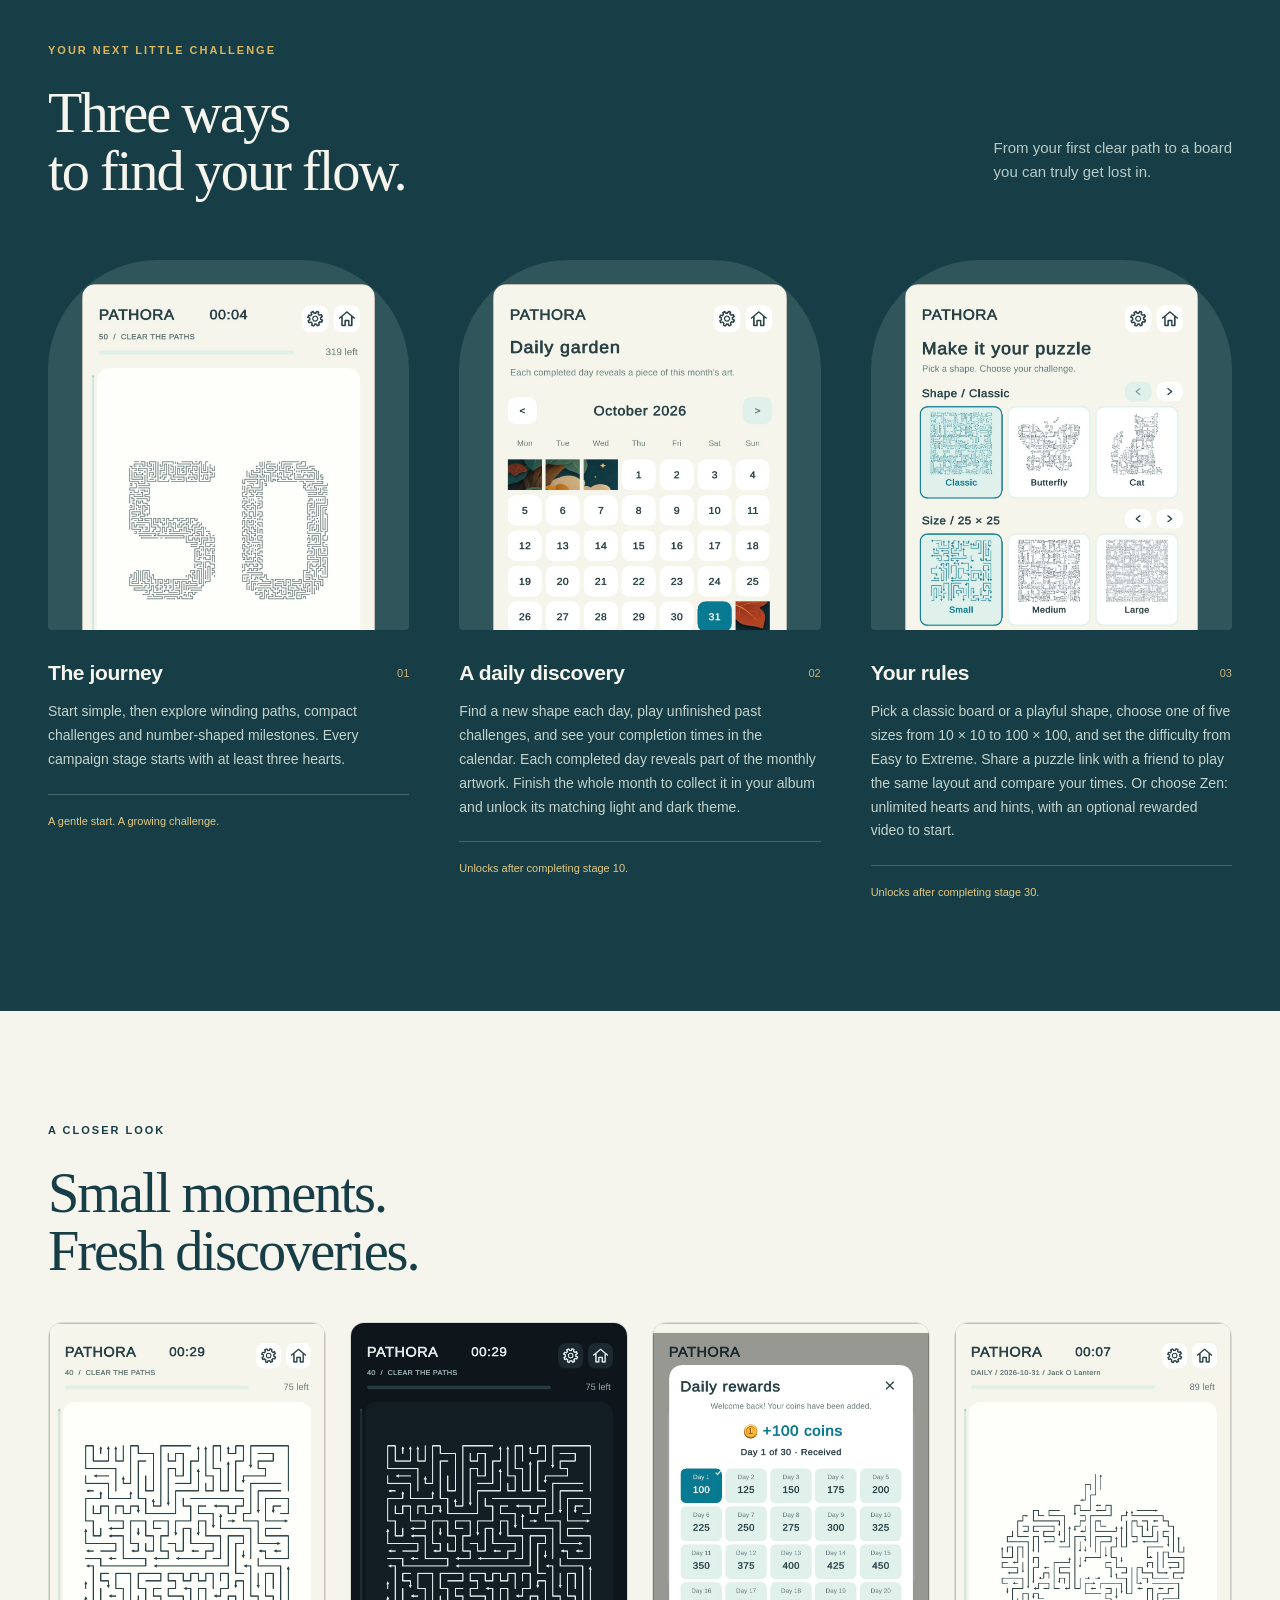
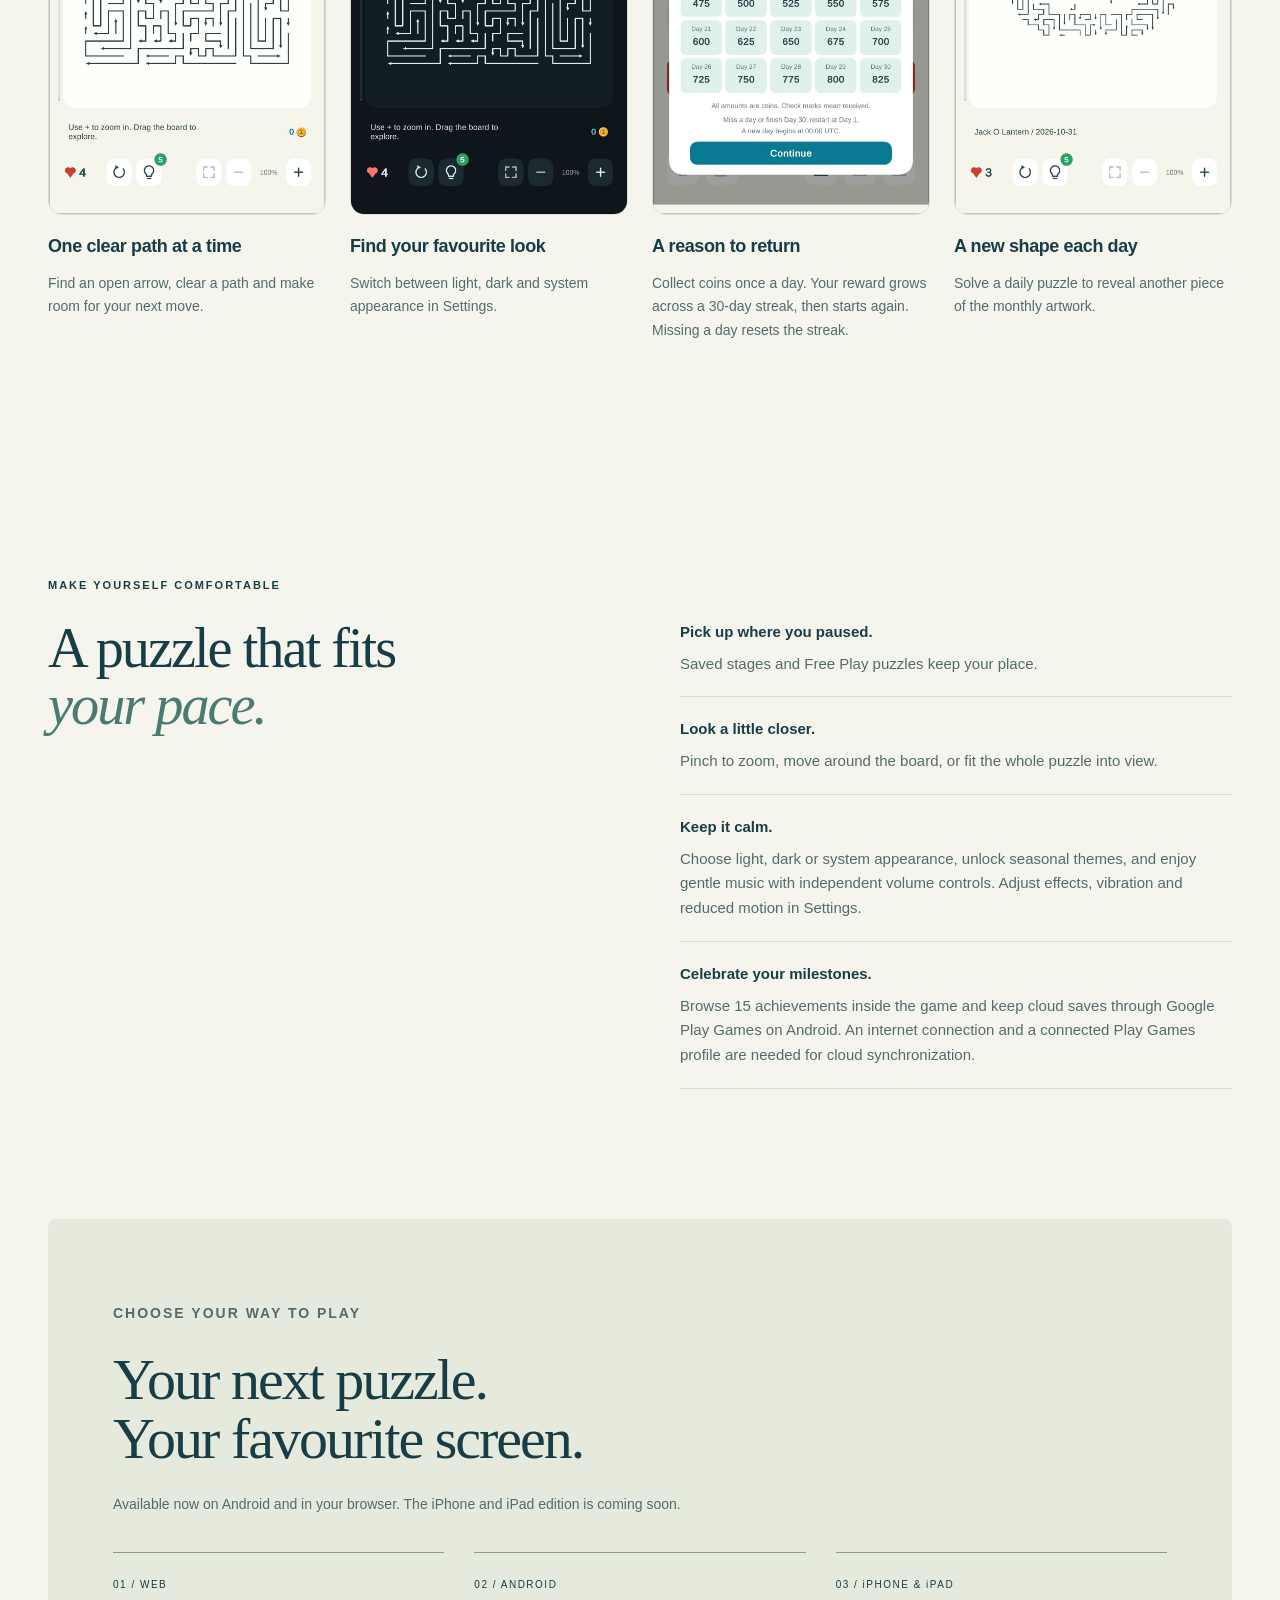
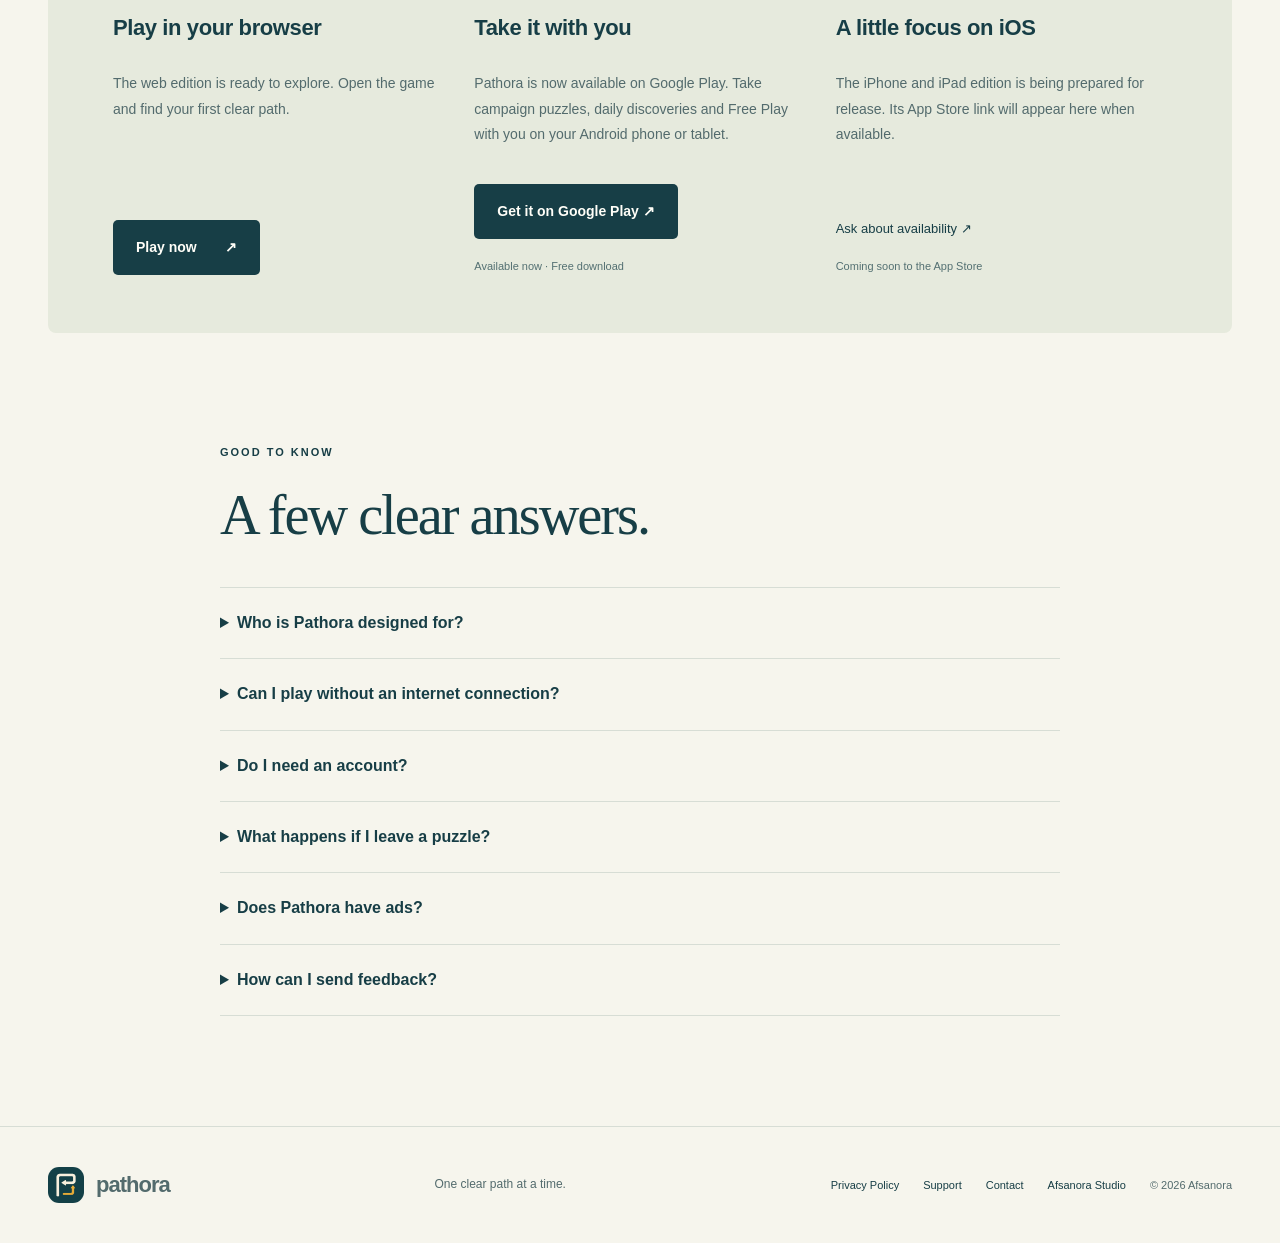
==== commit f327206c: "Add consent-only website analytics" ====
--- a/index.html
+++ b/index.html
@@ -14,7 +14,7 @@
 
   <link rel="canonical" href="https://pathora.afsanora.com/"><link rel="icon" href="assets/icon.png"><link rel="stylesheet" href="style.css">
 
-</head>
+<script defer src="/analytics.js"></script></head>
 
 <body>
 
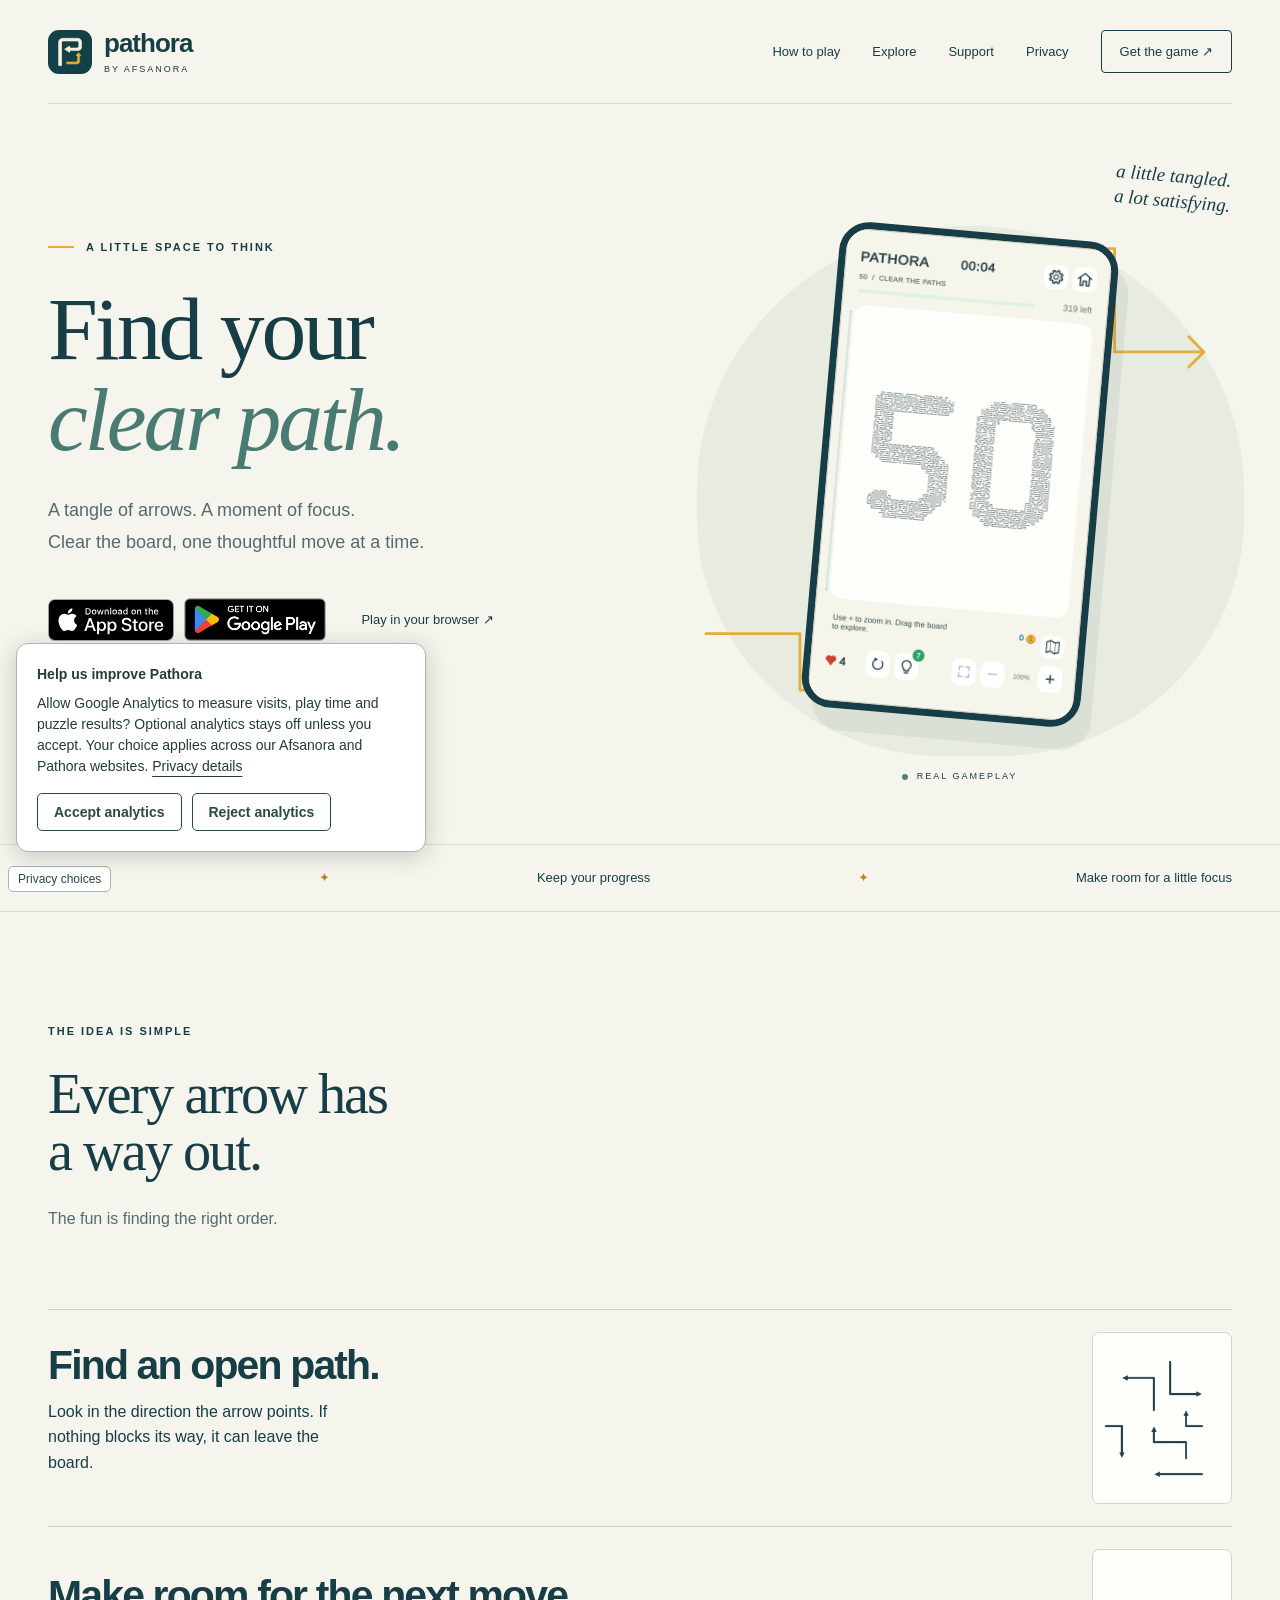
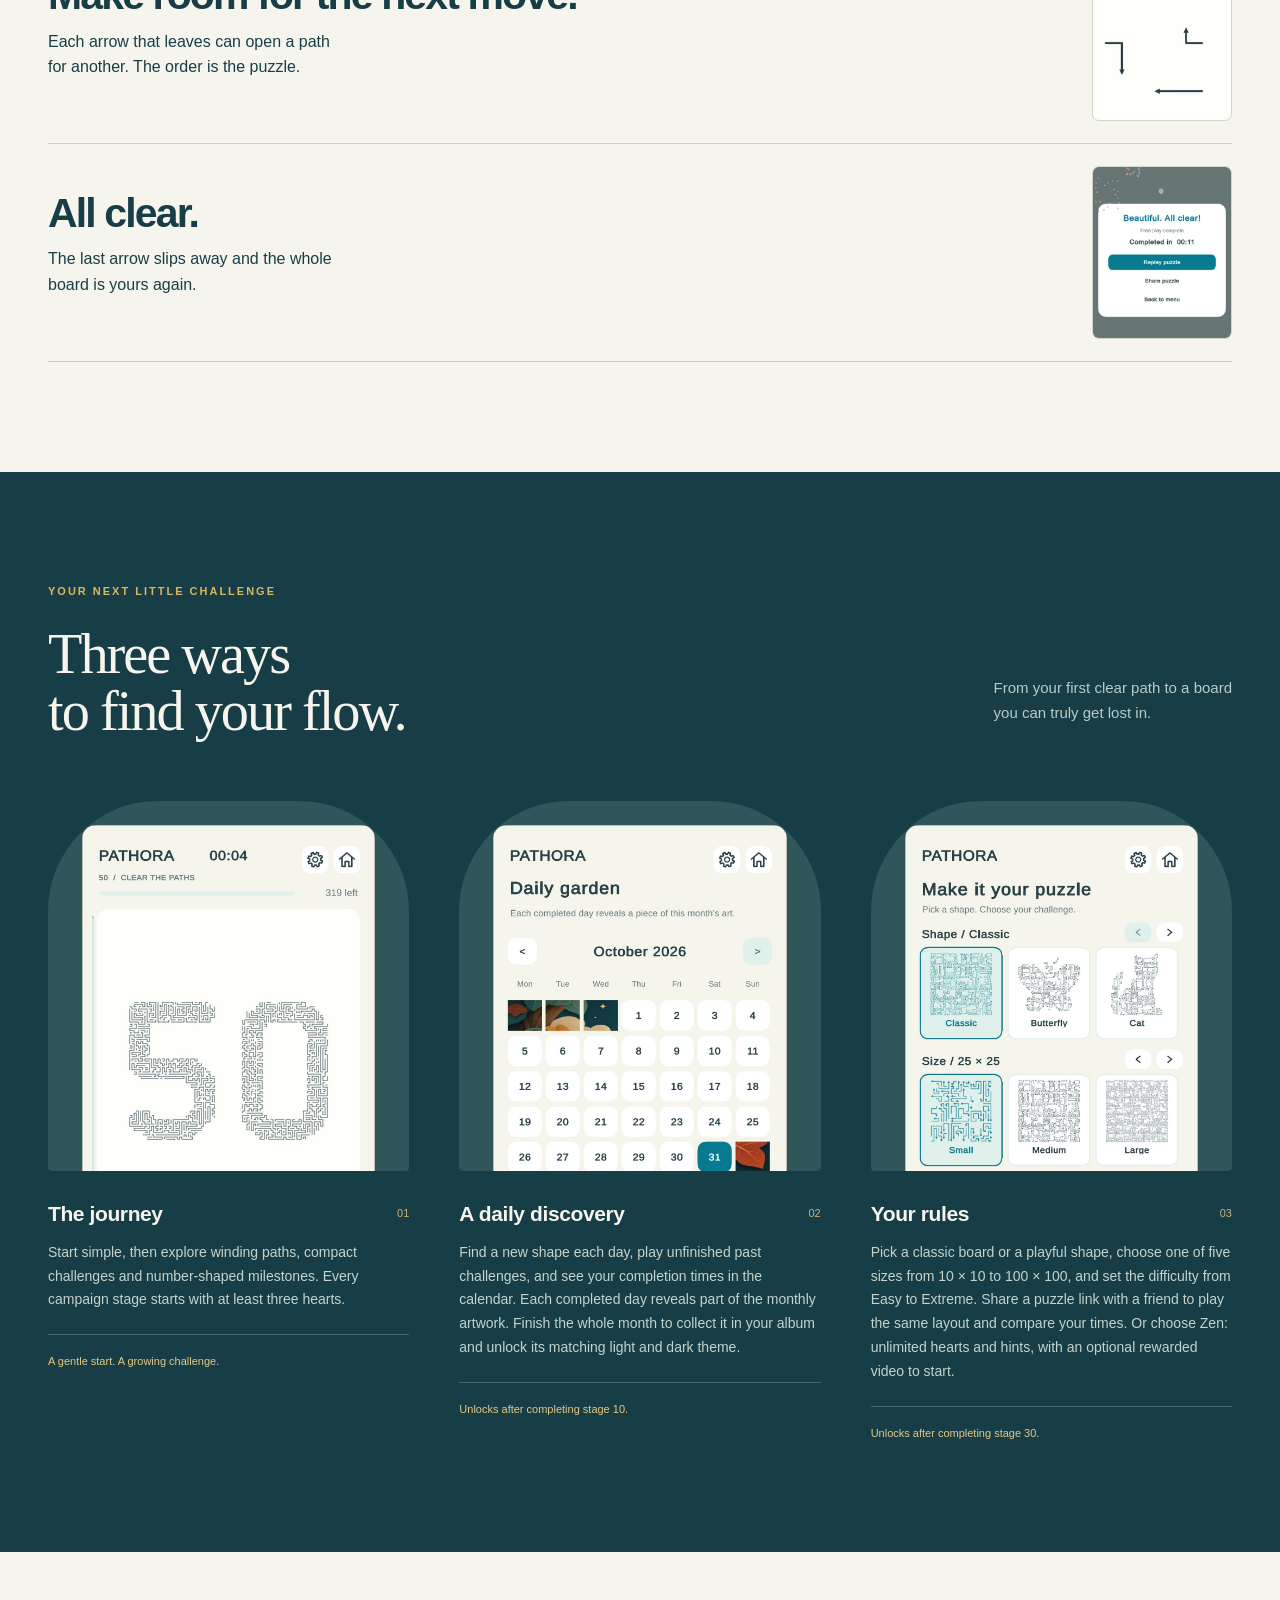
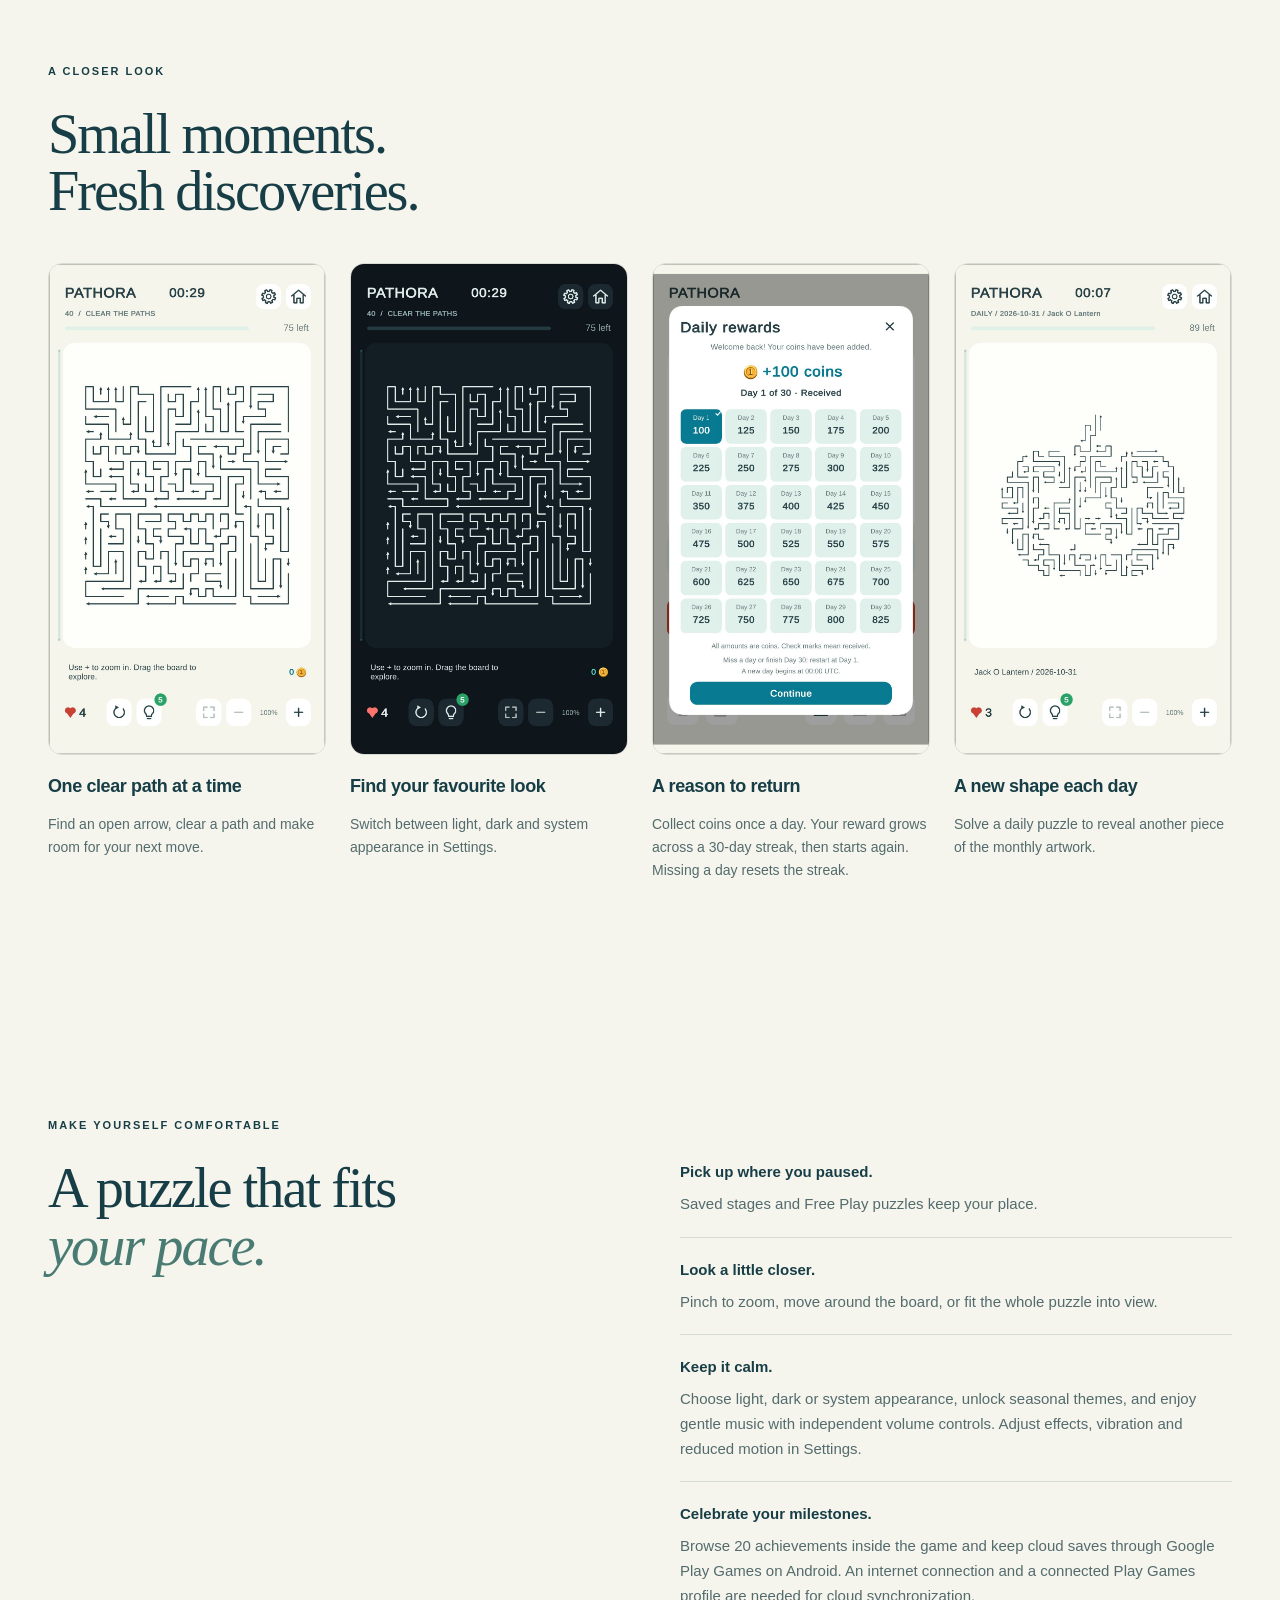
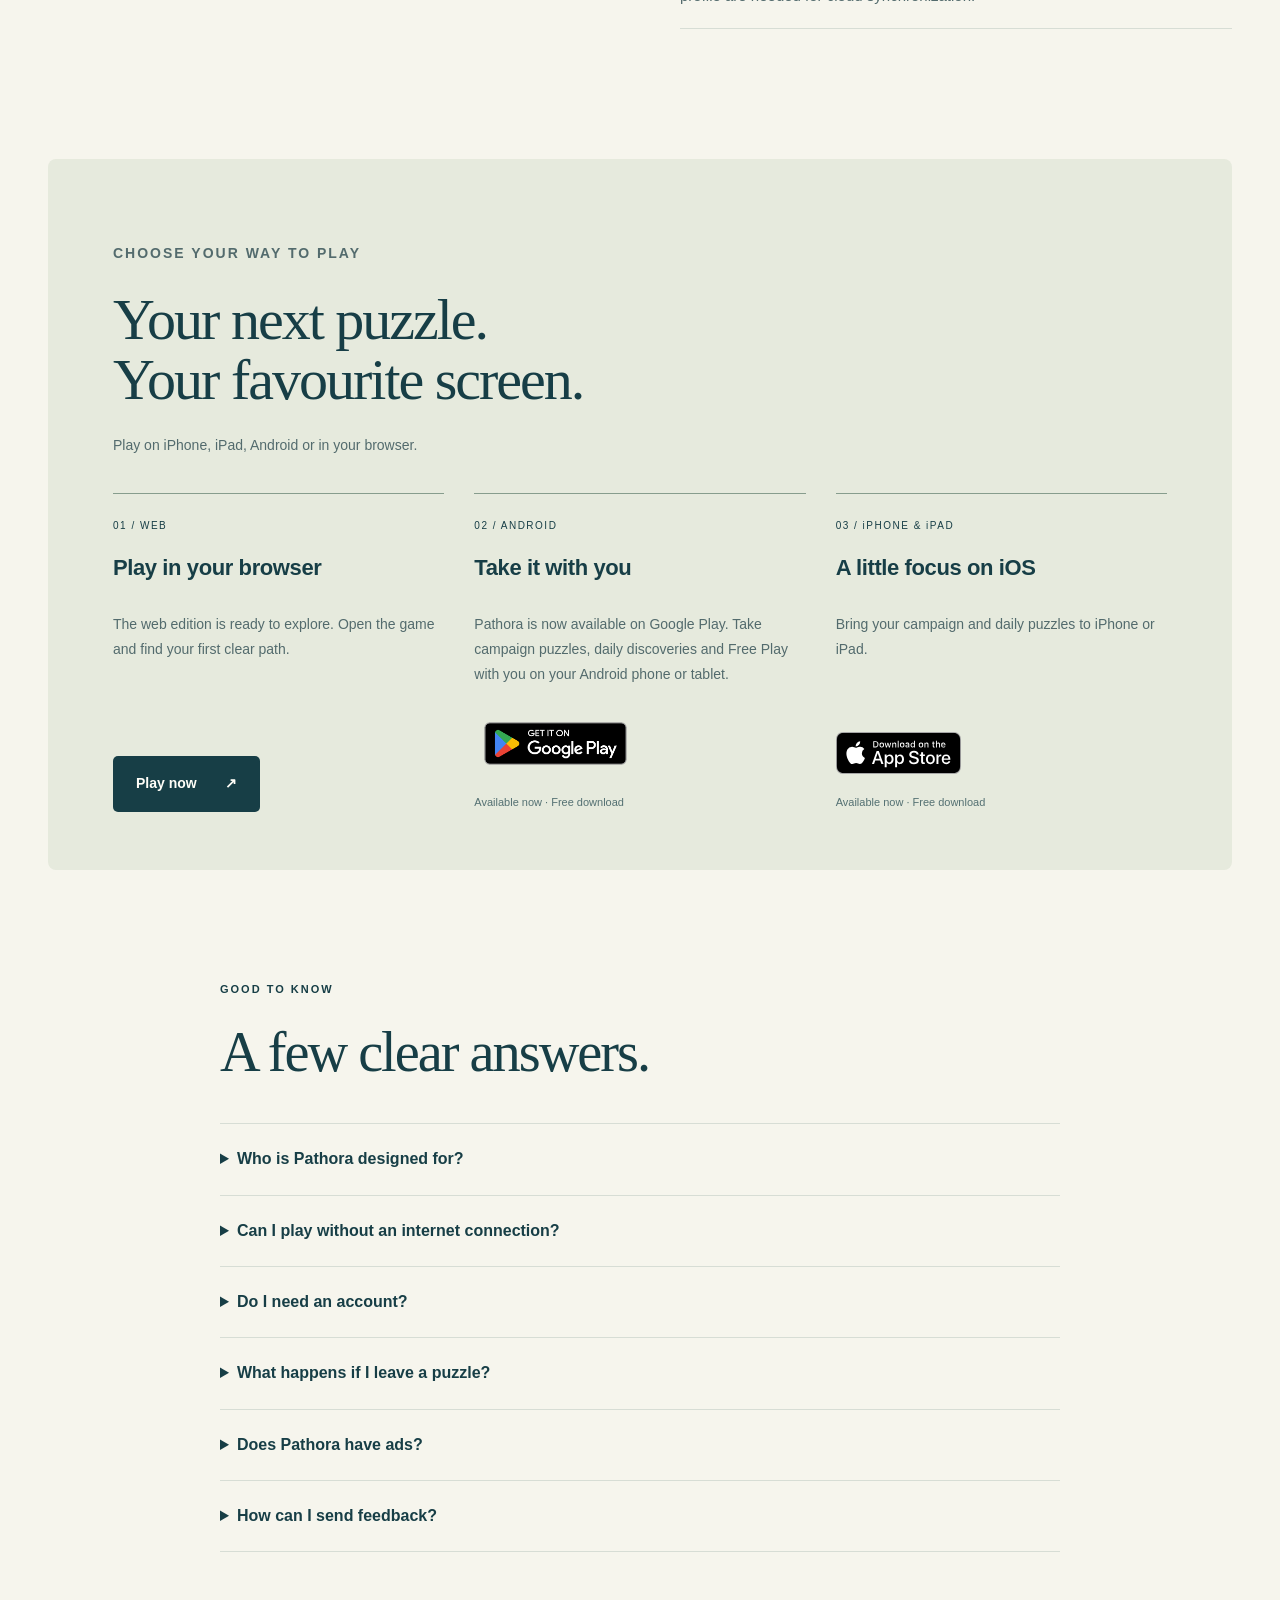
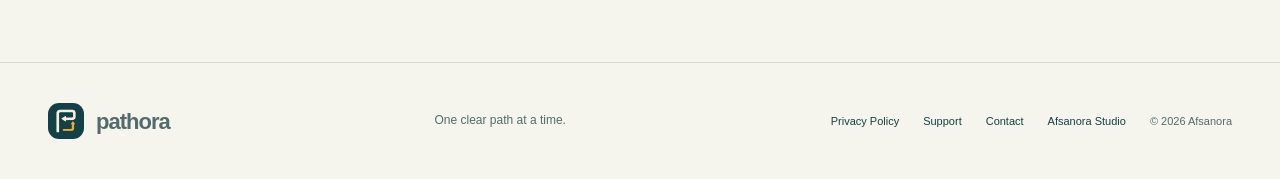
==== commit c60a1be2: "Introduce Pathora through scrollable gameplay and link both mobile stores" ====
--- a/index.html
+++ b/index.html
@@ -14,7 +14,7 @@
 
   <link rel="canonical" href="https://pathora.afsanora.com/"><link rel="icon" href="assets/icon.png"><link rel="stylesheet" href="style.css">
 
-<script defer src="/analytics.js"></script></head>
+<script defer src="/analytics.js"></script><link rel="stylesheet" href="puzzle-story.css"><script defer src="puzzle-story.js"></script></head>
 
 <body>
 
@@ -26,7 +26,14 @@
 
 <section class="hero wrap">
 
-  <div class="hero-copy"><p class="eyebrow"><span class="small-line"></span> A LITTLE SPACE TO THINK</p><h1>Find your<br><em>clear path.</em></h1><p class="lead">A tangle of arrows. A moment of focus.<br>Clear the board, one thoughtful move at a time.</p><div class="actions"><a class="button" href="https://play.google.com/store/apps/details?id=com.afsanora.pathora">Get it on Google Play <span aria-hidden="true">↗</span></a><a class="text-link" href="https://play.pathora.afsanora.com/">Play in your browser <span aria-hidden="true">↗</span></a></div><p class="quiet">A thoughtful puzzle for teens aged 13 and over and adults.</p></div>
+  <div class="hero-copy"><p class="eyebrow"><span class="small-line"></span> A LITTLE SPACE TO THINK</p><h1>Find your<br><em>clear path.</em></h1><p class="lead">A tangle of arrows. A moment of focus.<br>Clear the board, one thoughtful move at a time.</p><div class="actions"><div class="store-badges">
+                <a class="store-badge" href="https://apps.apple.com/us/app/pathora-puzzle/id6822680724" target="_blank" rel="noopener">
+                  <img src="assets/app-store-badge.svg" width="120" height="40" alt="Download Pathora on the App Store">
+                </a>
+                <a class="store-badge google-play" href="https://play.google.com/store/apps/details?id=com.afsanora.pathora" target="_blank" rel="noopener">
+                  <img src="assets/google-play-badge.png" width="646" height="250" alt="Get Pathora on Google Play">
+                </a>
+              </div><a class="text-link" href="https://play.pathora.afsanora.com/">Play in your browser <span aria-hidden="true">↗</span></a></div><p class="quiet">A thoughtful puzzle for teens aged 13 and over and adults.</p></div>
 
   <div class="hero-art"><svg class="route" viewBox="0 0 560 660" aria-hidden="true"><path d="M10 500H110V560H210V90H445V200H540"/><path d="M524 184L540 200L524 216"/></svg><span class="art-note">a little tangled.<br>a lot satisfying.</span><div class="phone"><img src="assets/milestone-1.0.15.png" width="540" height="960" alt="Pathora stage 50, an arrow puzzle shaped like the number 50"></div><span class="art-caption"><span class="dot"></span> REAL GAMEPLAY</span></div>
 
@@ -34,19 +41,54 @@
 
 <div class="feature-strip"><div class="wrap strip-inner"><span>Play offline</span><i aria-hidden="true">✦</i><span>Keep your progress</span><i aria-hidden="true">✦</i><span>Make room for a little focus</span></div></div>
 
-<section class="how wrap section" id="how-to-play"><div class="section-title"><p class="eyebrow">THE IDEA IS SIMPLE</p><h2>Every arrow has<br>a way out.</h2><p>The fun is finding the right order.</p></div><div class="steps"><article><span class="step-number">01</span><div><h3>Follow the arrow</h3><p>Find a path with nothing blocking its arrowhead. Tap anywhere along it to send it on its way.</p></div><span class="step-arrow" aria-hidden="true">↗</span></article><article><span class="step-number">02</span><div><h3>Untangle the board</h3><p>One move makes space for another. Plan ahead, zoom in, and use a hint when you need a fresh perspective.</p></div><span class="step-arrow" aria-hidden="true">↳</span></article><article><span class="step-number">03</span><div><h3>Enjoy the all-clear</h3><p>Remove every arrow to finish. Then take on the next puzzle — or save your place and come back later.</p></div><span class="step-arrow" aria-hidden="true">→</span></article></div></section>
+<section class="wrap section" id="how-to-play"><div class="section-title"><p class="eyebrow">THE IDEA IS SIMPLE</p><h2>Every arrow has<br>a way out.</h2><p>The fun is finding the right order.</p></div>        <div class="puzzle-story" data-scroll-story>
+          <div class="story-stage" aria-hidden="true">
+            <div class="story-screen">
+              <video width="454" height="560" playsinline muted preload="none" poster="assets/pathora-start.webp" data-video-src="assets/pathora-first-moves.mp4"></video>
+            </div>
+            <div class="story-progress"></div>
+          </div>
+          <div class="story-steps">
+            <article class="story-step">
+              <div>
+                <h3>Find an open path.</h3>
+                <p>Look in the direction the arrow points. If nothing blocks its way, it can leave the board.</p>
+              </div>
+              <img src="assets/pathora-start.webp" width="454" height="560" alt="Six arrows on the starting board" loading="lazy">
+            </article>
+            <article class="story-step">
+              <div>
+                <h3>Make room for the next move.</h3>
+                <p>Each arrow that leaves can open a path for another. The order is the puzzle.</p>
+              </div>
+              <img src="assets/pathora-open.webp" width="454" height="560" alt="The same board with a few arrows remaining" loading="lazy">
+            </article>
+            <article class="story-step">
+              <div>
+                <h3>All clear.</h3>
+                <p>The last arrow slips away and the whole board is yours again.</p>
+              </div>
+              <img src="assets/pathora-clear.webp" width="454" height="560" alt="Pathora's All Clear completion screen" loading="lazy">
+            </article>
+          </div>
+        </div></section>
 
 <section class="explore section" id="explore"><div class="wrap"><div class="explore-heading"><div><p class="eyebrow">YOUR NEXT LITTLE CHALLENGE</p><h2>Three ways<br>to find your flow.</h2></div><p>From your first clear path to a board<br>you can truly get lost in.</p></div><div class="modes"><article><div class="screen"><img src="assets/milestone-1.0.15.png" width="540" height="960" loading="lazy" alt="Number-shaped campaign milestone with zoom controls"></div><div class="mode-title"><h3>The journey</h3><span>01</span></div><p>Start simple, then explore winding paths, compact challenges and number-shaped milestones. Every campaign stage starts with at least three hearts.</p><span class="mode-detail">A gentle start. A growing challenge.</span></article><article><div class="screen"><img src="assets/daily-1.0.15.png" width="540" height="960" loading="lazy" alt="Daily calendar with monthly artwork progress"></div><div class="mode-title"><h3>A daily discovery</h3><span>02</span></div><p>Find a new shape each day, play unfinished past challenges, and see your completion times in the calendar. Each completed day reveals part of the monthly artwork. Finish the whole month to collect it in your album and unlock its matching light and dark theme.</p><span class="mode-detail">Unlocks after completing stage 10.</span></article><article><div class="screen"><img src="assets/free-play-1.0.15.png" width="540" height="960" loading="lazy" alt="Free Play settings with shapes, five board sizes and four difficulty choices"></div><div class="mode-title"><h3>Your rules</h3><span>03</span></div><p>Pick a classic board or a playful shape, choose one of five sizes from 10 × 10 to 100 × 100, and set the difficulty from Easy to Extreme. Share a puzzle link with a friend to play the same layout and compare your times. Or choose Zen: unlimited hearts and hints, with an optional rewarded video to start.</p><span class="mode-detail">Unlocks after completing stage 30.</span></article></div></div></section>
 
 <section class="wrap section gallery-section" aria-labelledby="gallery-title"><p class="eyebrow">A CLOSER LOOK</p><h2 id="gallery-title">Small moments.<br>Fresh discoveries.</h2><div class="game-gallery"><figure><img src="assets/gameplay-1.0.15.png" width="1080" height="1920" loading="lazy" alt="Campaign arrow puzzle with hearts, hints and zoom controls"><figcaption><h3>One clear path at a time</h3><p>Find an open arrow, clear a path and make room for your next move.</p></figcaption></figure><figure><img src="assets/dark-1.0.15.png" width="1080" height="1920" loading="lazy" alt="Pathora arrow puzzle with a dark background and bright paths"><figcaption><h3>Find your favourite look</h3><p>Switch between light, dark and system appearance in Settings.</p></figcaption></figure><figure><img src="assets/rewards-1.0.15.png" width="1080" height="1920" loading="lazy" alt="Daily reward calendar showing coin rewards for 30 days"><figcaption><h3>A reason to return</h3><p>Collect coins once a day. Your reward grows across a 30-day streak, then starts again. Missing a day resets the streak.</p></figcaption></figure><figure><img src="assets/daily-gameplay-1.0.15.png" width="1080" height="1920" loading="lazy" alt="Daily arrow puzzle shaped like a jack-o-lantern"><figcaption><h3>A new shape each day</h3><p>Solve a daily puzzle to reveal another piece of the monthly artwork.</p></figcaption></figure></div></section>
-<section class="comfort section wrap"><p class="eyebrow">MAKE YOURSELF COMFORTABLE</p><h2>A puzzle that fits<br><em>your pace.</em></h2><div class="comfort-list"><p><strong>Pick up where you paused.</strong> Saved stages and Free Play puzzles keep your place.</p><p><strong>Look a little closer.</strong> Pinch to zoom, move around the board, or fit the whole puzzle into view.</p><p><strong>Keep it calm.</strong> Choose light, dark or system appearance, unlock seasonal themes, and enjoy gentle music with independent volume controls. Adjust effects, vibration and reduced motion in Settings.</p><p><strong>Celebrate your milestones.</strong> Browse 15 achievements inside the game and keep cloud saves through Google Play Games on Android. An internet connection and a connected Play Games profile are needed for cloud synchronization.</p></div></section>
+<section class="comfort section wrap"><p class="eyebrow">MAKE YOURSELF COMFORTABLE</p><h2>A puzzle that fits<br><em>your pace.</em></h2><div class="comfort-list"><p><strong>Pick up where you paused.</strong> Saved stages and Free Play puzzles keep your place.</p><p><strong>Look a little closer.</strong> Pinch to zoom, move around the board, or fit the whole puzzle into view.</p><p><strong>Keep it calm.</strong> Choose light, dark or system appearance, unlock seasonal themes, and enjoy gentle music with independent volume controls. Adjust effects, vibration and reduced motion in Settings.</p><p><strong>Celebrate your milestones.</strong> Browse 20 achievements inside the game and keep cloud saves through Google Play Games on Android. An internet connection and a connected Play Games profile are needed for cloud synchronization.</p></div></section>
 
-<section class="availability wrap platform-section" id="availability"><div><p class="eyebrow">CHOOSE YOUR WAY TO PLAY</p><h2>Your next puzzle.<br>Your favourite screen.</h2><p>Available now on Android and in your browser. The iPhone and iPad edition is coming soon.</p><div class="platform-grid"><article><span class="platform-label">01 / WEB</span><h3>Play in your browser</h3><p>The web edition is ready to explore. Open the game and find your first clear path.</p><a class="button" href="https://play.pathora.afsanora.com/">Play now <span aria-hidden="true">↗</span></a></article><article><span class="platform-label">02 / ANDROID</span><h3>Take it with you</h3><p>Pathora is now available on Google Play. Take campaign puzzles, daily discoveries and Free Play with you on your Android phone or tablet.</p><a class="button" href="https://play.google.com/store/apps/details?id=com.afsanora.pathora">Get it on Google Play ↗</a><span class="platform-status">Available now · Free download</span></article><article><span class="platform-label">03 / iPHONE & iPAD</span><h3>A little focus on iOS</h3><p>The iPhone and iPad edition is being prepared for release. Its App Store link will appear here when available.</p><a class="text-link" href="mailto:pathora@afsanora.com?subject=Pathora%20iOS%20availability">Ask about availability ↗</a><span class="platform-status">Coming soon to the App Store</span></article></div></div></section>
+<section class="availability wrap platform-section" id="availability"><div><p class="eyebrow">CHOOSE YOUR WAY TO PLAY</p><h2>Your next puzzle.<br>Your favourite screen.</h2><p>Play on iPhone, iPad, Android or in your browser.</p><div class="platform-grid"><article><span class="platform-label">01 / WEB</span><h3>Play in your browser</h3><p>The web edition is ready to explore. Open the game and find your first clear path.</p><a class="button" href="https://play.pathora.afsanora.com/">Play now <span aria-hidden="true">↗</span></a></article><article><span class="platform-label">02 / ANDROID</span><h3>Take it with you</h3><p>Pathora is now available on Google Play. Take campaign puzzles, daily discoveries and Free Play with you on your Android phone or tablet.</p><a class="store-badge google-play" href="https://play.google.com/store/apps/details?id=com.afsanora.pathora" target="_blank" rel="noopener">
+                  <img src="assets/google-play-badge.png" width="646" height="250" alt="Get Pathora on Google Play">
+                </a><span class="platform-status">Available now · Free download</span></article><article><span class="platform-label">03 / iPHONE & iPAD</span><h3>A little focus on iOS</h3><p>Bring your campaign and daily puzzles to iPhone or iPad.</p><a class="store-badge" href="https://apps.apple.com/us/app/pathora-puzzle/id6822680724" target="_blank" rel="noopener">
+                  <img src="assets/app-store-badge.svg" width="120" height="40" alt="Download Pathora on the App Store">
+                </a><span class="platform-status">Available now · Free download</span></article></div></div></section>
 
-<section class="faq wrap section"><p class="eyebrow">GOOD TO KNOW</p><h2>A few clear answers.</h2><details><summary>Who is Pathora designed for?</summary><p>Pathora is designed for teens aged 13 and over and adults who enjoy spatial puzzles and planning ahead. It is not directed to children under 13.</p></details><details><summary>Can I play without an internet connection?</summary><p>Yes. The current Android game generates its stages and daily puzzles locally. Ordinary campaign, daily and Free Play puzzles work offline after installation. Optional rewarded ads, including starting a new Zen puzzle, require an internet connection.</p></details><details><summary>Do I need an account?</summary><p>You do not need a separate Pathora account to play. With Google Play Games integration: when signed in through Google, progress syncs automatically from the main menu and earned achievements are reported to Google. Local play remains available without a connection. Manage automatic sign-in through your Play Games settings.</p></details><details><summary>What happens if I leave a puzzle?</summary><p>Continue stages returns you to your unfinished campaign stage. Free Play has a separate saved puzzle that you can resume from its settings screen.</p></details><details><summary>Does Pathora have ads?</summary><p>The latest Android closed-test build includes optional rewarded test ads for one extra heart, three extra hints, or starting a Zen puzzle. There are no banners or automatic ad breaks. One heart revival is available per puzzle attempt. These demo ads do not generate revenue; an internet connection is needed. Ordinary play remains available offline. See our <a href="privacy/">Privacy Policy</a> for SDK data handling.</p></details><details><summary>How can I send feedback?</summary><p>Email <a href="mailto:pathora@afsanora.com">pathora@afsanora.com</a>. For technical issues, your device model, Android version and a description of what happened can help us investigate. Please avoid sending sensitive personal information.</p></details></section>
+<section class="faq wrap section"><p class="eyebrow">GOOD TO KNOW</p><h2>A few clear answers.</h2><details><summary>Who is Pathora designed for?</summary><p>Pathora is designed for teens aged 13 and over and adults who enjoy spatial puzzles and planning ahead. It is not directed to children under 13.</p></details><details><summary>Can I play without an internet connection?</summary><p>Yes. The current Android game generates its stages and daily puzzles locally. Ordinary campaign, daily and Free Play puzzles work offline after installation. Optional rewarded ads, including starting a new Zen puzzle, require an internet connection.</p></details><details><summary>Do I need an account?</summary><p>You do not need a separate Pathora account to play. With Google Play Games integration: when signed in through Google, progress syncs automatically from the main menu and earned achievements are reported to Google. Local play remains available without a connection. Manage automatic sign-in through your Play Games settings.</p></details><details><summary>What happens if I leave a puzzle?</summary><p>Continue stages returns you to your unfinished campaign stage. Free Play has a separate saved puzzle that you can resume from its settings screen.</p></details><details><summary>Does Pathora have ads?</summary><p>Rewarded ads are optional. Where available, watch one for an extra heart, more hints or a new Zen puzzle. There are no banners or automatic ad breaks. See our <a href="privacy/">Privacy Policy</a> for SDK data handling.</p></details><details><summary>How can I send feedback?</summary><p>Email <a href="mailto:pathora@afsanora.com">pathora@afsanora.com</a>. For technical issues, your device model, Android version and a description of what happened can help us investigate. Please avoid sending sensitive personal information.</p></details></section>
 
 </main>
 
 <footer class="footer"><div class="wrap"><a class="brand" href="./"><img src="assets/icon.png" width="36" height="36" alt=""><span>pathora</span></a><p>One clear path at a time.</p><div><a href="privacy/">Privacy Policy</a><a href="support/">Support</a><a href="mailto:pathora@afsanora.com">Contact</a><a href="https://afsanora.com/">Afsanora Studio</a><span>© 2026 Afsanora</span></div></div></footer>
 
 </body></html>
+
--- a/puzzle-story.css
+++ b/puzzle-story.css
@@ -0,0 +1,38 @@
+.store-badges { display: flex; align-items: center; }
+.store-badge { display: flex; align-items: center; min-height: 44px; }
+.store-badge img { width: auto; height: 42px; }
+.store-badge.google-play img { height: 63px; }
+.puzzle-story { margin-top: clamp(40px, 6vw, 84px); border-top: 1px solid #314b3737; }
+.story-stage { display: none; }
+.story-step { display: grid; grid-template-columns: 1fr 140px; gap: 20px; align-items: center; padding-block: 22px; border-bottom: 1px solid #314b3737; }
+.story-step h3 { font-size: clamp(1.6rem, 3.2vw, 3.5rem); line-height: 1.04; letter-spacing: -.045em; }
+.story-step p { margin-top: .65em; max-width: 33ch; line-height: 1.6; }
+.story-step img { border: 1px solid #304b3430; border-radius: 7px; }
+@media (min-width: 761px) and (prefers-reduced-motion: no-preference) {
+  .is-scrubbed { display: grid; grid-template-columns: .75fr 1fr; column-gap: 8%; }
+  .is-scrubbed .story-steps { grid-column: 1; grid-row: 1; }
+  .is-scrubbed .story-step { display: flex; min-height: max(274px, 57svh); padding-block: 35px; }
+  .is-scrubbed .story-step img { display: none; }
+  .is-scrubbed .story-stage {
+    display: flex;
+    flex-direction: column;
+    position: sticky;
+    top: 16px;
+    grid-column: 2;
+    grid-row: 1;
+    align-self: start;
+    justify-content: center;
+    align-items: center;
+    margin-top: 16px;
+    min-height: max(340px, min(85svh, 690px));
+    padding: 26px 24px;
+    border-radius: 18px;
+    overflow: hidden;
+    background: radial-gradient(ellipse at center, #f0f2e5 0%, #cddabc 75%);
+  }
+  .story-screen { width: min(100%, max(214px, min(50svh, 400px))); background: #243d33; padding: 7px; border-radius: 19px; box-shadow: 0 18px 35px #30483835; }
+  .story-screen video { width: 100%; border-radius: 12px; }
+  .story-progress { height: 3px; width: min(200px, 70%); border-radius: 5px; margin-top: 19px; background: #294b4230; overflow: hidden; }
+  .story-progress::before { content: ""; display: block; width: 100%; height: 100%; background: #294b42; transform-origin: left; transform: scaleX(var(--progress, 0)); }
+}
+.story-step img,.story-screen video{max-width:100%;height:auto}.store-badges{flex-wrap:wrap}.store-badge{width:fit-content}.store-badge img{max-width:100%}@media(max-width:760px){.story-step{grid-template-columns:minmax(0,1fr) 90px}.store-badge img{height:38px}.store-badge.google-play img{height:57px}}
